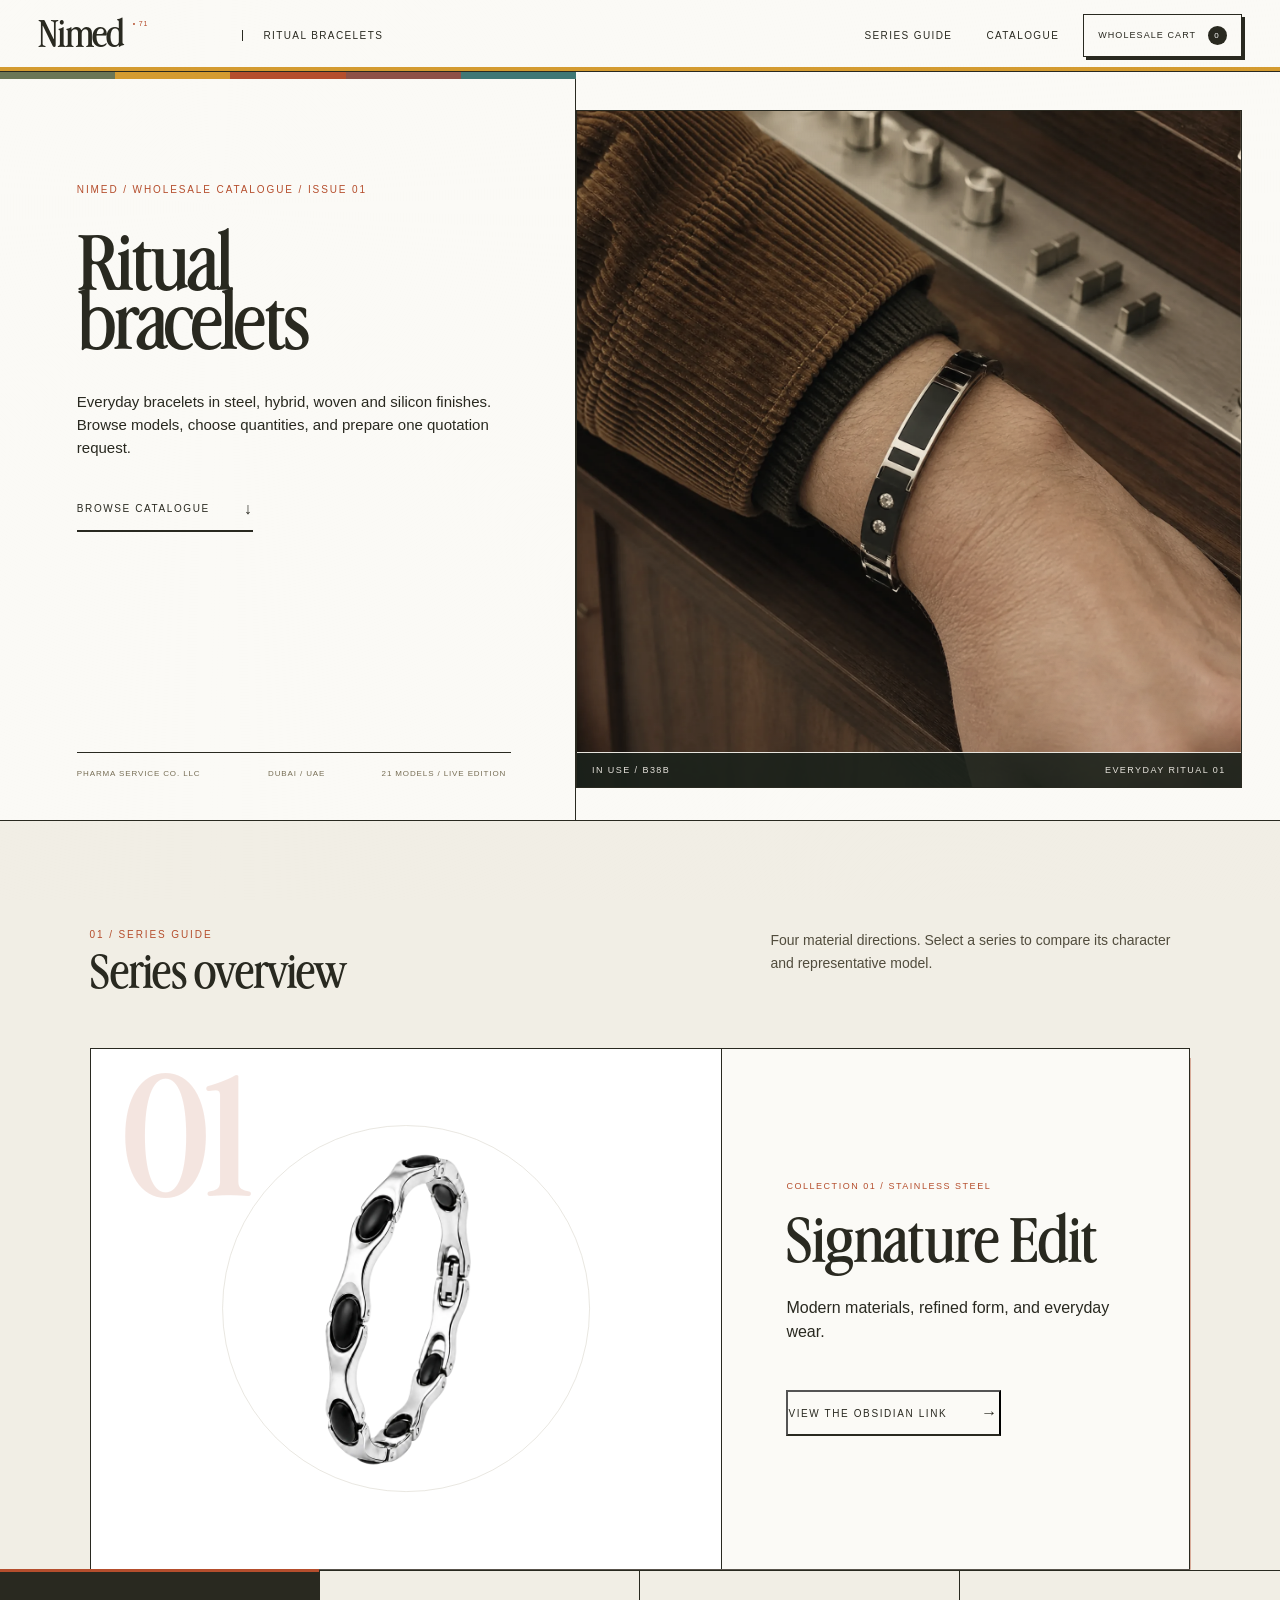
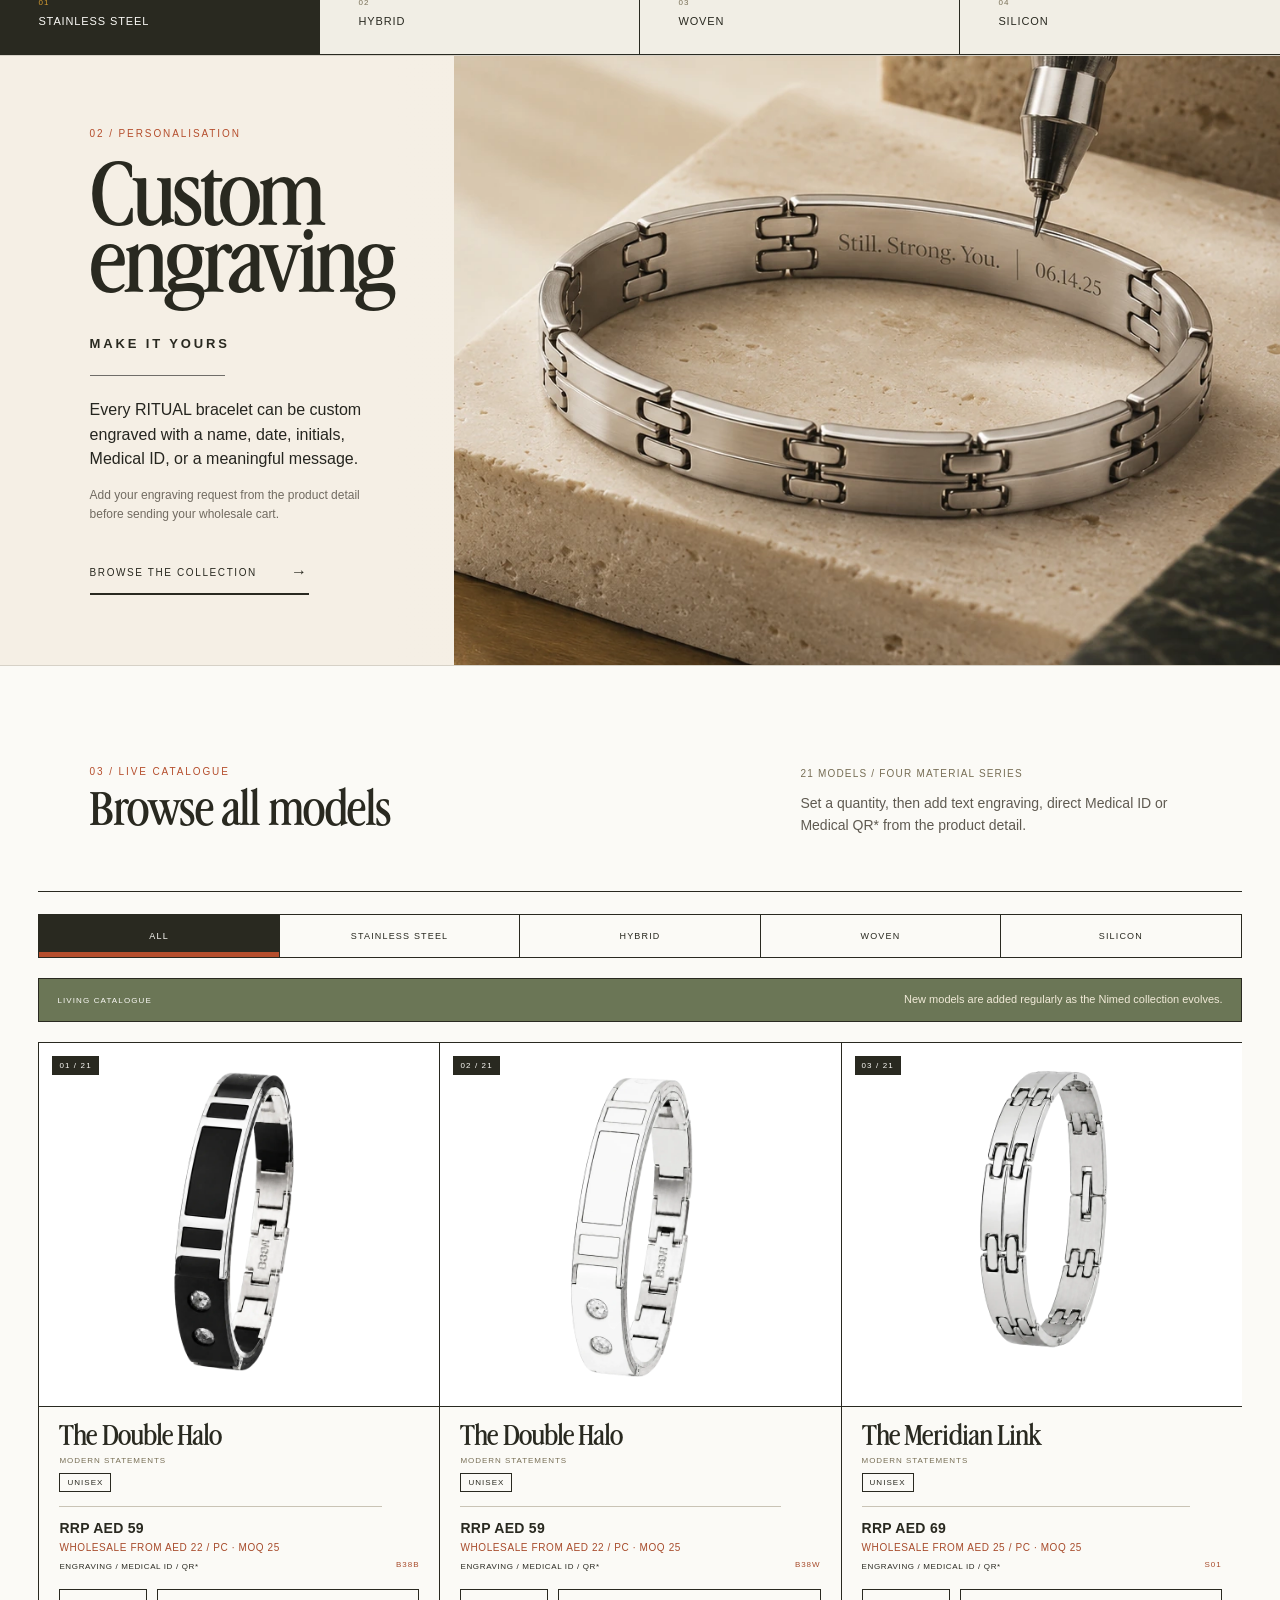
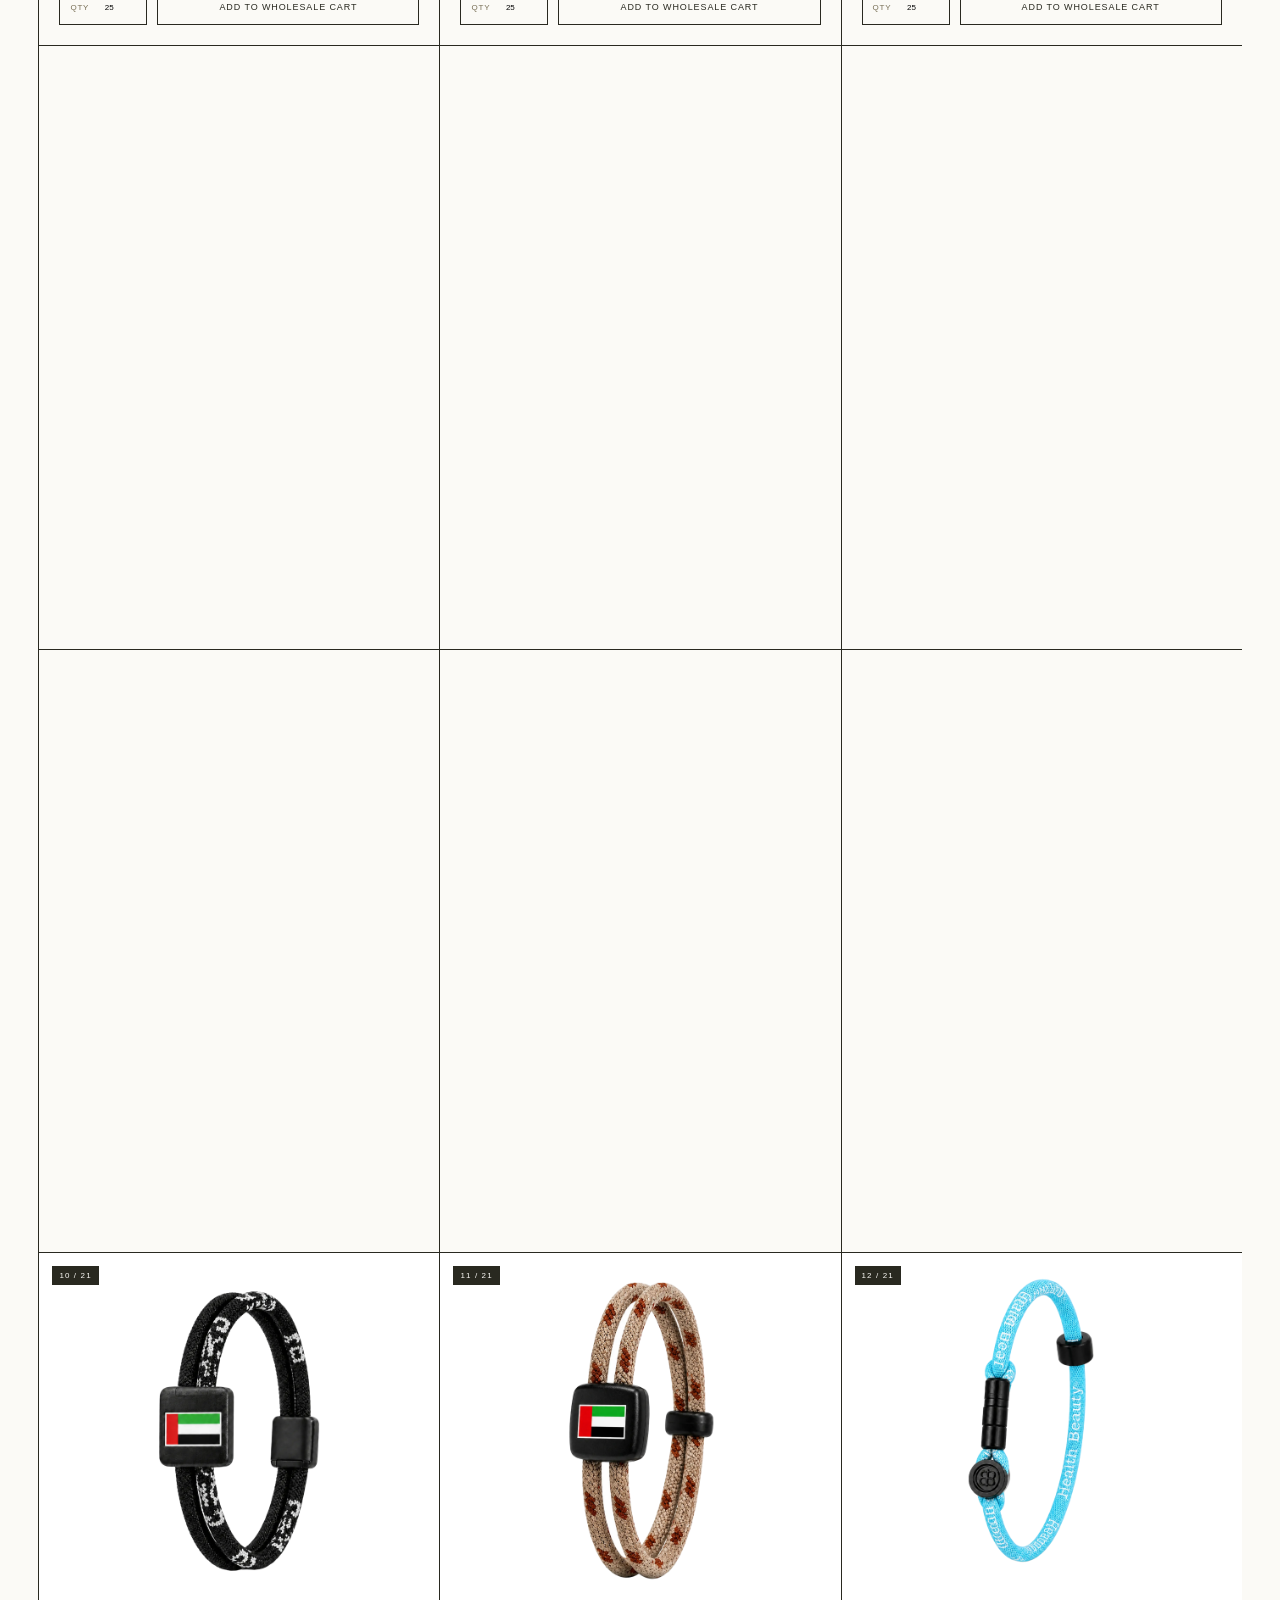
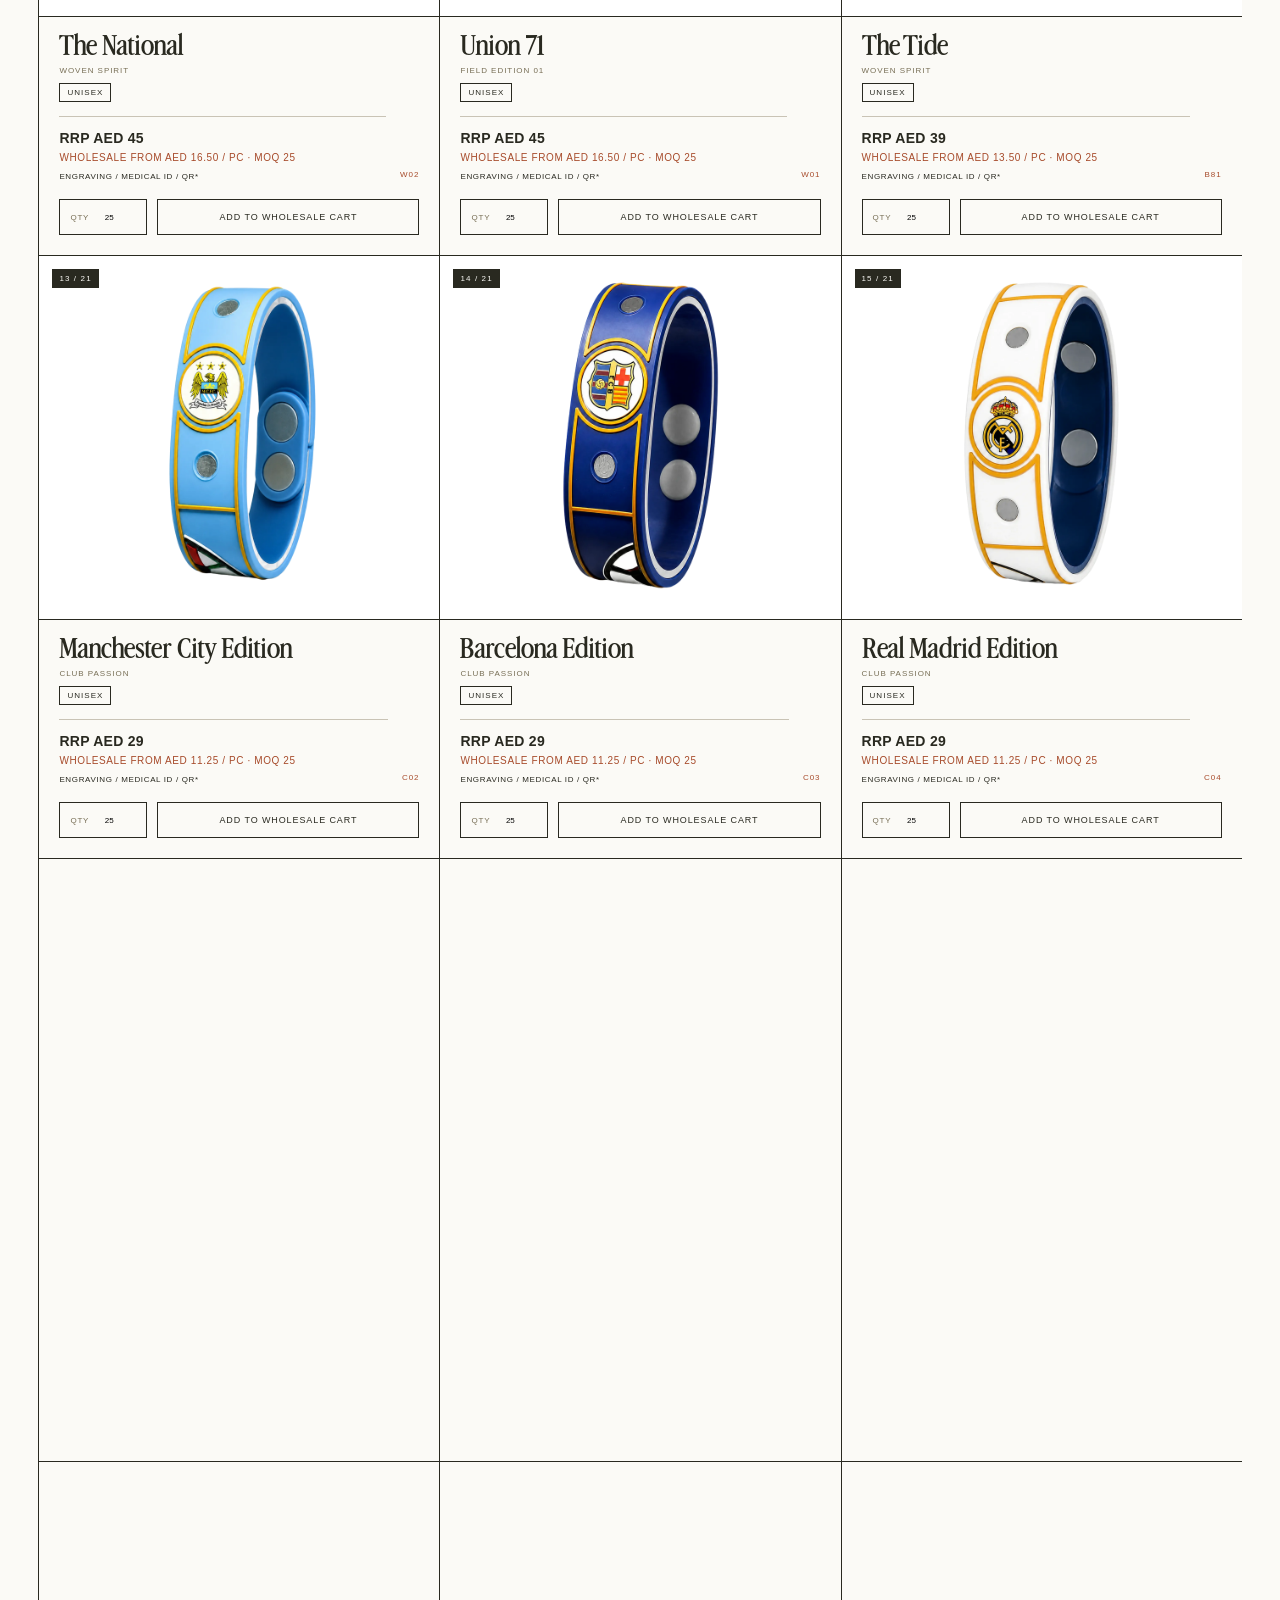
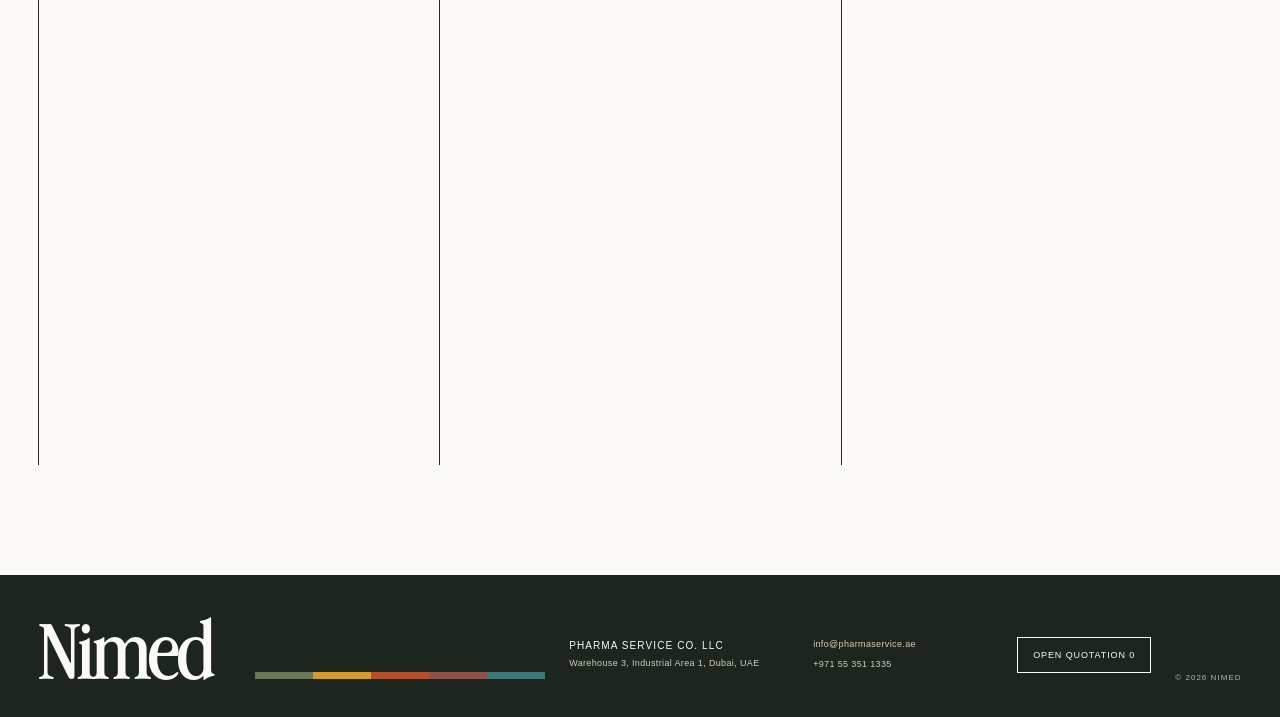
==== index.html @ e2c73a78 "Add files via upload" ====
<!doctype html>
<html lang="en">
<head>
  <meta charset="utf-8">
  <meta name="viewport" content="width=device-width, initial-scale=1">
  <meta name="theme-color" content="#fbfaf6">
  <meta name="quote-recipient" content="info@pharmaservice.ae">
  <meta name="description" content="Nimed Ritual Bracelets Archive Edition — a live wholesale catalogue of stainless steel, hybrid, woven and silicon models.">
  <title>Nimed Ritual Bracelets / Archive Edition</title>
  <link rel="icon" href="data:,">
  <link rel="stylesheet" href="styles.css">
  <script src="script.js" defer></script>
  <script src="new-products.js" defer></script>
</head>
<body>
  <a class="skip-link" href="#main">Skip to content</a>

  <header class="site-header" data-header>
    <a class="wordmark" href="#top" aria-label="Nimed Ritual home">Nimed</a>
    <span class="header-line">Ritual bracelets</span>

    <nav class="desktop-nav" aria-label="Main navigation">
      <a href="#series">Series guide</a>
      <a href="#collection">Catalogue</a>
    </nav>

    <button class="header-quote" type="button" data-quote-open>Wholesale Cart <span data-quote-count>0</span></button>
    <button class="menu-toggle" type="button" data-menu-toggle aria-controls="mobile-menu" aria-expanded="false">
      <span></span><span></span><span class="sr-only">Open menu</span>
    </button>
  </header>

  <div class="mobile-menu" id="mobile-menu" data-mobile-menu aria-hidden="true">
    <nav aria-label="Mobile navigation">
      <a href="#series"><span>01</span> Series guide</a>
      <a href="#collection"><span>02</span> Catalogue</a>
      <button type="button" data-quote-open><span>03</span> Wholesale Cart <strong data-quote-count>0</strong></button>
    </nav>
    <p>Ritual bracelet line<br>Designed for connection</p>
  </div>

  <main id="main">
    <section class="hero" id="top" aria-labelledby="hero-title">
      <div class="spectrum-rule hero-spectrum" aria-hidden="true"></div>
      <div class="hero-copy">
        <p class="kicker">Nimed / Wholesale catalogue / Issue 01</p>
        <h1 id="hero-title"><span>Ritual</span> bracelets</h1>
        <p class="hero-statement">Everyday bracelets in steel, hybrid, woven and silicon finishes. Browse models, choose quantities, and prepare one quotation request.</p>
        <a class="arrow-link" href="#collection">Browse catalogue <span>&darr;</span></a>
        <div class="hero-folio" aria-label="Catalogue information">
          <span>Pharma Service Co. LLC</span>
          <span>Dubai / UAE</span>
          <span>21 models / Live edition</span>
        </div>
      </div>

      <figure class="hero-image image-reveal">
        <img src="assets/catalogue-lifestyle-70s/double-halo-black.webp" alt="Nimed Double Halo bracelet worn in an archival-inspired everyday setting">
        <figcaption><span>In use / B38B</span><span>Everyday ritual 01</span></figcaption>
      </figure>

    </section>

    <section class="series" id="series" aria-labelledby="series-title" data-series-shell>
      <div class="series-heading reveal">
        <div>
          <p class="section-index">01 / Series guide</p>
          <h2 id="series-title">Series overview</h2>
        </div>
        <p class="section-intro">Four material directions. Select a series to compare its character and representative model.</p>
      </div>

      <div class="series-stage motion-panel">
        <div class="series-art" aria-live="polite">
          <span class="series-number" data-series-number>01</span>
          <img data-series-image src="assets/catalogue-transparent/obsidian-link.webp" alt="The Obsidian Link stainless-steel bracelet">
        </div>

        <div class="series-copy">
          <p data-series-label>Collection 01 / Stainless steel</p>
          <h3 data-series-name>Signature Edit</h3>
          <p data-series-description>Modern materials, refined form, and everyday wear.</p>
          <button class="arrow-link arrow-link-button" type="button" data-series-product>View The Obsidian Link <span>&rarr;</span></button>
        </div>
      </div>

      <div class="series-tabs" role="tablist" aria-label="Bracelet series">
        <button type="button" role="tab" data-series="steel" aria-selected="true"><span>01</span> Stainless steel</button>
        <button type="button" role="tab" data-series="hybrid" aria-selected="false"><span>02</span> Hybrid</button>
        <button type="button" role="tab" data-series="woven" aria-selected="false"><span>03</span> Woven</button>
        <button type="button" role="tab" data-series="silicon" aria-selected="false"><span>04</span> Silicon</button>
      </div>
    </section>

    <section class="engraving-banner reveal" id="engraving" aria-labelledby="engraving-title">
      <div class="engraving-banner-copy">
        <p class="section-index">02 / Personalisation</p>
        <h2 id="engraving-title">Custom<br>engraving</h2>
        <p class="engraving-kicker">Make it yours</p>
        <span class="engraving-rule" aria-hidden="true"></span>
        <p class="engraving-body">Every RITUAL bracelet can be custom engraved with a name, date, initials, Medical ID, or a meaningful message.</p>
        <p class="engraving-note">Add your engraving request from the product detail before sending your wholesale cart.</p>
        <a class="arrow-link" href="#collection">Browse the collection <span>&rarr;</span></a>
      </div>
      <div class="engraving-banner-visual" role="img" aria-label="Stainless steel bracelet shown with custom engraving in progress"></div>
    </section>

    <section class="collection" id="collection" aria-labelledby="collection-title">
      <div class="collection-heading reveal">
        <div>
          <p class="section-index">03 / Live catalogue</p>
          <h2 id="collection-title">Browse all models</h2>
        </div>
        <div class="collection-guide">
          <p class="collection-summary"><span data-product-count>21</span> models / four material series</p>
          <p>Set a quantity, then add text engraving, direct Medical ID or Medical QR* from the product detail.</p>
        </div>
      </div>

      <div class="filters" role="group" aria-label="Filter collection">
        <button type="button" class="is-active" data-filter="all">All</button>
        <button type="button" data-filter="steel">Stainless steel</button>
        <button type="button" data-filter="hybrid">Hybrid</button>
        <button type="button" data-filter="woven">Woven</button>
        <button type="button" data-filter="silicon">Silicon</button>
      </div>

      <div class="catalogue-update" role="note">
        <span>Living catalogue</span>
        <p>New models are added regularly as the Nimed collection evolves.</p>
      </div>

      <div class="product-grid" data-product-grid aria-live="polite"></div>
    </section>

  </main>

  <footer>
    <a class="footer-wordmark" href="#top">Nimed</a>
    <div class="footer-rule spectrum-rule"></div>
    <div class="footer-company">
      <strong>Pharma Service Co. LLC</strong>
      <span>Warehouse 3, Industrial Area 1, Dubai, UAE</span>
    </div>
    <div class="footer-contact">
      <a href="mailto:info@pharmaservice.ae">info@pharmaservice.ae</a>
      <a href="tel:+971553511335">+971 55 351 1335</a>
    </div>
    <button type="button" data-quote-open>Open quotation <span data-quote-count>0</span></button>
    <p>&copy; 2026 Nimed</p>
  </footer>

  <dialog class="product-dialog" data-dialog>
    <button class="dialog-close" type="button" data-dialog-close aria-label="Close product details">Close</button>
    <div class="dialog-gallery">
      <div class="dialog-visual">
        <img data-dialog-image src="" alt="">
        <button class="gallery-arrow gallery-arrow-prev" type="button" data-gallery-prev aria-label="Previous product image"><span aria-hidden="true">&#8592;</span></button>
        <button class="gallery-arrow gallery-arrow-next" type="button" data-gallery-next aria-label="Next product image"><span aria-hidden="true">&#8594;</span></button>
        <span class="gallery-position" data-gallery-position aria-live="polite">1 / 3</span>
      </div>
    </div>
    <div class="dialog-copy">
      <p class="product-code" data-dialog-code></p>
      <h2 data-dialog-name></h2>
      <p data-dialog-description></p>
      <div class="dialog-product-meta">
        <span data-dialog-series></span>
        <span class="product-unisex-label" data-dialog-unisex hidden>UNISEX</span>
      </div>
      <div class="dialog-pricing">
        <p><span>Retail / RRP</span><strong data-dialog-retail></strong></p>
        <p><span>Wholesale tiers</span><span data-dialog-wholesale></span></p>
      </div>
      <fieldset class="personalisation-panel">
        <legend>Personalisation</legend>
        <label class="option-check">
          <input type="checkbox" data-dialog-engraving>
          <span>Standard text engraving</span>
        </label>
        <label class="engraving-copy" data-engraving-copy>
          Engraving copy
          <input type="text" maxlength="80" placeholder="Name, initials or short message" data-dialog-engraving-text disabled>
        </label>
        <label class="option-check">
          <input type="checkbox" data-dialog-medical-id>
          <span>Direct Medical ID engraving</span>
        </label>
        <p class="option-note">Medical symbol plus concise emergency text. Exact private copy is supplied after quotation and shown on an approval proof.</p>
        <label class="option-check">
          <input type="checkbox" data-dialog-medical-qr>
          <span>Medical QR engraving*</span>
        </label>
        <p class="option-note">*A scannable QR with a medical asterisk marker, linked to a customer-managed emergency profile. URL, placement and scan proof are confirmed after quotation.</p>
        <p class="personalisation-privacy">Do not enter medical records here. Direct Medical ID and QR* artwork are handled separately after the quotation is accepted.</p>
      </fieldset>
      <div class="dialog-quote-controls">
        <label for="dialog-quantity">Quantity</label>
        <input id="dialog-quantity" data-dialog-quantity type="number" min="25" max="9999" step="1" value="25" inputmode="numeric">
        <button type="button" data-dialog-add>Add to wholesale cart</button>
        <p data-dialog-add-status aria-live="polite"></p>
      </div>
    </div>
  </dialog>

  <dialog class="quote-dialog" data-quote-dialog aria-labelledby="quote-title">
    <div class="quote-dialog-header">
      <div>
        <p class="section-index">Wholesale request</p>
        <h2 id="quote-title">Wholesale Cart</h2>
        <p>Review quantities and tier pricing, then request a final quotation from Pharma Service Co. LLC.</p>
      </div>
      <button class="dialog-close" type="button" data-quote-close aria-label="Close quotation">Close</button>
    </div>

    <address class="quote-recipient-card">
      <span>Final quotation recipient</span>
      <strong>Pharma Service Co. LLC</strong>
      <a href="mailto:info@pharmaservice.ae">info@pharmaservice.ae</a>
      <a href="tel:+971553511335">+971 55 351 1335</a>
      <p>Warehouse 3, Industrial Area 1, Dubai, UAE</p>
    </address>

    <div class="quote-empty" data-quote-empty>
      <p>No models have been added yet.</p>
      <button type="button" data-quote-browse>Browse catalogue</button>
    </div>

    <div data-quote-content hidden>
      <div class="quote-list-heading" aria-hidden="true"><span>Model</span><span>Quantity</span></div>
      <div class="quote-items" data-quote-items></div>
      <div class="quote-totals">
        <span><strong data-quote-models>0</strong> models</span>
        <span><strong data-quote-units>0</strong> total units</span>
      </div>

      <form class="quote-details" data-quote-form>
        <h3>Buyer details</h3>
        <label>Company<input type="text" name="company" autocomplete="organization" required></label>
        <label>Contact name<input type="text" name="contact" autocomplete="name" required></label>
        <label>Email<input type="email" name="email" autocomplete="email" required></label>
        <label>Phone<input type="tel" name="phone" autocomplete="tel"></label>
        <label class="quote-notes">Notes<textarea name="notes" rows="3" placeholder="Delivery country, preferred timing, or other requirements"></textarea></label>
        <p class="medical-qr-note">Direct Medical ID and Medical QR* artwork are confirmed on a proof before production. Do not include private medical information in this form; copy and link details are handled separately after quotation.</p>
      </form>

      <p class="quote-status" data-quote-status aria-live="polite"></p>
      <div class="quote-actions">
        <button type="button" data-quote-print>Print wholesale cart</button>
        <button type="button" class="primary-action" data-quote-send>Request final quote</button>
      </div>
    </div>
  </dialog>
</body>
</html>
---- styles.css ----
@font-face {
  font-family: "Advercase";
  src: url("assets/fonts/Advercase-Regular.woff2") format("woff2");
  font-weight: 400;
  font-style: normal;
  font-display: swap;
}

@font-face {
  font-family: "Advercase";
  src: url("assets/fonts/Advercase-Bold.woff2") format("woff2");
  font-weight: 700;
  font-style: normal;
  font-display: swap;
}

:root {
  --ink: #1e1e1e;
  --dark: #121212;
  --paper: #ffffff;
  --white: #ffffff;
  --copper: #ad591a;
  --rust: #b24f1a;
  --sand: #967a54;
  --line: #ebe6d9;
  --blue: #54bfdb;
  --heading: "Advercase", serif;
  --body: "Helvetica Now Text", "Helvetica Now Display", "Helvetica Neue", Helvetica, Arial, sans-serif;
  --ease: cubic-bezier(.2, .8, .2, 1);
}

* { box-sizing: border-box; }
html { scroll-behavior: smooth; }
body {
  margin: 0;
  color: var(--ink);
  background: var(--white);
  font-family: var(--body);
  font-synthesis: none;
  -webkit-font-smoothing: antialiased;
}
body.menu-open, body.dialog-open, body.quote-open { overflow: hidden; }
img { display: block; max-width: 100%; }
a { color: inherit; text-decoration: none; }
button, input, textarea { font: inherit; }
button { color: inherit; }
[hidden] { display: none !important; }
::selection { color: var(--white); background: var(--copper); }

.sr-only {
  position: absolute;
  width: 1px;
  height: 1px;
  padding: 0;
  margin: -1px;
  overflow: hidden;
  clip: rect(0, 0, 0, 0);
  white-space: nowrap;
  border: 0;
}

.skip-link {
  position: fixed;
  z-index: 500;
  top: 8px;
  left: 8px;
  padding: 10px 14px;
  color: var(--white);
  background: var(--ink);
  font-size: 12px;
  transform: translateY(-150%);
}
.skip-link:focus { transform: none; }

.site-header {
  position: fixed;
  z-index: 100;
  top: 0;
  left: 0;
  width: 100%;
  height: 76px;
  display: grid;
  grid-template-columns: 180px 1fr auto auto;
  align-items: center;
  gap: 24px;
  padding: 0 3vw;
  border-bottom: 1px solid rgba(30, 30, 30, .13);
  background: rgba(255, 255, 255, .98);
  transition: height .3s var(--ease), background .3s;
}
.site-header.is-scrolled { height: 60px; background: rgba(255, 255, 255, .94); backdrop-filter: blur(14px); }
.wordmark, .footer-wordmark { color: var(--copper); font: 700 31px/1 var(--heading); }
.header-line, .desktop-nav { font-size: 10px; letter-spacing: .14em; text-transform: uppercase; }
.header-line { padding-left: 20px; border-left: 1px solid var(--ink); }
.desktop-nav { display: flex; align-items: center; gap: 34px; }
.desktop-nav a { position: relative; padding: 28px 0; }
.desktop-nav a::after {
  position: absolute;
  right: 0;
  bottom: 20px;
  left: 0;
  height: 1px;
  content: "";
  background: var(--copper);
  transform: scaleX(0);
  transform-origin: right;
  transition: transform .3s var(--ease);
}
.desktop-nav a:hover::after { transform: scaleX(1); transform-origin: left; }
.header-quote {
  min-width: 128px;
  padding: 11px 14px;
  border: 1px solid var(--ink);
  background: var(--white);
  font-size: 9px;
  letter-spacing: .12em;
  text-transform: uppercase;
  cursor: pointer;
}
.header-quote span { display: inline-grid; min-width: 19px; height: 19px; margin-left: 8px; place-items: center; color: var(--white); border-radius: 50%; background: var(--ink); font-size: 8px; }
.menu-toggle { display: none; width: 38px; height: 38px; padding: 10px 7px; border: 0; background: transparent; cursor: pointer; }
.menu-toggle > span:not(.sr-only) { display: block; width: 100%; height: 1px; margin: 5px 0; background: var(--ink); transition: transform .3s; }
.menu-open .menu-toggle > span:first-child { transform: translateY(3px) rotate(45deg); }
.menu-open .menu-toggle > span:nth-child(2) { transform: translateY(-3px) rotate(-45deg); }

.mobile-menu {
  position: fixed;
  z-index: 90;
  inset: 0;
  visibility: hidden;
  display: flex;
  flex-direction: column;
  padding: 115px 24px 30px;
  color: var(--ink);
  background: var(--white);
  opacity: 0;
  transition: visibility .35s, opacity .35s;
}
.mobile-menu.is-open { visibility: visible; opacity: 1; }
.mobile-menu nav { display: grid; }
.mobile-menu nav a, .mobile-menu nav button { display: flex; gap: 18px; align-items: baseline; padding: 18px 0; border: 0; border-bottom: 1px solid var(--line); background: transparent; text-align: left; font: 400 38px/1.1 var(--heading); cursor: pointer; }
.mobile-menu nav span { color: var(--sand); font: 10px/1 var(--body); }
.mobile-menu nav strong { margin-left: auto; font: 400 11px/1 var(--body); }
.mobile-menu > p { margin-top: auto; color: var(--sand); font-size: 11px; line-height: 1.6; letter-spacing: .12em; text-transform: uppercase; }

.hero {
  position: relative;
  min-height: 720px;
  display: grid;
  grid-template-columns: 46% 54%;
  padding-top: 76px;
  overflow: hidden;
  background: var(--paper);
}
.hero-copy { position: relative; z-index: 3; align-self: stretch; display: flex; flex-direction: column; justify-content: center; padding: 115px 5vw 70px 7vw; }
.kicker, .section-index, .product-code {
  margin: 0;
  color: var(--sand);
  font-size: 10px;
  font-weight: 500;
  letter-spacing: .19em;
  text-transform: uppercase;
}
.hero h1 { max-width: 560px; margin: 34px 0 0; font: 400 clamp(46px, 4.5vw, 64px)/1.08 var(--heading); letter-spacing: 0; word-spacing: .02em; text-transform: none; }
.hero h1 span { color: var(--rust); }
.hero-statement { max-width: 470px; margin: 30px 0 28px; font-size: 16px; line-height: 1.6; }
.arrow-link {
  display: inline-flex;
  width: max-content;
  align-items: center;
  gap: 34px;
  margin-left: 0;
  padding: 12px 0;
  border-bottom: 1px solid var(--ink);
  font-size: 10px;
  font-weight: 500;
  letter-spacing: .16em;
  text-transform: uppercase;
}
.arrow-link span { font-size: 16px; transition: transform .3s var(--ease); }
.arrow-link:hover span { transform: translate(4px, 4px); }
.hero-count { display: flex; align-items: center; gap: 11px; margin-top: auto; color: var(--sand); font-size: 9px; letter-spacing: .13em; text-transform: uppercase; }
.hero-count span { margin-right: 17px; }
.hero-count strong { color: var(--ink); font-size: 10px; font-weight: 400; }
.hero-count i { width: 60px; height: 1px; background: var(--line); }
.hero-image { position: relative; height: 650px; min-height: 0; margin: 38px 0 32px; overflow: hidden; border-radius: 22px 0 0 22px; }
.hero-image img { width: 100%; height: 100%; object-fit: cover; object-position: center 42%; }
.hero-image figcaption {
  position: absolute;
  right: 22px;
  bottom: 20px;
  padding: 9px 12px;
  color: var(--white);
  background: rgba(30,30,30,.78);
  font-size: 9px;
  letter-spacing: .16em;
  text-transform: uppercase;
}
.hero-product { position: absolute; z-index: 4; right: 47%; bottom: 0; width: 210px; padding: 18px 18px 13px; background: var(--white); border: 1px solid var(--line); }
.hero-product img { width: 100%; height: 180px; object-fit: contain; transition: transform .5s var(--ease); }
.hero-product:hover img { transform: translateY(-6px); }
.hero-product p { display: flex; justify-content: space-between; margin: 10px 0 0; font: 400 19px/1 var(--heading); }
.hero-product p span { color: var(--copper); font: 9px/1 var(--body); letter-spacing: .14em; }

.connection-line { overflow: hidden; color: var(--copper); border-top: 1px solid var(--line); border-bottom: 1px solid var(--line); background: var(--white); white-space: nowrap; }
.connection-line div { width: max-content; padding: 14px 0 13px; font-size: 10px; letter-spacing: .24em; text-transform: uppercase; animation: connection-scroll 28s linear infinite; }
@keyframes connection-scroll { to { transform: translateX(-50%); } }

.everyday { position: relative; min-height: 1120px; padding: 135px 7vw; overflow: hidden; background: var(--white); }
.everyday-heading { position: relative; z-index: 2; }
.everyday h2, .series h2, .collection h2 { margin: 20px 0 0; font: 400 clamp(36px, 3.5vw, 50px)/1.1 var(--heading); letter-spacing: 0; word-spacing: .02em; }
.everyday h2 span, .series h2 span, .collection h2 span { color: var(--rust); }
.everyday-lifestyle { position: absolute; top: 360px; left: 7vw; width: 35vw; height: 720px; margin: 0; overflow: hidden; border-radius: 0 30px 30px 0; }
.everyday-lifestyle img { width: 100%; height: 100%; object-fit: cover; }
.everyday-product { position: absolute; top: 280px; right: 7vw; width: 46vw; min-height: 520px; display: grid; grid-template-rows: 1fr auto; padding: 50px; border: 1px solid var(--line); background: var(--white); }
.everyday-product > img { width: 100%; height: 310px; object-fit: contain; }
.everyday-product > div { max-width: 520px; padding-top: 30px; border-top: 1px solid var(--line); }
.everyday-product h3 { margin: 13px 0 20px; font: 400 46px/1.08 var(--heading); letter-spacing: 0; word-spacing: .04em; }
.everyday-product > div > p:last-child { margin: 0; font-size: 14px; line-height: 1.65; }
.everyday-caption { position: absolute; right: 7vw; bottom: 120px; width: 46vw; margin: 0; padding-top: 20px; border-top: 1px solid var(--ink); color: var(--copper); font: 400 34px/1.15 var(--heading); }

.series {
  --series-accent: #b24f1a;
  --series-bg: #f0eee8;
  padding: 105px 7vw 0;
  overflow: hidden;
  background: var(--white);
  transition: background .55s var(--ease);
}
.series-heading { display: grid; grid-template-columns: 1fr minmax(260px, 420px); gap: 8vw; align-items: end; }
.series-heading h2 { margin-top: 0; }
.section-intro { max-width: 410px; margin: 0; color: #5f5a51; font-size: 14px; line-height: 1.65; }
.series-stage { min-height: 520px; display: grid; grid-template-columns: 1.15fr .85fr; align-items: stretch; margin-top: 55px; border: 1px solid var(--line); background: var(--white); }
.series-art { position: relative; min-height: 520px; overflow: hidden; border-right: 1px solid rgba(30,30,30,.16); }
.series-art::before { position: absolute; content: ""; width: 58%; aspect-ratio: 1; top: 50%; left: 50%; border: 1px solid var(--series-accent); border-radius: 50%; opacity: .4; transform: translate(-50%,-50%); transition: border-color .45s; }
.series-art img { position: absolute; z-index: 2; top: 50%; left: 50%; width: 72%; height: 72%; object-fit: contain; transform: translate(-50%,-50%); transition: opacity .25s, transform .6s var(--ease); }
.series-art img.is-changing { opacity: 0; transform: translate(-50%,-45%) scale(.92); }
.series-number { position: absolute; z-index: 1; top: 24px; left: 30px; color: var(--series-accent); font: 400 clamp(72px, 9vw, 124px)/1 var(--heading); opacity: .13; transition: color .45s; }
.series-copy { display: flex; flex-direction: column; justify-content: center; padding: clamp(38px, 5vw, 70px); }
.series-copy > p:first-child { margin: 0 0 28px; color: var(--series-accent); font-size: 9px; letter-spacing: .17em; text-transform: uppercase; }
.series-copy h3 { margin: 0; font: 400 clamp(32px, 3.1vw, 42px)/1.1 var(--heading); letter-spacing: 0; word-spacing: .02em; }
.series-copy > p:nth-child(3) { margin: 28px 0 45px; font-size: 16px; line-height: 1.55; }
.arrow-link-button { margin-left: 0; border-width: 0 0 1px; background: transparent; cursor: pointer; }
.series-tabs { display: grid; grid-template-columns: repeat(4, 1fr); margin: 0 -7vw; border-top: 1px solid rgba(30,30,30,.2); }
.series-tabs button { position: relative; padding: 27px 3vw; border: 0; border-right: 1px solid rgba(30,30,30,.2); background: transparent; text-align: left; font-size: 11px; cursor: pointer; }
.series-tabs button:last-child { border-right: 0; }
.series-tabs button span { display: block; margin-bottom: 8px; color: var(--sand); font-size: 8px; letter-spacing: .15em; }
.series-tabs button::before { position: absolute; top: -2px; right: 0; left: 0; height: 3px; content: ""; background: var(--series-accent); transform: scaleX(0); transition: transform .35s var(--ease), background .45s; }
.series-tabs button[aria-selected="true"]::before { transform: scaleX(1); }
.series-tabs button[aria-selected="true"] { font-weight: 600; }

.collection { padding: 110px 3vw; background: var(--white); }
.collection-heading { display: flex; justify-content: space-between; gap: 8vw; align-items: end; padding: 0 4vw 55px; }
.collection-summary { margin: 0 0 8px; color: var(--sand); font-size: 10px; line-height: 1.65; letter-spacing: .12em; text-transform: uppercase; }
.collection-guide { max-width: 390px; }
.collection-guide > p:last-child { margin: 10px 0 0; color: #5f5a51; font-size: 14px; line-height: 1.55; }
.filters { position: sticky; z-index: 20; top: 60px; display: flex; width: 100%; margin-bottom: 20px; border: 1px solid var(--line); background: rgba(255,255,255,.96); backdrop-filter: blur(12px); }
.filters button { flex: 1; padding: 16px 14px; border: 0; border-right: 1px solid var(--line); background: transparent; font-size: 9px; letter-spacing: .13em; text-transform: uppercase; cursor: pointer; transition: color .25s, background .25s; }
.filters button:last-child { border-right: 0; }
.filters button.is-active { color: var(--white); background: var(--ink); }
.catalogue-update { display: flex; justify-content: space-between; gap: 24px; align-items: center; margin: -1px 0 20px; padding: 13px 18px; color: var(--ink); border: 1px solid var(--line); background: #faf9f6; }
.catalogue-update span { color: var(--copper); font-size: 8px; letter-spacing: .14em; text-transform: uppercase; }
.catalogue-update p { margin: 0; color: #5f5a51; font-size: 11px; line-height: 1.45; }
.product-grid { display: grid; grid-template-columns: repeat(3, 1fr); border-top: 1px solid var(--line); border-left: 1px solid var(--line); }
.product-card { min-width: 0; border-right: 1px solid var(--line); border-bottom: 1px solid var(--line); background: var(--white); }
.product-card-button { display: block; width: 100%; padding: 0; border: 0; background: none; text-align: left; cursor: pointer; }
.product-card-visual { position: relative; aspect-ratio: 1.1 / 1; overflow: hidden; background: var(--white); transition: background .35s; }
.product-card-visual img { width: 100%; height: 100%; padding: 3%; object-fit: contain; transition: transform .5s var(--ease); }
.product-card-button:hover .product-card-visual { background: var(--white); }
.product-card-button:hover .product-card-visual img { transform: translateY(-8px); }
.product-card-number { position: absolute; top: 17px; left: 17px; color: var(--sand); font-size: 8px; letter-spacing: .14em; }
.product-card-info { display: grid; grid-template-columns: 1fr auto; gap: 14px; align-items: end; min-height: 112px; padding: 21px; }
.product-card-info h3 { margin: 0 0 8px; font: 400 25px/1.12 var(--heading); letter-spacing: 0; word-spacing: .02em; }
.product-card-info p, .product-card-info > span { margin: 0; color: var(--sand); font-size: 8px; letter-spacing: .12em; text-transform: uppercase; }
.product-unisex-label { display: inline-flex; width: fit-content; margin-top: 8px; padding: 5px 7px 4px; color: var(--ink); border: 1px solid var(--ink); font-size: 8px; line-height: 1; letter-spacing: .13em; text-transform: uppercase; }
.product-card-info .product-personalisation { margin-top: 7px; color: var(--ink); letter-spacing: .08em; }
.product-card-info > span { padding-bottom: 2px; color: var(--copper); }
.product-card-actions { display: grid; grid-template-columns: 88px 1fr; gap: 10px; padding: 0 21px 21px; }
.quantity-field { display: grid; grid-template-columns: auto 1fr; align-items: center; gap: 8px; padding: 0 10px; border: 1px solid var(--line); color: var(--sand); font-size: 8px; letter-spacing: .1em; text-transform: uppercase; }
.quantity-field input { width: 100%; min-width: 0; padding: 11px 0; border: 0; outline: 0; background: transparent; text-align: center; }
.add-quote-button, .dialog-quote-controls button, .quote-actions button, .quote-empty button, footer button { padding: 12px 15px; border: 1px solid var(--ink); background: var(--white); font-size: 9px; letter-spacing: .1em; text-transform: uppercase; cursor: pointer; }
.add-quote-button:hover, .dialog-quote-controls button:hover, .quote-empty button:hover { color: var(--white); background: var(--ink); }

footer { display: grid; grid-template-columns: .8fr 1.2fr minmax(220px, auto) minmax(180px, auto) auto auto; gap: 24px; align-items: end; padding: 48px 3vw 30px; color: var(--ink); border-top: 1px solid var(--line); background: var(--white); }
.footer-wordmark { font-size: clamp(48px, 5vw, 72px); font-weight: 400; }
.footer-rule { height: 1px; margin-bottom: 9px; background: var(--line); }
footer p { margin: 0 0 5px; color: #b9b4aa; font-size: 8px; letter-spacing: .13em; text-transform: uppercase; }
footer button { align-self: center; }
.footer-company, .footer-contact { display: grid; gap: 6px; align-self: center; font-style: normal; }
.footer-company strong { font-size: 10px; font-weight: 400; letter-spacing: .11em; text-transform: uppercase; }
.footer-company span, .footer-contact a { color: #777269; font-size: 9px; line-height: 1.45; letter-spacing: .04em; }
.footer-contact a { width: fit-content; border-bottom: 1px solid transparent; }
.footer-contact a:hover { border-bottom-color: currentColor; }

.product-dialog { width: min(1060px, calc(100vw - 36px)); max-height: min(820px, calc(100vh - 36px)); padding: 0; overflow: hidden; border: 0; background: var(--white); }
.product-dialog[open] { display: grid; grid-template-columns: 1.12fr .88fr; animation: dialog-in .3s var(--ease); }
.product-dialog::backdrop { background: rgba(30,30,30,.72); }
@keyframes dialog-in { from { opacity: 0; transform: translateY(14px); } }
.dialog-close { position: absolute; z-index: 4; top: 18px; right: 20px; padding: 8px 0; border: 0; border-bottom: 1px solid var(--ink); background: transparent; font-size: 9px; letter-spacing: .15em; text-transform: uppercase; cursor: pointer; }
.dialog-gallery { min-width: 0; border-right: 1px solid var(--line); }
.dialog-visual { position: relative; min-height: 610px; height: 100%; overflow: hidden; background: var(--white); }
.dialog-visual img { width: 100%; height: 100%; padding: 3%; object-fit: contain; transition: opacity .18s var(--ease), transform .3s var(--ease); }
.dialog-visual img.is-changing { opacity: .25; transform: scale(.985); }
.product-dialog[data-active-view^="lifestyle"] .dialog-visual img { padding: 0; object-fit: cover; }
.gallery-arrow { position: absolute; z-index: 2; top: 50%; display: grid; width: 44px; height: 44px; padding: 0; place-items: center; color: var(--ink); border: 1px solid rgba(30,30,30,.18); border-radius: 50%; background: rgba(255,255,255,.9); box-shadow: 0 5px 22px rgba(30,30,30,.08); cursor: pointer; transform: translateY(-50%); transition: color .22s, background .22s, transform .22s; }
.gallery-arrow:hover { color: var(--white); background: var(--ink); transform: translateY(-50%) scale(1.04); }
.gallery-arrow span { font-size: 18px; line-height: 1; }
.gallery-arrow-prev { left: 18px; }
.gallery-arrow-next { right: 18px; }
.gallery-position { position: absolute; z-index: 2; right: 18px; bottom: 17px; min-width: 52px; padding: 8px 10px; color: var(--white); border-radius: 20px; background: rgba(30,30,30,.78); text-align: center; font-size: 8px; letter-spacing: .12em; }
.dialog-copy { max-height: min(820px, calc(100vh - 36px)); align-self: stretch; overflow-y: auto; padding: 52px; }
.dialog-copy h2 { margin: 18px 0 24px; font: 400 clamp(34px, 3.4vw, 46px)/1.1 var(--heading); letter-spacing: 0; word-spacing: .02em; }
.dialog-copy > p:not(.product-code) { margin: 0 0 25px; font-size: 14px; line-height: 1.7; }
.dialog-product-meta { display: flex; gap: 10px; align-items: center; padding-top: 14px; border-top: 1px solid var(--ink); }
.dialog-product-meta > span:first-child { color: var(--sand); font-size: 9px; letter-spacing: .14em; text-transform: uppercase; }
.dialog-product-meta .product-unisex-label { margin-top: 0; }
.product-unisex-label[hidden] { display: none; }
.personalisation-panel { display: grid; gap: 12px; margin: 28px 0 0; padding: 20px 0 0; border: 0; border-top: 1px solid var(--line); }
.personalisation-panel legend { float: left; width: 100%; margin-bottom: 15px; padding: 0; color: var(--sand); font-size: 9px; letter-spacing: .12em; text-transform: uppercase; }
.option-check { display: flex; gap: 10px; align-items: center; font-size: 13px; cursor: pointer; }
.option-check input { width: 16px; height: 16px; margin: 0; accent-color: var(--ink); }
.engraving-copy { display: grid; gap: 7px; color: var(--sand); font-size: 8px; letter-spacing: .11em; text-transform: uppercase; }
.engraving-copy input { width: 100%; padding: 11px 12px; color: var(--ink); border: 1px solid var(--line); background: var(--white); text-transform: none; letter-spacing: 0; }
.engraving-copy input:disabled { color: #aaa; background: #f7f7f7; }
.personalisation-panel > p { margin: 2px 0 0; color: #6c685f; font-size: 10px; line-height: 1.5; }
.personalisation-panel .option-note { margin: -5px 0 2px 26px; }
.personalisation-panel .personalisation-privacy { margin-top: 6px; padding-top: 11px; border-top: 1px solid var(--line); }
.dialog-quote-controls { display: grid; grid-template-columns: 90px 1fr; gap: 10px; margin-top: 22px; padding-top: 20px; border-top: 1px solid var(--line); }
.dialog-quote-controls label { grid-column: 1 / -1; color: var(--sand); font-size: 9px; letter-spacing: .12em; text-transform: uppercase; }
.dialog-quote-controls input { min-width: 0; padding: 12px; border: 1px solid var(--line); text-align: center; }
.dialog-quote-controls p { grid-column: 1 / -1; min-height: 17px; margin: 0; color: var(--copper); font-size: 11px; }

.quote-dialog { width: min(1060px, calc(100vw - 36px)); max-height: calc(100vh - 36px); padding: 0; overflow: auto; border: 0; background: var(--white); }
.quote-dialog[open] { display: block; animation: dialog-in .3s var(--ease); }
.quote-dialog::backdrop { background: rgba(30,30,30,.72); }
.quote-dialog-header { position: relative; display: grid; grid-template-columns: 1fr auto; gap: 35px; padding: 42px 48px 32px; border-bottom: 1px solid var(--line); }
.quote-dialog-header h2 { margin: 15px 0 10px; font: 400 clamp(34px, 3.5vw, 44px)/1.1 var(--heading); }
.quote-dialog-header > div > p:last-child { max-width: 560px; margin: 0; color: #5f5a51; font-size: 13px; line-height: 1.55; }
.quote-dialog-header .dialog-close { position: static; align-self: start; }
.quote-recipient-card { display: grid; grid-template-columns: 1fr 1.1fr 1.15fr .8fr 1.5fr; gap: 18px; align-items: center; padding: 18px 48px; color: var(--ink); border-bottom: 1px solid var(--line); background: #faf9f6; font-style: normal; }
.quote-recipient-card span { color: var(--sand); font-size: 8px; letter-spacing: .12em; text-transform: uppercase; }
.quote-recipient-card strong { font-size: 11px; font-weight: 400; letter-spacing: .06em; text-transform: uppercase; }
.quote-recipient-card a { width: fit-content; font-size: 11px; border-bottom: 1px solid var(--ink); }
.quote-recipient-card p { margin: 0; color: #5f5a51; font-size: 10px; line-height: 1.45; }
.quote-empty { padding: 80px 48px; text-align: center; }
.quote-empty p { margin: 0 0 24px; color: #5f5a51; }
.quote-list-heading { display: grid; grid-template-columns: 1fr 140px; padding: 15px 48px; color: var(--sand); border-bottom: 1px solid var(--line); font-size: 8px; letter-spacing: .13em; text-transform: uppercase; }
.quote-item { display: grid; grid-template-columns: 86px 1fr 110px 86px; gap: 18px; align-items: center; padding: 18px 48px; border-bottom: 1px solid var(--line); }
.quote-item img { width: 86px; height: 72px; padding: 6px; object-fit: contain; border: 1px solid var(--line); }
.quote-item h3 { margin: 0 0 5px; font: 400 22px/1.12 var(--heading); }
.quote-item p { margin: 0; color: var(--sand); font-size: 9px; letter-spacing: .1em; text-transform: uppercase; }
.quote-item .quote-item-options { margin-top: 9px; color: var(--ink); font-size: 10px; line-height: 1.55; letter-spacing: 0; text-transform: none; }
.quote-item input { width: 100%; padding: 10px; border: 1px solid var(--line); text-align: center; }
.quote-item button { padding: 8px 0; border: 0; border-bottom: 1px solid var(--ink); background: transparent; font-size: 8px; letter-spacing: .1em; text-transform: uppercase; cursor: pointer; }
.quote-item-actions { display: grid; gap: 5px; }
.quote-totals { display: flex; justify-content: flex-end; gap: 28px; padding: 20px 48px; border-bottom: 1px solid var(--line); font-size: 11px; }
.quote-totals strong { color: var(--copper); font-weight: 400; }
.quote-details { display: grid; grid-template-columns: 1fr 1fr; gap: 18px; padding: 36px 48px; border-bottom: 1px solid var(--line); }
.quote-details h3 { grid-column: 1 / -1; margin: 0 0 4px; font: 400 27px/1.1 var(--heading); }
.quote-details label { display: grid; gap: 8px; color: var(--sand); font-size: 9px; letter-spacing: .11em; text-transform: uppercase; }
.quote-details input, .quote-details textarea { width: 100%; padding: 12px; color: var(--ink); border: 1px solid var(--line); background: var(--white); outline-color: var(--copper); resize: vertical; }
.quote-notes { grid-column: 1 / -1; }
.medical-qr-note { grid-column: 1 / -1; margin: 0; color: #6c685f; font-size: 10px; line-height: 1.55; }
.quote-status { min-height: 20px; margin: 24px 48px 0; color: var(--copper); font-size: 12px; line-height: 1.5; }
.quote-actions { display: flex; justify-content: flex-end; gap: 12px; padding: 16px 48px 42px; }
.quote-actions .primary-action { color: var(--white); background: var(--ink); }

.motion-ready .reveal { opacity: 0; transform: translateY(34px); transition: opacity .7s var(--ease), transform .7s var(--ease); }
.motion-ready .reveal.is-visible { opacity: 1; transform: none; }
.motion-ready .image-reveal { opacity: 0; transform: translateY(24px); transition: opacity .75s var(--ease), transform .9s var(--ease); }
.motion-ready .image-reveal.is-visible { opacity: 1; transform: none; }
.motion-ready .image-reveal img { transform: scale(1.05); transition: transform 1.15s var(--ease); }
.motion-ready .image-reveal.is-visible img { transform: scale(1); }
.motion-ready.motion-settled .reveal,
.motion-ready.motion-settled .image-reveal { opacity: 1; transform: none; }

@media (max-width: 1050px) {
  .site-header { grid-template-columns: 160px 1fr auto; }
  .header-line { display: none; }
  .hero { grid-template-columns: 48% 52%; }
  .product-grid { grid-template-columns: repeat(2, 1fr); }
}

@media (max-width: 760px) {
  .site-header { height: 64px; grid-template-columns: 1fr auto auto; gap: 10px; padding: 0 18px; }
  .site-header.is-scrolled { height: 56px; }
  .wordmark { font-size: 27px; }
  .header-line, .desktop-nav { display: none; }
  .menu-toggle { display: block; }
  .hero { display: block; min-height: 0; padding-top: 64px; }
  .header-quote { min-width: 0; padding: 9px 10px; font-size: 8px; }
  .header-quote span { min-width: 17px; height: 17px; margin-left: 5px; }
  .hero-copy { min-height: 470px; padding: 80px 22px 48px; }
  .hero h1 { margin-top: 28px; font-size: clamp(42px, 12vw, 54px); }
  .hero-statement { width: 100%; margin: 25px 0; font-size: 15px; }
  .arrow-link { margin-left: 0; }
  .hero-count { margin-top: auto; }
  .hero-image { height: 500px; min-height: 0; margin: 0 0 0 22px; border-radius: 20px 0 0 20px; }
  .everyday h2, .series h2, .collection h2 { font-size: 36px; }
  .series { padding: 80px 18px 0; }
  .series-heading { display: block; }
  .section-intro { margin-top: 20px; }
  .series-stage { display: block; min-height: 0; margin-top: 38px; }
  .series-art { min-height: 360px; border-right: 0; border-bottom: 1px solid rgba(30,30,30,.16); }
  .series-art img { width: 88%; height: 78%; }
  .series-art::before { width: 78%; }
  .series-copy { padding: 38px 25px 48px; }
  .series-tabs { grid-template-columns: 1fr 1fr; margin-inline: -18px; }
  .series-tabs button { padding: 20px 18px; border-bottom: 1px solid rgba(30,30,30,.2); }
  .collection { padding: 80px 12px; }
  .collection-heading { display: block; padding: 0 10px 45px; }
  .collection-guide { margin-top: 25px; }
  .filters { top: 56px; overflow-x: auto; }
  .filters button { flex: 0 0 auto; padding-inline: 16px; white-space: nowrap; }
  .catalogue-update { display: block; padding: 13px 14px; }
  .catalogue-update p { margin-top: 5px; }
  .product-grid { grid-template-columns: 1fr; }
  .product-card-visual { aspect-ratio: 1.15 / 1; }
  footer { grid-template-columns: 1fr auto; padding: 55px 22px 28px; }
  .footer-wordmark { grid-column: 1 / -1; margin-bottom: 30px; }
  .footer-rule { display: none; }
  .footer-company, .footer-contact { align-self: start; }
  .footer-contact { text-align: right; }
  .footer-contact a { justify-self: end; }
  footer button { grid-column: 1 / -1; width: 100%; margin-top: 14px; }
  footer > p { grid-column: 1 / -1; }
  .product-dialog { width: calc(100vw - 16px); max-height: calc(100vh - 16px); overflow-y: auto; }
  .product-dialog[open] { display: block; }
  .dialog-gallery { border-right: 0; border-bottom: 1px solid var(--line); }
  .dialog-visual { min-height: 50vh; height: 50vh; }
  .gallery-arrow { width: 40px; height: 40px; }
  .gallery-arrow-prev { left: 12px; }
  .gallery-arrow-next { right: 12px; }
  .dialog-copy { padding: 35px 24px 45px; }
  .dialog-quote-controls { grid-template-columns: 84px 1fr; }
  .quote-dialog { width: calc(100vw - 16px); max-height: calc(100vh - 16px); }
  .quote-dialog-header { padding: 32px 22px 25px; }
  .quote-recipient-card { grid-template-columns: 1fr; gap: 7px; padding: 20px 22px; }
  .quote-dialog-header h2 { font-size: 34px; }
  .quote-list-heading { display: none; }
  .quote-item { grid-template-columns: 70px 1fr 76px; gap: 12px; padding: 16px 22px; }
  .quote-item img { width: 70px; height: 62px; }
  .quote-item-actions { grid-column: 2 / -1; grid-template-columns: auto auto; justify-self: end; gap: 14px; }
  .quote-totals { justify-content: space-between; padding: 18px 22px; }
  .quote-details { display: grid; grid-template-columns: 1fr; padding: 30px 22px; }
  .quote-details h3, .quote-notes, .medical-qr-note { grid-column: auto; }
  .quote-status { margin-inline: 22px; }
  .quote-actions { display: grid; padding: 12px 22px 32px; }
}

@media print {
  @page { margin: 16mm; }
  body { background: var(--white); }
  body > *:not(.quote-dialog) { display: none !important; }
  .quote-dialog { position: static; display: block !important; width: 100%; max-height: none; overflow: visible; box-shadow: none; }
  .quote-dialog::backdrop, .quote-dialog .dialog-close, .quote-actions, .quote-status, .quote-item button, .quote-empty { display: none !important; }
  .quote-dialog-header { padding: 0 0 20px; }
  .quote-item, .quote-list-heading { padding-inline: 0; break-inside: avoid; }
  .quote-details, .quote-totals { padding-inline: 0; }
  .quote-details input, .quote-details textarea, .quote-item input { border-color: #bbb; }
}

@media (prefers-reduced-motion: reduce) {
  html { scroll-behavior: auto; }
  *, *::before, *::after { animation-duration: .01ms !important; animation-iteration-count: 1 !important; transition-duration: .01ms !important; }
  .motion-ready .reveal { opacity: 1; transform: none; }
  .motion-ready .image-reveal { opacity: 1; transform: none; }
}

/* NIMED ARCHIVE EDITION / 1970s editorial system */
:root {
  --ink: #292920;
  --dark: #1d251f;
  --paper: #fbfaf6;
  --paper-deep: #f1eee5;
  --white: #ffffff;
  --copper: #a74b2b;
  --rust: #b54e2d;
  --sand: #776e55;
  --line: #c9c3b5;
  --mustard: #d49b30;
  --olive: #6b7656;
  --teal: #3f7775;
  --blue: #477e96;
  --ease: cubic-bezier(.22, .72, .2, 1);
}

html { background: var(--paper); }
body {
  position: relative;
  background:
    radial-gradient(circle at 18% 9%, rgba(255,255,255,.82), transparent 27rem),
    var(--paper);
}
body::before {
  position: fixed;
  z-index: 1000;
  inset: 0;
  pointer-events: none;
  content: "";
  opacity: .035;
  background-image:
    repeating-radial-gradient(circle at 17% 23%, rgba(45,39,26,.24) 0 .45px, transparent .55px 3px),
    repeating-linear-gradient(92deg, rgba(255,255,255,.12) 0 1px, transparent 1px 5px);
  mix-blend-mode: multiply;
}

.spectrum-rule {
  height: 7px;
  background: linear-gradient(90deg,
    var(--olive) 0 20%,
    var(--mustard) 20% 40%,
    var(--rust) 40% 60%,
    #8e5147 60% 80%,
    var(--teal) 80% 100%);
}

.site-header {
  height: 72px;
  border-color: var(--ink);
  background: rgba(251,250,246,.98);
  box-shadow: inset 0 -4px 0 var(--mustard);
}
.site-header.is-scrolled {
  height: 58px;
  background: rgba(251,250,246,.96);
  backdrop-filter: blur(10px) saturate(.8);
}
.mobile-menu { color: var(--paper); background: var(--dark); }
.mobile-menu nav a, .mobile-menu nav button { border-color: rgba(238,229,207,.35); }
.mobile-menu nav span, .mobile-menu > p { color: #c7b98f; }
.mobile-menu::before {
  position: absolute;
  top: 84px;
  right: 24px;
  left: 24px;
  height: 7px;
  content: "";
  background: linear-gradient(90deg, var(--olive) 0 20%, var(--mustard) 20% 40%, var(--rust) 40% 60%, #8e5147 60% 80%, var(--teal) 80%);
}
.wordmark, .footer-wordmark {
  color: var(--ink);
  font-weight: 400;
  letter-spacing: -.03em;
}
.wordmark::after {
  margin-left: 9px;
  color: var(--rust);
  content: "\2022  71";
  font: 500 7px/1 var(--body);
  letter-spacing: .12em;
  vertical-align: top;
}
.header-line { border-color: var(--ink); }
.desktop-nav a::after { height: 4px; background: var(--rust); }
.header-quote {
  border: 1px solid var(--ink);
  background: transparent;
  box-shadow: 3px 3px 0 var(--ink);
  transition: transform .2s var(--ease), box-shadow .2s var(--ease), color .2s, background .2s;
}
.header-quote:hover { color: var(--paper); background: var(--ink); box-shadow: 0 0 0 var(--ink); transform: translate(3px, 3px); }

.hero {
  min-height: 750px;
  grid-template-columns: 45% 55%;
  padding-top: 72px;
  border-bottom: 1px solid var(--ink);
  background: var(--paper);
}
.hero-spectrum {
  position: absolute;
  z-index: 4;
  top: 72px;
  left: 0;
  width: 45%;
}
.hero-copy {
  padding: 112px 5vw 42px 6vw;
  border-right: 1px solid var(--ink);
}
.kicker, .section-index, .product-code { color: var(--rust); }
.hero h1 {
  max-width: 510px;
  margin-top: 42px;
  font-size: clamp(48px, 5vw, 70px);
  line-height: .92;
  letter-spacing: -.025em;
}
.hero h1 span { display: block; color: var(--ink); }
.hero-statement { max-width: 430px; margin-top: 35px; font-size: 15px; line-height: 1.55; }
.hero-folio {
  display: grid;
  grid-template-columns: 1.4fr .8fr 1fr;
  gap: 10px;
  margin-top: auto;
  padding-top: 16px;
  border-top: 1px solid var(--ink);
  color: var(--sand);
  font-size: 8px;
  letter-spacing: .11em;
  text-transform: uppercase;
}
.hero-image {
  height: 678px;
  margin: 38px 3vw 32px 0;
  border: 1px solid var(--ink);
  border-radius: 0;
  background: var(--series-bg, var(--paper-deep));
  transition: background .55s var(--ease);
  box-shadow: 12px 12px 0 var(--olive);
}
.hero-image::after {
  position: absolute;
  inset: 0;
  pointer-events: none;
  content: "";
  background: linear-gradient(180deg, rgba(222,177,93,.08), rgba(82,63,35,.12));
  mix-blend-mode: multiply;
}
.hero-image img { filter: saturate(.76) sepia(.13) contrast(.96); }
.hero-image figcaption {
  right: 0;
  bottom: 0;
  left: 0;
  display: flex;
  justify-content: space-between;
  padding: 12px 15px;
  color: var(--paper);
  border-top: 1px solid var(--paper);
  background: rgba(29,37,31,.9);
}
.arrow-link { border-width: 2px; }

.series {
  --series-accent: var(--rust);
  padding-top: 108px;
  border-bottom: 1px solid var(--ink);
  background: var(--paper-deep);
}
.series-heading, .collection-heading { align-items: start; }
.series h2, .collection h2 { margin-top: 15px; font-size: clamp(34px, 3vw, 46px); line-height: .98; }
.section-intro { color: #514c3d; }
.series-stage {
  border: 1px solid var(--ink);
  background: var(--paper);
  box-shadow: 10px 10px 0 var(--series-accent);
}
.series-art { border-color: var(--ink); background: var(--white); }
.series-art::before { border-color: var(--line); }
.series-number { color: var(--rust); font-family: var(--heading); font-size: clamp(76px, 11vw, 150px); opacity: .14; }
.series-copy h3 { font-size: clamp(34px, 4vw, 55px); line-height: .95; }
.series-tabs { border-color: var(--ink); }
.series-tabs button { border-color: var(--ink); text-transform: uppercase; letter-spacing: .08em; }
.series-tabs button[aria-selected="true"] { color: var(--paper); background: var(--ink); font-weight: 400; }
.series-tabs button[aria-selected="true"] span { color: var(--mustard); }

.collection {
  padding-top: 100px;
  background: var(--paper);
}
.collection-heading { border-bottom: 1px solid var(--ink); }
.filters {
  top: 58px;
  margin-top: 22px;
  border-color: var(--ink);
  background: rgba(251,250,246,.97);
  backdrop-filter: blur(10px) saturate(.75);
}
.filters button { border-color: var(--ink); }
.filters button.is-active { color: var(--paper); background: var(--ink); box-shadow: inset 0 -5px 0 var(--rust); }
.catalogue-update {
  margin-top: 0;
  color: var(--paper);
  border-color: var(--ink);
  background: var(--olive);
}
.catalogue-update span { color: var(--paper); }
.catalogue-update p { color: #f1ead8; }
.product-grid { border-color: var(--ink); background: var(--ink); gap: 1px; }
.product-card { border: 0; background: var(--paper); }
.product-card-visual {
  border-bottom: 1px solid var(--ink);
  background: var(--white);
}
.product-card-visual::after {
  position: absolute;
  right: 0;
  bottom: 0;
  width: 44%;
  height: 5px;
  content: "";
  background: linear-gradient(90deg, var(--mustard) 0 33%, var(--rust) 33% 66%, var(--teal) 66%);
  transform: scaleX(0);
  transform-origin: right;
  transition: transform .35s var(--ease);
}
.product-card-button:hover .product-card-visual::after { transform: scaleX(1); transform-origin: left; }
.product-card-button:hover .product-card-visual { background: #faf9f4; }
.product-card-info { min-height: 104px; padding: 18px 20px; }
.product-card-info h3 { font-size: 23px; line-height: 1; }
.product-card-number {
  top: 13px;
  left: 13px;
  padding: 5px 7px;
  color: var(--paper);
  background: var(--ink);
}
.product-card-actions { padding: 0 20px 20px; }
.quantity-field, .add-quote-button { border-color: var(--ink); }
.add-quote-button { background: transparent; }

footer {
  color: var(--paper);
  border-top: 0;
  background: var(--dark);
}
.footer-wordmark { color: var(--paper); }
.footer-rule { height: 7px; margin-bottom: 8px; }
.footer-company span, .footer-contact a { color: #d7cdb4; }
footer button { color: var(--paper); border-color: var(--paper); background: transparent; }

.product-dialog, .quote-dialog { border: 1px solid var(--ink); background: var(--paper); box-shadow: 12px 12px 0 rgba(29,37,31,.5); }
.product-dialog::backdrop, .quote-dialog::backdrop { background: rgba(29,37,31,.78); backdrop-filter: saturate(.7); }
.dialog-gallery { border-color: var(--ink); background: var(--white); }
.dialog-visual { background: var(--white); }
.product-dialog[data-active-view^="lifestyle"] .dialog-visual::after {
  position: absolute;
  inset: 0;
  pointer-events: none;
  content: "";
  background: linear-gradient(180deg, rgba(212,155,48,.07), rgba(68,76,48,.09));
  mix-blend-mode: multiply;
}
.gallery-arrow { border-color: var(--ink); border-radius: 0; box-shadow: 3px 3px 0 var(--ink); }
.gallery-arrow:hover { transform: translate(3px, calc(-50% + 3px)); }
.gallery-position { border-radius: 0; background: var(--ink); }
.dialog-copy h2, .quote-dialog-header h2 { font-size: clamp(32px, 3vw, 42px); }
.personalisation-panel, .dialog-quote-controls, .dialog-product-meta { border-color: var(--ink); }
.engraving-copy input, .dialog-quote-controls input, .quote-details input, .quote-details textarea, .quote-item input { border-color: var(--ink); background: var(--white); }
.dialog-quote-controls button, .quote-actions .primary-action { color: var(--paper); background: var(--dark); }
.dialog-copy { background: var(--paper); }
.quote-dialog-header { box-shadow: inset 0 7px 0 var(--mustard); }
.quote-dialog-header, .quote-recipient-card, .quote-item, .quote-totals, .quote-details { border-color: var(--ink); }
.quote-recipient-card { background: var(--paper-deep); }
.quote-item img { border-color: var(--ink); background: var(--white); }

@keyframes archive-rule-in { from { transform: scaleX(0); } }
.hero-spectrum { transform-origin: left; animation: archive-rule-in 1s .15s both var(--ease); }

/* PRODUCT PRESENTATION MOTION */
@keyframes hero-copy-arrive {
  from { opacity: 0; transform: translateY(18px); }
  to { opacity: 1; transform: translateY(0); }
}
@keyframes hero-frame-arrive {
  from { opacity: 0; clip-path: inset(0 0 100% 0); transform: translateY(18px); }
  to { opacity: 1; clip-path: inset(0); transform: translateY(0); }
}
@keyframes hero-image-settle {
  from { transform: scale(1.065); filter: saturate(.58) sepia(.22) contrast(.92); }
  to { transform: scale(1); filter: saturate(.76) sepia(.13) contrast(.96); }
}
@keyframes card-border-confirm {
  0%, 100% { box-shadow: inset 0 0 0 0 var(--teal); }
  45% { box-shadow: inset 0 0 0 4px var(--teal); }
}
@keyframes quote-count-pulse {
  50% { color: var(--dark); background: var(--mustard); transform: scale(1.22); }
}

.motion-ready .hero-copy > * {
  opacity: 0;
  animation: hero-copy-arrive .72s both var(--ease);
}
.motion-ready .hero-copy > :nth-child(1) { animation-delay: .08s; }
.motion-ready .hero-copy > :nth-child(2) { animation-delay: .16s; }
.motion-ready .hero-copy > :nth-child(3) { animation-delay: .26s; }
.motion-ready .hero-copy > :nth-child(4) { animation-delay: .36s; }
.motion-ready .hero-copy > :nth-child(5) { animation-delay: .46s; }
.motion-ready .hero-image {
  opacity: 0;
  animation: hero-frame-arrive 1s .16s both var(--ease);
}
.motion-ready .hero-image img { animation: hero-image-settle 1.4s .15s both var(--ease); }

.motion-ready .motion-panel {
  opacity: 0;
  clip-path: inset(0 0 14% 0);
  transform: translateY(32px);
  transition: opacity .8s var(--ease), transform .9s var(--ease), clip-path 1s var(--ease), box-shadow .45s var(--ease);
}
.motion-ready .motion-panel.is-presented { opacity: 1; clip-path: inset(0); transform: none; }
.series-stage.is-presented .series-art img { animation: hero-image-settle .95s .08s both var(--ease); }
.series.is-switching .series-copy { opacity: .38; transform: translateY(7px); }
.series-copy { transition: opacity .25s var(--ease), transform .35s var(--ease); }

.motion-ready .product-card {
  --motion-x: 0px;
  --motion-y: 0px;
  --spot-x: 50%;
  --spot-y: 45%;
  transition: box-shadow .28s var(--ease);
}
.motion-ready .product-card > * {
  opacity: 0;
  transform: translateY(28px);
  transition: opacity .68s var(--ease) var(--reveal-delay, 0ms), transform .78s var(--ease) var(--reveal-delay, 0ms);
}
.motion-ready .product-card.is-presented > * { opacity: 1; transform: none; }
.product-card-visual::before {
  position: absolute;
  z-index: 1;
  inset: 0;
  pointer-events: none;
  content: "";
  opacity: 0;
  background: radial-gradient(circle at var(--spot-x) var(--spot-y), rgba(212,155,48,.13), transparent 42%);
  transition: opacity .38s var(--ease);
}
.product-card-visual img {
  position: relative;
  z-index: 2;
  opacity: 0;
  transform: translateY(16px) scale(.965);
  filter: blur(7px);
  transition: opacity .7s var(--ease), filter .8s var(--ease), transform .72s var(--ease);
}
.product-card-visual img.is-loaded { opacity: 1; transform: none; filter: none; }
.product-card-button:hover .product-card-visual::before { opacity: 1; }
.product-card-button:hover .product-card-visual img.is-loaded {
  transform: translate3d(var(--motion-x), var(--motion-y), 0) scale(1.035);
}
.product-card-info h3 { transition: color .25s var(--ease), transform .35s var(--ease); }
.product-card-button:hover .product-card-info h3 { color: var(--rust); transform: translateX(4px); }
.product-card:focus-within { box-shadow: inset 0 0 0 2px var(--teal); }
.product-card.quote-confirmed { animation: card-border-confirm .8s var(--ease); }
[data-quote-count].is-pulsing { animation: quote-count-pulse .6s var(--ease); }

.product-dialog[open] { animation: none; opacity: 0; transform: translateY(24px) scale(.985); transition: opacity .35s var(--ease), transform .48s var(--ease); }
.product-dialog[open].is-presented { opacity: 1; transform: none; }
.product-dialog[open] .dialog-gallery { clip-path: inset(0 0 100% 0); transition: clip-path .72s .08s var(--ease); }
.product-dialog[open].is-presented .dialog-gallery { clip-path: inset(0); }
.product-dialog[open] .dialog-copy { opacity: 0; transform: translateX(18px); transition: opacity .5s .14s var(--ease), transform .58s .14s var(--ease); }
.product-dialog[open].is-presented .dialog-copy { opacity: 1; transform: none; }
.dialog-visual img { will-change: opacity, transform; }

@media (hover: none) {
  .product-card-button:hover .product-card-visual img.is-loaded { transform: none; }
  .product-card-button:hover .product-card-info h3 { color: inherit; transform: none; }
}

@media (max-width: 760px) {
  .site-header { height: 64px; }
  .hero { padding-top: 64px; }
  .hero-spectrum { top: 64px; width: 100%; }
  .hero-copy { min-height: 490px; padding-top: 82px; border-right: 0; }
  .hero h1 { font-size: clamp(46px, 14vw, 62px); }
  .hero-folio { grid-template-columns: 1fr 1fr; }
  .hero-folio span:last-child { grid-column: 1 / -1; }
  .hero-image { height: 490px; margin: 0 16px 18px; border-radius: 0; box-shadow: 7px 7px 0 var(--olive); }
  .series-stage { box-shadow: 6px 6px 0 var(--series-accent); }
  .series-tabs button[aria-selected="true"] { box-shadow: inset 0 -4px 0 var(--rust); }
  .collection { padding-top: 76px; }
  .filters { top: 56px; }
  footer { background: var(--dark); }
  .product-dialog, .quote-dialog { box-shadow: none; }
  .motion-ready .product-card > * { transform: translateY(20px); }
}

@media print {
  body::before { display: none; }
  .quote-dialog { color: #111; background: #fff; box-shadow: none; }
  .quote-recipient-card { background: #f2eee4; }
}

@media (prefers-reduced-motion: reduce) {
  .motion-ready .hero-copy > *, .motion-ready .hero-image, .motion-ready .hero-image img,
  .motion-ready .motion-panel, .motion-ready .product-card, .motion-ready .product-card > *, .product-card-visual img,
  .product-dialog[open], .product-dialog[open] .dialog-gallery, .product-dialog[open] .dialog-copy {
    opacity: 1 !important;
    clip-path: none !important;
    transform: none !important;
    filter: none !important;
    animation: none !important;
    transition: none !important;
  }
}


/* WHOLESALE PRICING / CART */
.product-price-block {
  display: grid;
  gap: 5px;
  margin-top: 14px;
  padding-top: 13px;
  border-top: 1px solid var(--line);
}
.product-price-block strong {
  font-size: 14px;
  font-weight: 600;
  letter-spacing: .02em;
}
.product-price-block span {
  color: var(--copper);
  font-size: 10px;
  line-height: 1.45;
  letter-spacing: .06em;
  text-transform: uppercase;
}
.dialog-pricing {
  display: grid;
  gap: 10px;
  margin: 20px 0 24px;
  padding: 18px 0;
  border-top: 1px solid var(--line);
  border-bottom: 1px solid var(--line);
}
.dialog-pricing p {
  display: grid;
  grid-template-columns: 120px 1fr;
  gap: 20px;
  margin: 0;
  font-size: 12px;
  line-height: 1.55;
}
.dialog-pricing p > span:first-child {
  color: var(--sand);
  font-size: 9px;
  letter-spacing: .14em;
  text-transform: uppercase;
}
.dialog-pricing strong { font-weight: 600; }
.quote-item-price {
  display: grid;
  gap: 3px;
  margin-top: 10px;
  font-size: 11px;
  line-height: 1.4;
}
.quote-item-price strong { color: var(--copper); font-size: 13px; }
.quote-item-price span:last-child { color: var(--sand); }

/* SERIES OVERVIEW IMAGE POSITIONING FIX */
.series-stage.is-presented .series-art img { animation: none !important; }
.series-art img {
  top: 50% !important;
  left: 50% !important;
  width: min(58%, 470px) !important;
  height: auto !important;
  max-height: 76% !important;
  object-fit: contain !important;
  transform: translate(-50%, -50%) !important;
}
.series-art img.is-changing { transform: translate(-50%, -50%) scale(.92) !important; }

@media (max-width: 760px) {
  .series-art img { width: 72% !important; max-height: 72% !important; }
  .dialog-pricing p { grid-template-columns: 1fr; gap: 5px; }
}


/* Custom engraving editorial banner */
.engraving-banner {
  display: grid;
  grid-template-columns: minmax(330px, .78fr) minmax(0, 1.42fr);
  min-height: 560px;
  margin: 0;
  background: #f4eee3;
  border-top: 1px solid rgba(30,30,30,.14);
  border-bottom: 1px solid rgba(30,30,30,.14);
  overflow: hidden;
}
.engraving-banner-copy {
  position: relative;
  z-index: 2;
  display: flex;
  flex-direction: column;
  justify-content: center;
  padding: 72px clamp(36px, 5vw, 82px) 70px 7vw;
  background: linear-gradient(90deg, #f5efe5 0%, #f5efe5 86%, rgba(245,239,229,.92) 100%);
}
.engraving-banner-copy .section-index { margin: 0 0 25px; }
.engraving-banner h2 {
  margin: 0;
  color: var(--ink);
  font: 400 clamp(54px, 5.7vw, 88px)/.92 var(--heading);
  letter-spacing: -.025em;
}
.engraving-kicker {
  margin: 38px 0 0;
  color: var(--ink);
  font-size: 13px;
  font-weight: 600;
  letter-spacing: .22em;
  text-transform: uppercase;
}
.engraving-rule {
  width: 135px;
  height: 1px;
  margin: 24px 0 22px;
  background: rgba(30,30,30,.62);
}
.engraving-body {
  max-width: 390px;
  margin: 0;
  color: #25251f;
  font-size: 16px;
  line-height: 1.55;
}
.engraving-note {
  max-width: 390px;
  margin: 14px 0 28px;
  color: #716b61;
  font-size: 12px;
  line-height: 1.55;
}
.engraving-banner .arrow-link { align-self: flex-start; }
.engraving-banner-visual {
  min-height: 560px;
  background-image: url("assets/banner/custom-engraving-visual-v2.webp");
  background-size: cover;
  background-position: 50% 44%;
  background-repeat: no-repeat;
}

@media (max-width: 900px) {
  .engraving-banner { grid-template-columns: 44% 56%; min-height: 500px; }
  .engraving-banner-copy { padding: 58px 34px 58px 5vw; }
  .engraving-banner h2 { font-size: clamp(46px, 6.4vw, 66px); }
  .engraving-banner-visual { min-height: 500px; background-position: 50% 44%; }
}

@media (max-width: 760px) {
  .engraving-banner {
    display: grid;
    grid-template-columns: 1fr;
    min-height: 0;
  }
  .engraving-banner-visual {
    order: 1;
    width: 100%;
    min-height: 0;
    aspect-ratio: 1.18 / 1;
    background-size: cover;
    background-position: 50% 43%;
    background-color: #f3ede2;
  }
  .engraving-banner-copy {
    order: 2;
    padding: 42px 24px 48px;
    background: #f5efe5;
  }
  .engraving-banner-copy .section-index { margin-bottom: 19px; }
  .engraving-banner h2 {
    font-size: clamp(48px, 13.5vw, 62px);
    line-height: .92;
  }
  .engraving-kicker { margin-top: 26px; font-size: 11px; }
  .engraving-rule { width: 108px; margin: 19px 0 18px; }
  .engraving-body { font-size: 15px; line-height: 1.5; }
  .engraving-note { margin: 11px 0 24px; font-size: 11px; }
  .engraving-body, .engraving-note { max-width: 100%; }
  .engraving-banner .arrow-link { width: 100%; justify-content: space-between; }
}

@media (max-width: 420px) {
  .engraving-banner-visual { aspect-ratio: 1.12 / 1; }
  .engraving-banner-copy { padding-inline: 20px; }
  .engraving-banner h2 { font-size: clamp(46px, 14vw, 58px); }
}
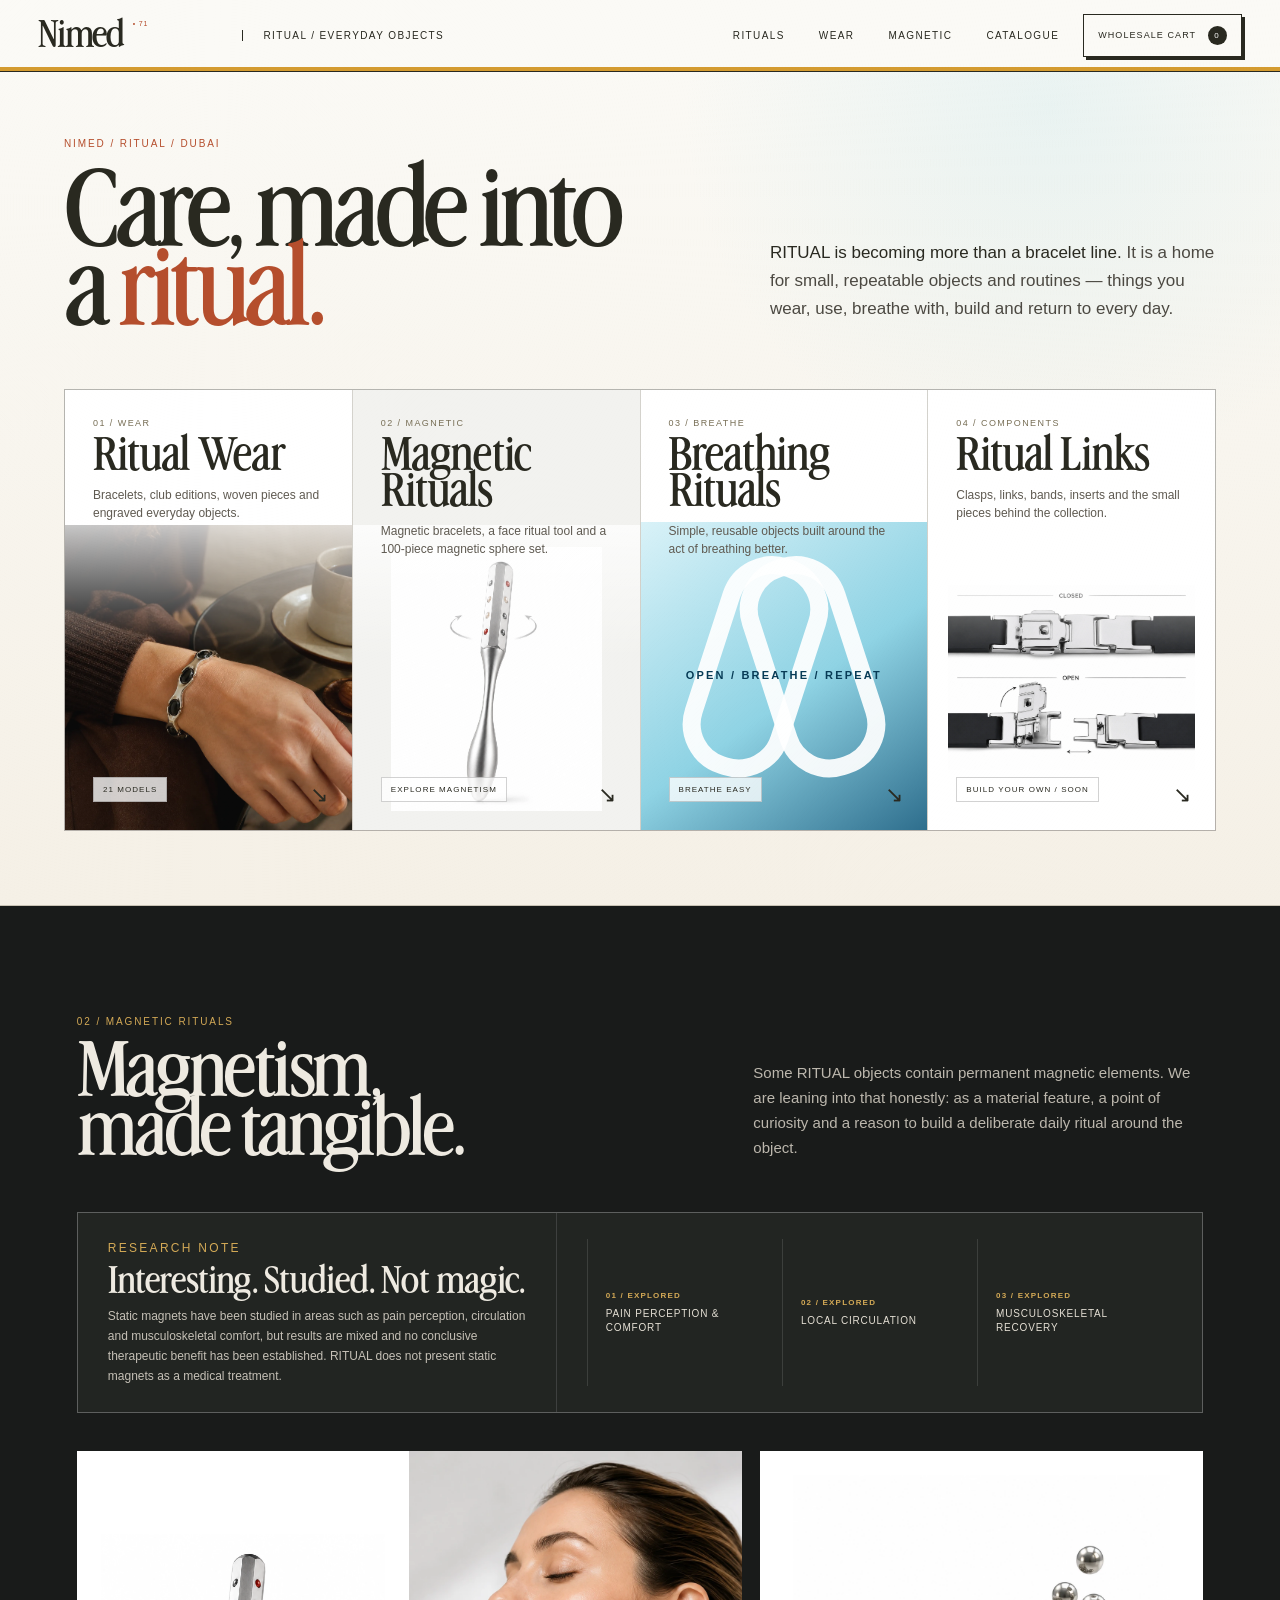
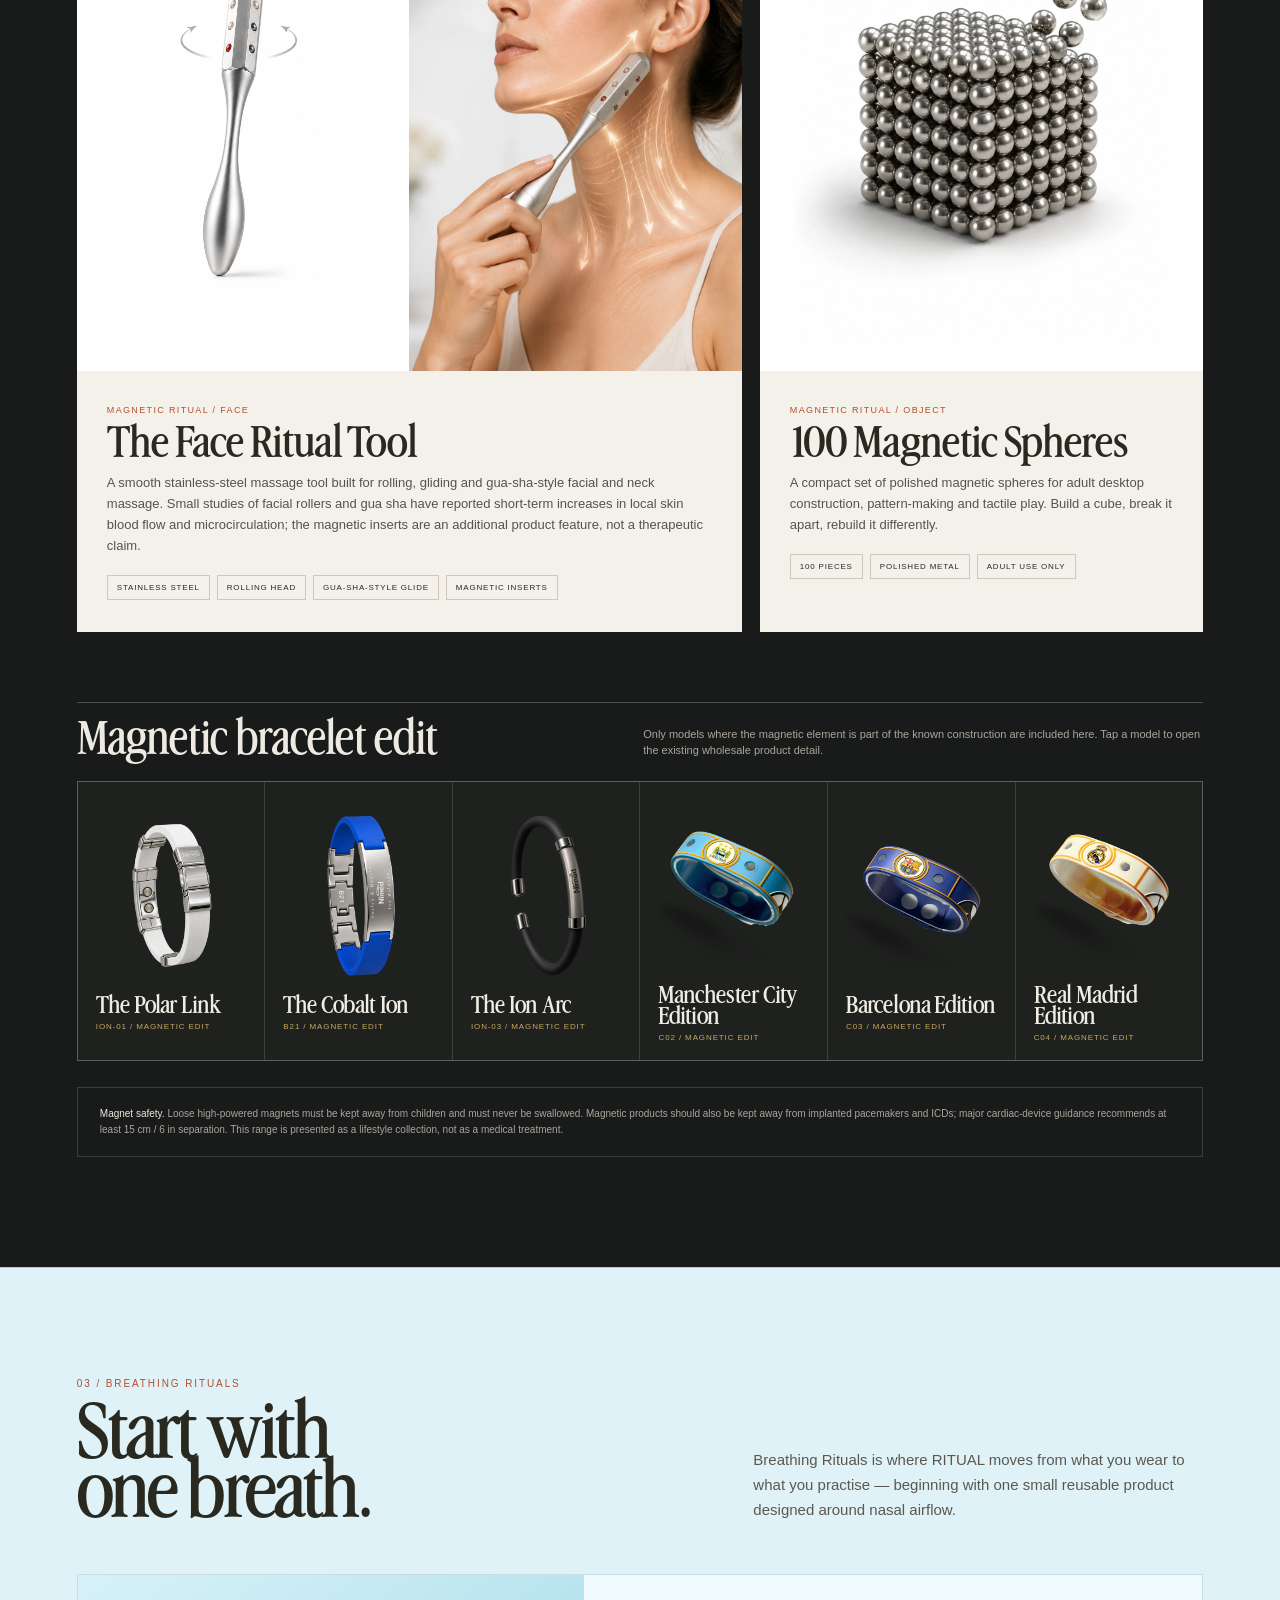
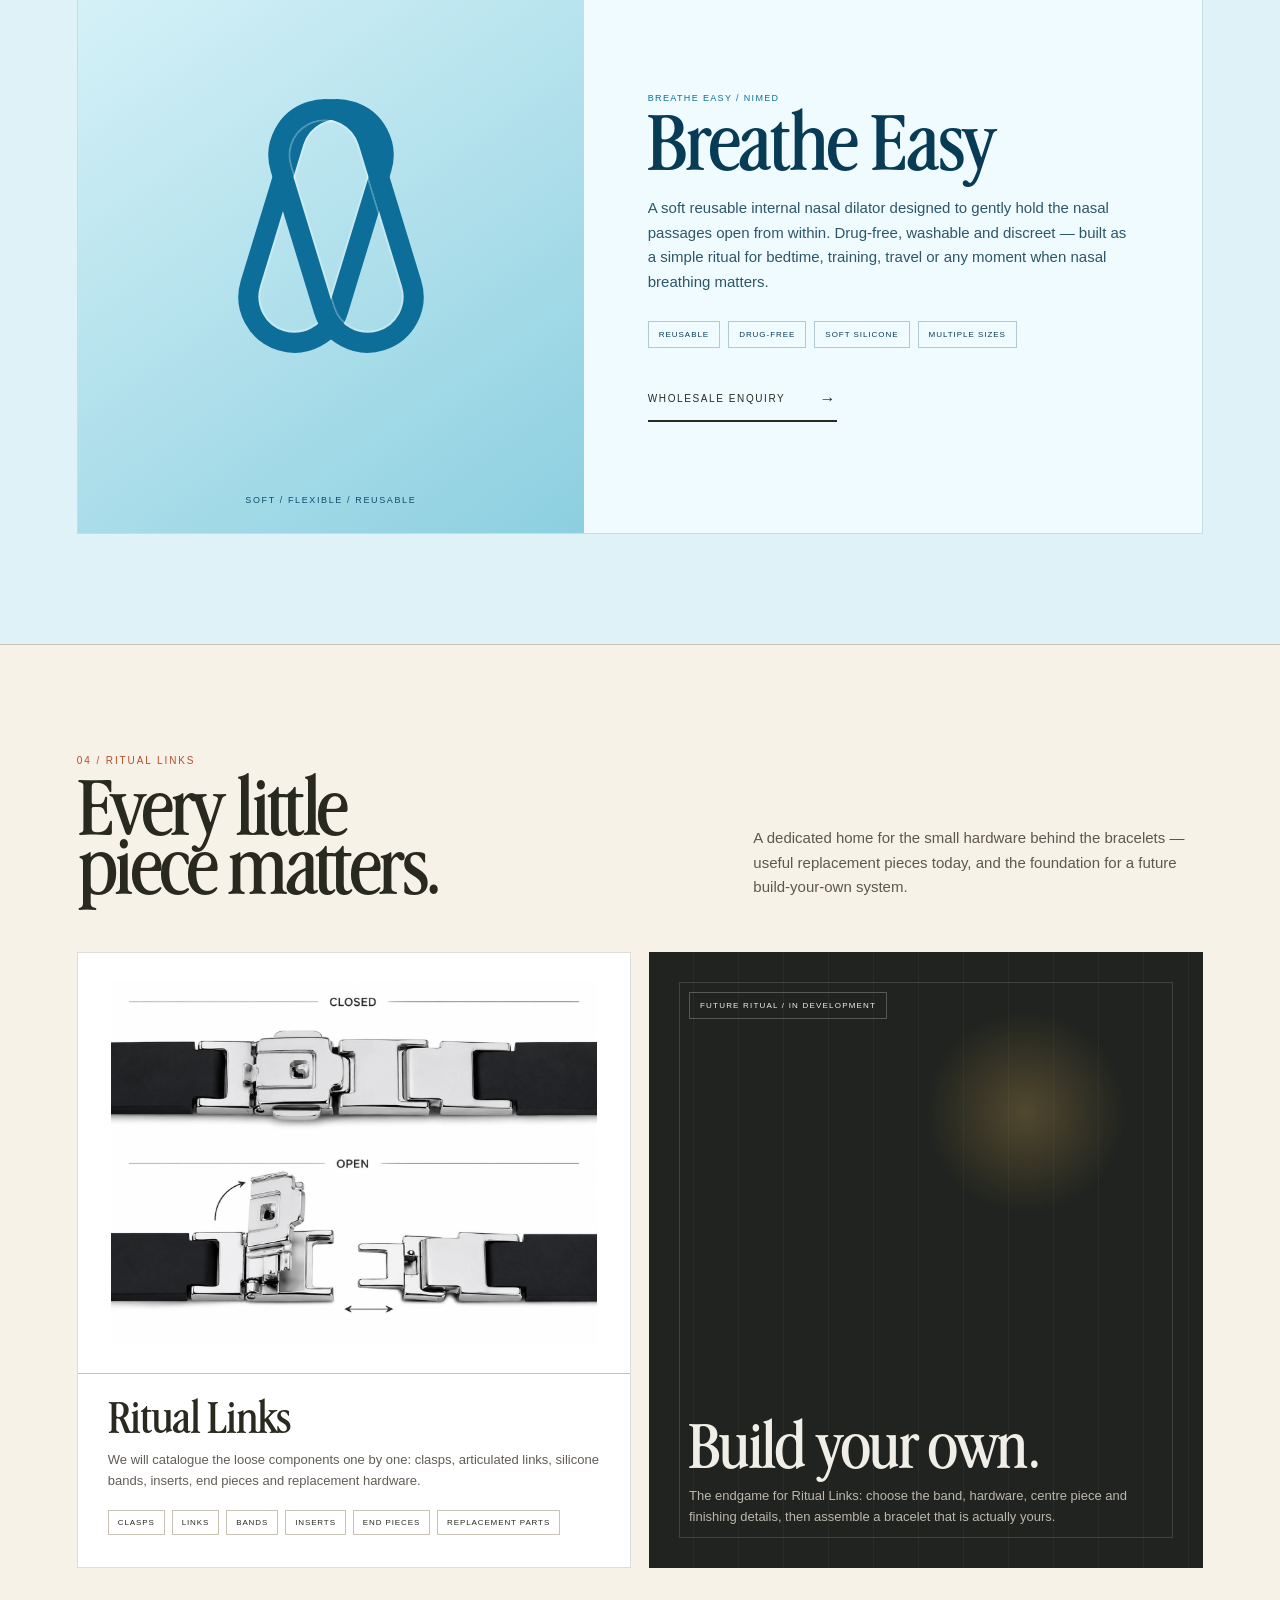
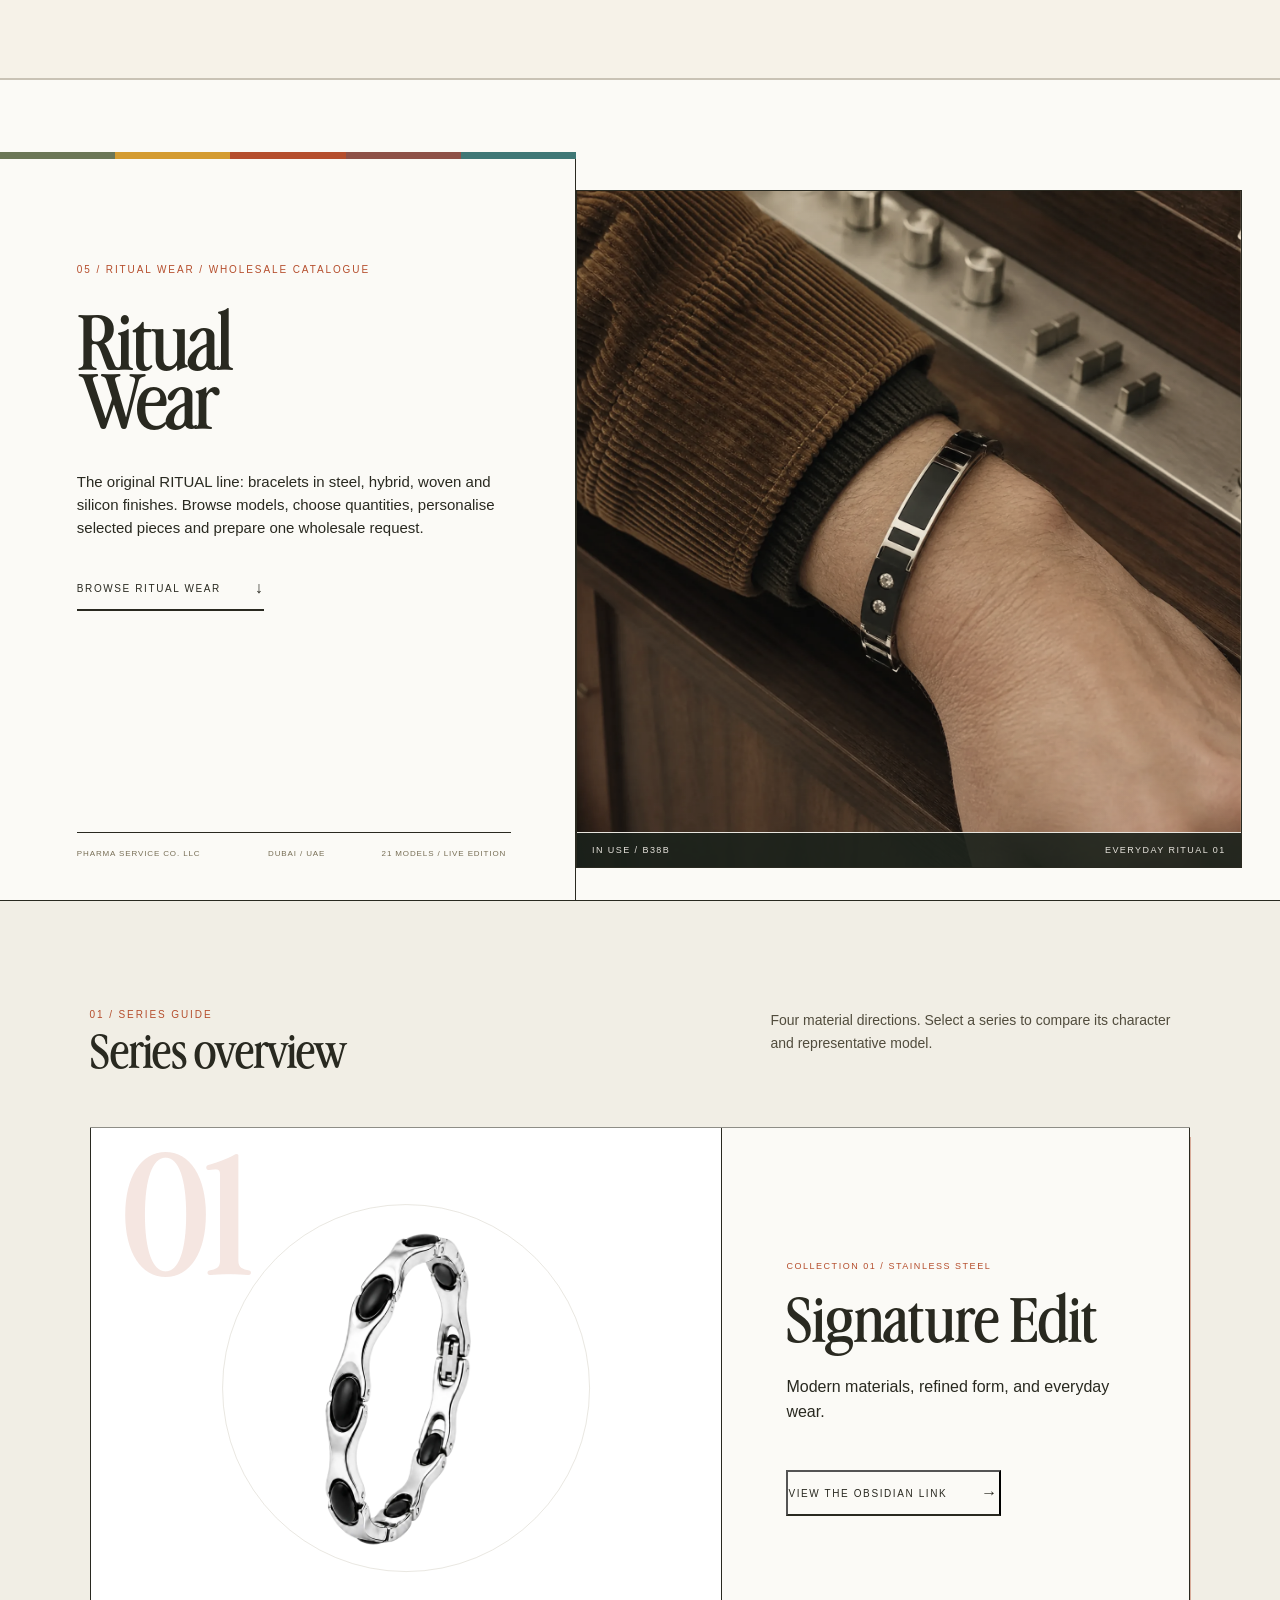
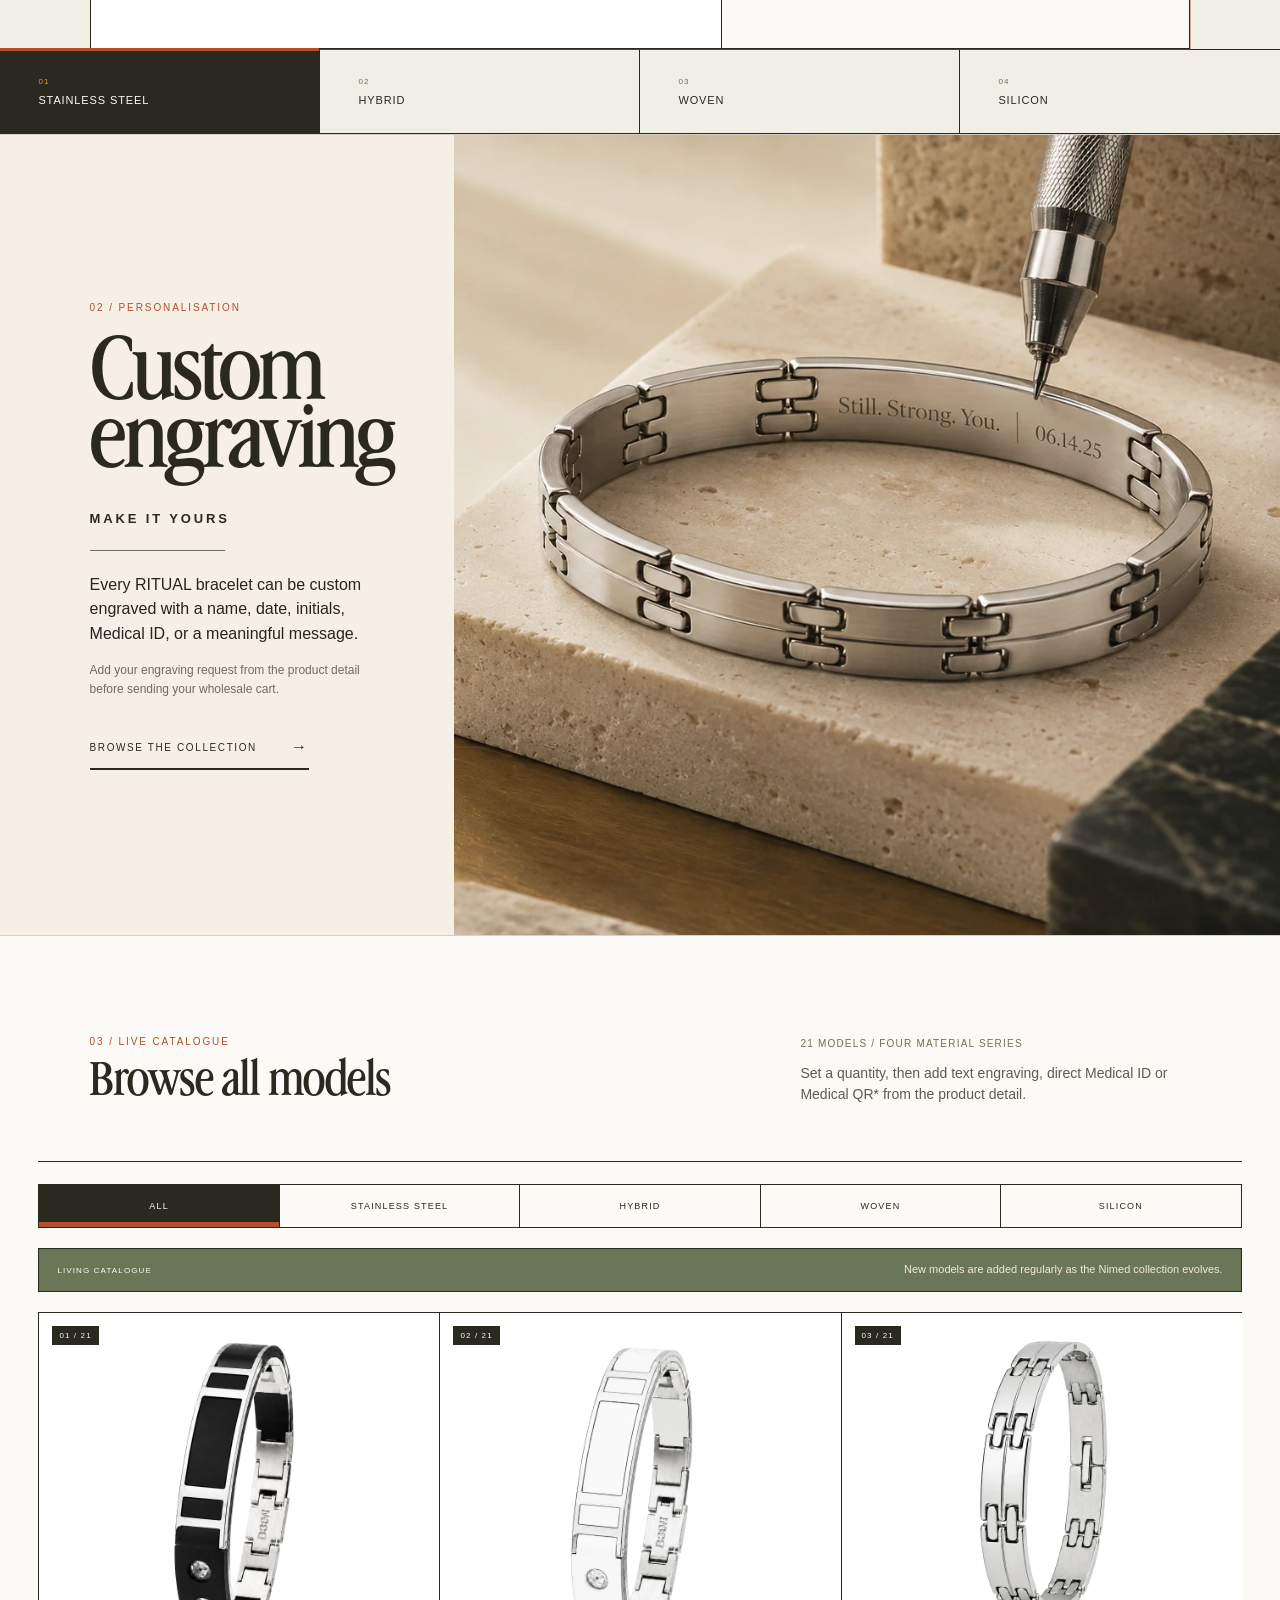
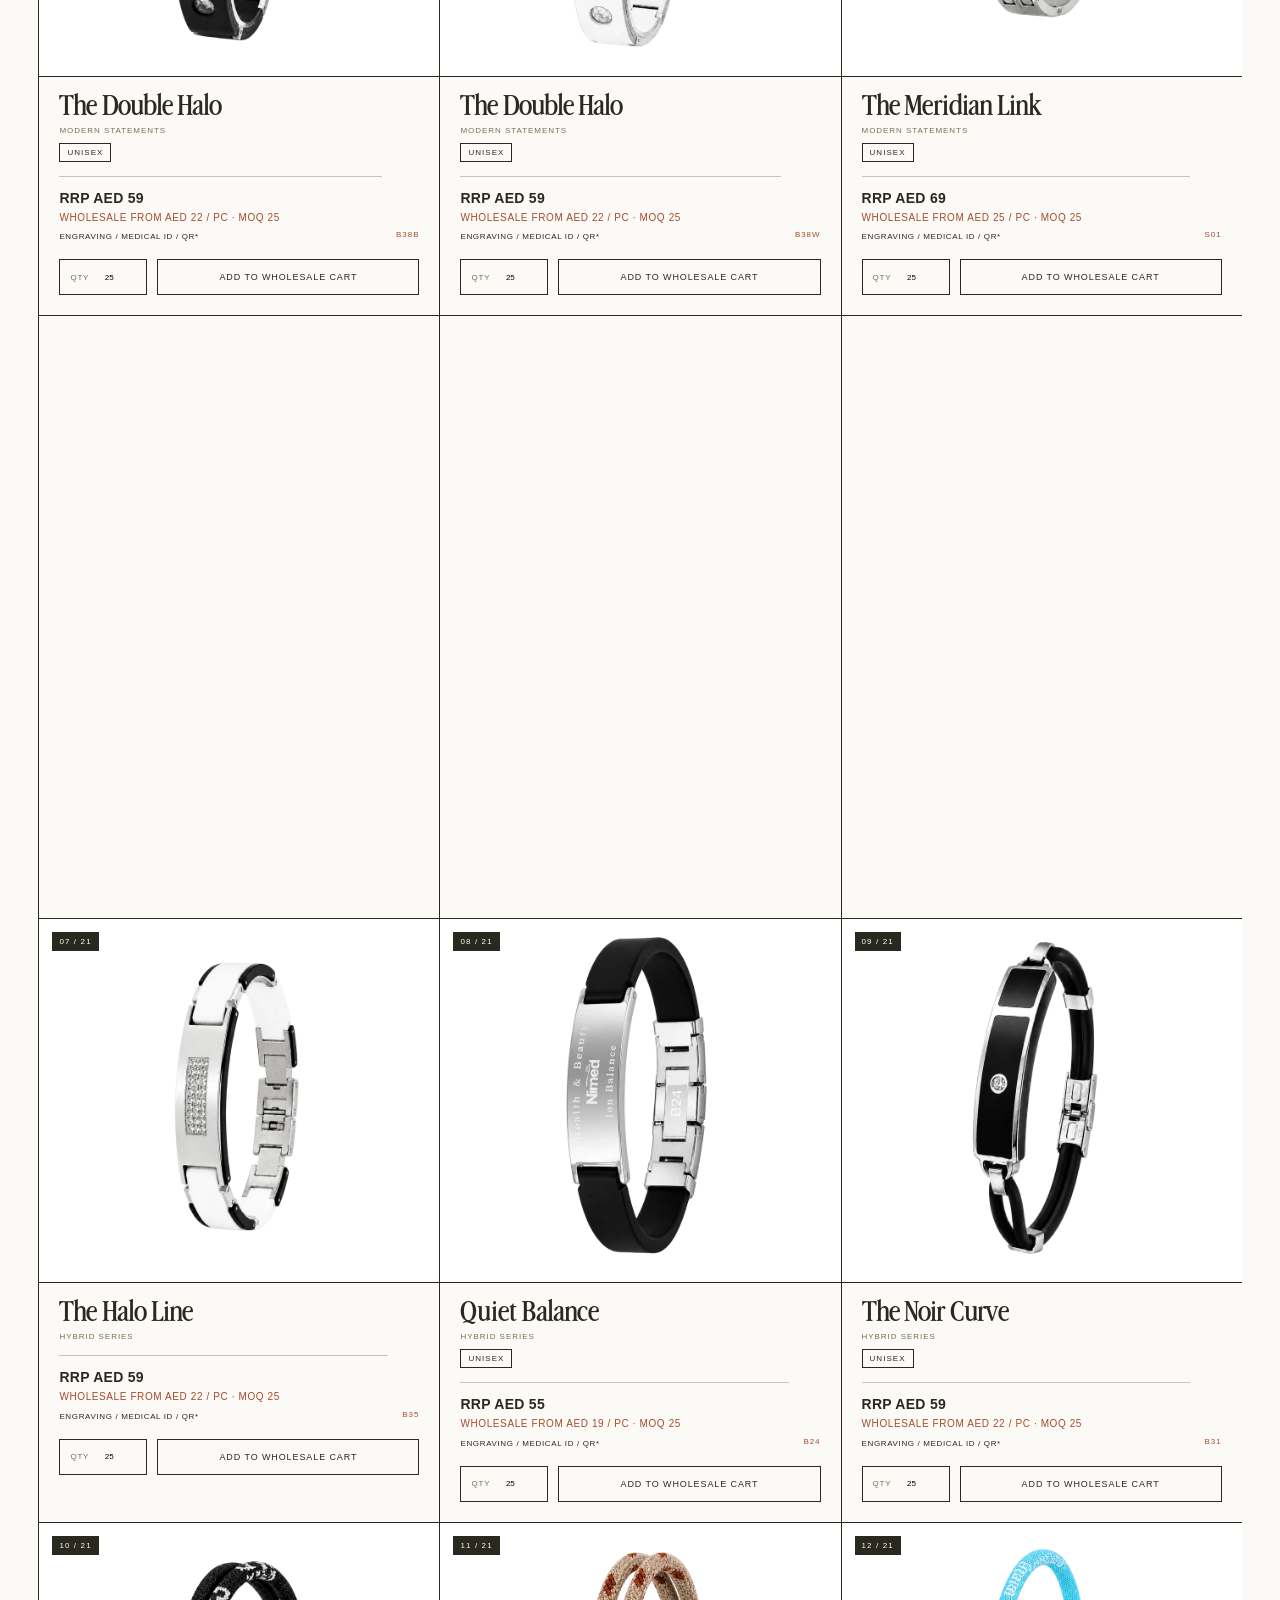
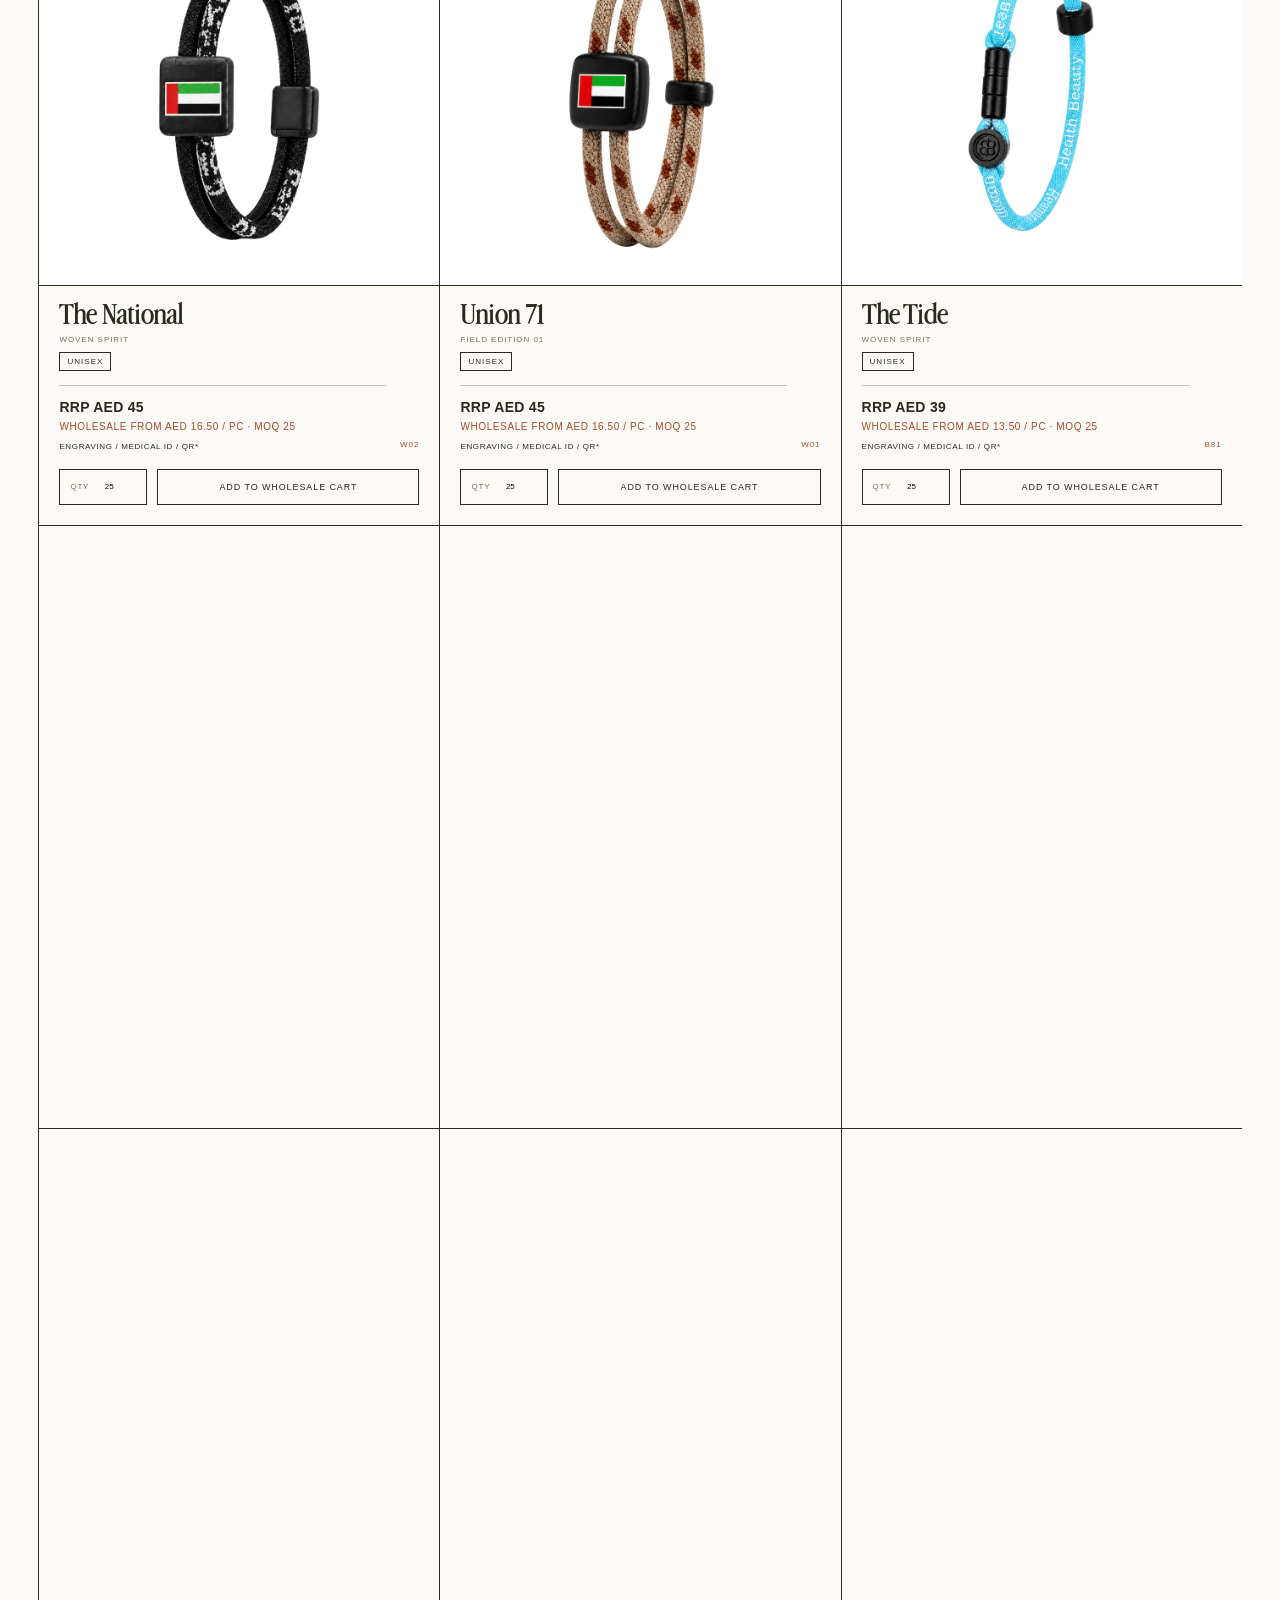
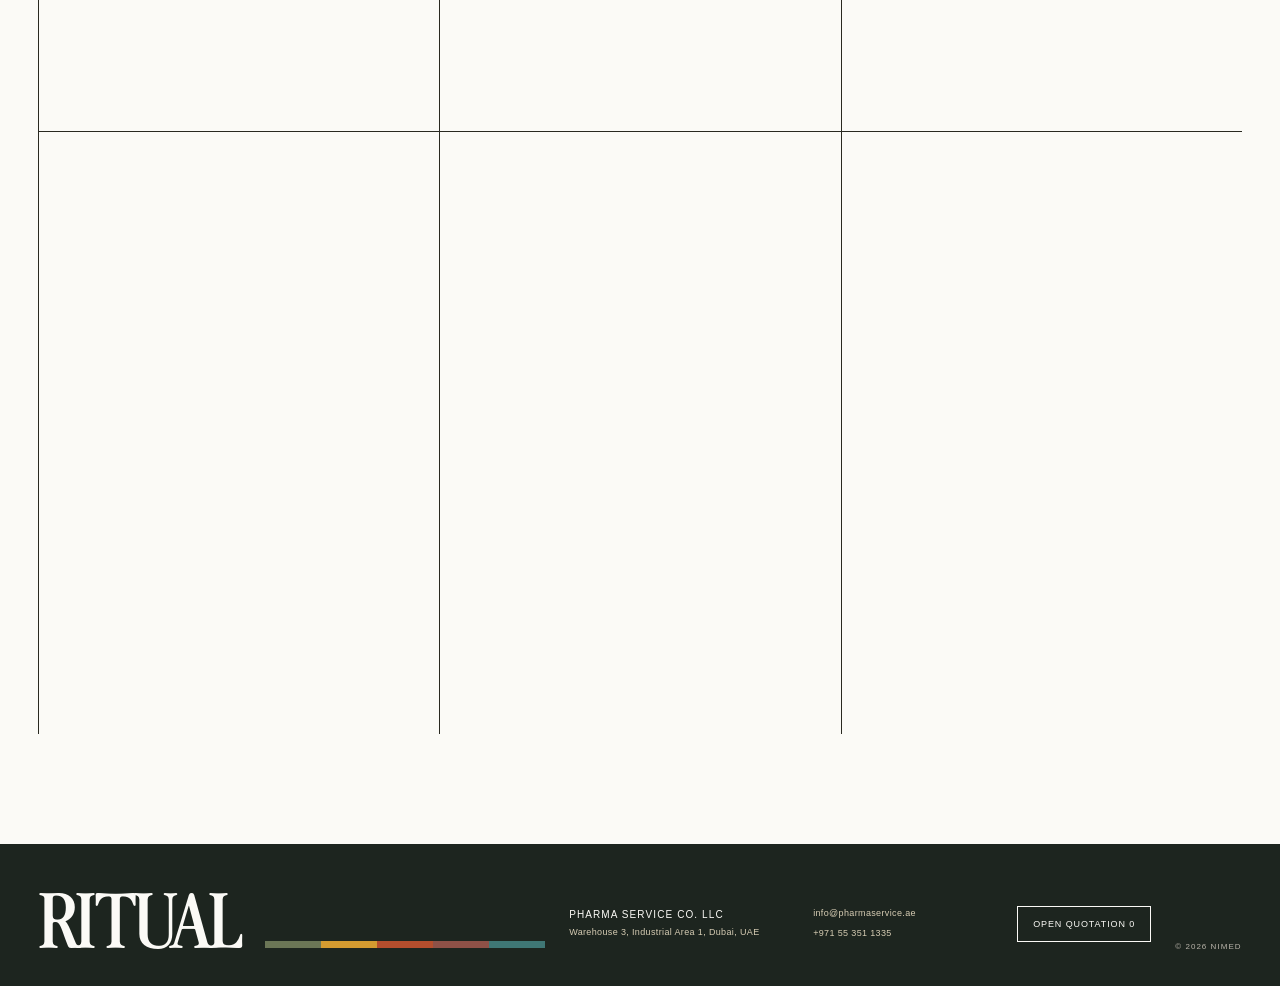
==== commit d9ef699e: "Add files via upload" ====
--- a/index.html
+++ b/index.html
@@ -5,22 +5,26 @@
   <meta name="viewport" content="width=device-width, initial-scale=1">
   <meta name="theme-color" content="#fbfaf6">
   <meta name="quote-recipient" content="info@pharmaservice.ae">
-  <meta name="description" content="Nimed Ritual Bracelets Archive Edition — a live wholesale catalogue of stainless steel, hybrid, woven and silicon models.">
-  <title>Nimed Ritual Bracelets / Archive Edition</title>
+  <meta name="description" content="RITUAL by Nimed — wear, magnetic, breathing and modular everyday rituals. Wholesale catalogue from Dubai.">
+  <title>RITUAL by Nimed / Wear · Magnetic · Breathe · Links</title>
   <link rel="icon" href="data:,">
   <link rel="stylesheet" href="styles.css">
+  <link rel="stylesheet" href="expansion.css">
   <script src="script.js" defer></script>
   <script src="new-products.js" defer></script>
+  <script src="ritual-expansion.js" defer></script>
 </head>
 <body>
   <a class="skip-link" href="#main">Skip to content</a>
 
   <header class="site-header" data-header>
     <a class="wordmark" href="#top" aria-label="Nimed Ritual home">Nimed</a>
-    <span class="header-line">Ritual bracelets</span>
+    <span class="header-line">RITUAL / everyday objects</span>
 
     <nav class="desktop-nav" aria-label="Main navigation">
-      <a href="#series">Series guide</a>
+      <a href="#top">Rituals</a>
+      <a href="#wear">Wear</a>
+      <a href="#magnetic">Magnetic</a>
       <a href="#collection">Catalogue</a>
     </nav>
 
@@ -32,21 +36,187 @@
 
   <div class="mobile-menu" id="mobile-menu" data-mobile-menu aria-hidden="true">
     <nav aria-label="Mobile navigation">
-      <a href="#series"><span>01</span> Series guide</a>
-      <a href="#collection"><span>02</span> Catalogue</a>
-      <button type="button" data-quote-open><span>03</span> Wholesale Cart <strong data-quote-count>0</strong></button>
+      <a href="#top"><span>01</span> Choose a ritual</a>
+      <a href="#wear"><span>02</span> Ritual Wear</a>
+      <a href="#magnetic"><span>03</span> Magnetic Rituals</a>
+      <a href="#breathing"><span>04</span> Breathing Rituals</a>
+      <a href="#links"><span>05</span> Ritual Links</a>
+      <a href="#collection"><span>06</span> Wholesale catalogue</a>
+      <button type="button" data-quote-open><span>07</span> Wholesale Cart <strong data-quote-count>0</strong></button>
     </nav>
-    <p>Ritual bracelet line<br>Designed for connection</p>
+    <p>RITUAL by Nimed<br>Care, made into a ritual</p>
   </div>
 
   <main id="main">
-    <section class="hero" id="top" aria-labelledby="hero-title">
+
+    <section class="ritual-home" id="top" aria-labelledby="ritual-home-title">
+      <div class="ritual-home-intro">
+        <div>
+          <p class="kicker">Nimed / RITUAL / Dubai</p>
+          <h1 id="ritual-home-title">Care, made into a <em>ritual.</em></h1>
+        </div>
+        <p class="ritual-home-intro-copy"><strong>RITUAL is becoming more than a bracelet line.</strong> It is a home for small, repeatable objects and routines — things you wear, use, breathe with, build and return to every day.</p>
+      </div>
+
+      <div class="ritual-lines" aria-label="Choose a RITUAL product line">
+        <a class="ritual-line-card wear" href="#wear">
+          <span class="line-index">01 / Wear</span>
+          <h2>Ritual Wear</h2>
+          <p>Bracelets, club editions, woven pieces and engraved everyday objects.</p>
+          <span class="line-tag">21 models</span>
+          <span class="ritual-line-media"><img src="assets/catalogue-lifestyle-70s/obsidian-link.webp" alt="" loading="lazy"></span>
+        </a>
+
+        <a class="ritual-line-card magnetic" href="#magnetic">
+          <span class="line-index">02 / Magnetic</span>
+          <h2>Magnetic Rituals</h2>
+          <p>Magnetic bracelets, a face ritual tool and a 100-piece magnetic sphere set.</p>
+          <span class="line-tag">Explore magnetism</span>
+          <span class="ritual-line-media"><img src="assets/ritual-expansion/magnetic-face-tool.webp" alt="" loading="lazy"></span>
+        </a>
+
+        <a class="ritual-line-card breathing" href="#breathing">
+          <span class="line-index">03 / Breathe</span>
+          <h2>Breathing Rituals</h2>
+          <p>Simple, reusable objects built around the act of breathing better.</p>
+          <span class="line-tag">Breathe Easy</span>
+          <span class="breathe-visual" aria-hidden="true"><span>open / breathe / repeat</span></span>
+        </a>
+
+        <a class="ritual-line-card links" href="#links">
+          <span class="line-index">04 / Components</span>
+          <h2>Ritual Links</h2>
+          <p>Clasps, links, bands, inserts and the small pieces behind the collection.</p>
+          <span class="line-tag">Build your own / soon</span>
+          <span class="ritual-line-media"><img src="assets/ritual-expansion/links-clasp-guide.webp" alt="" loading="lazy"></span>
+        </a>
+      </div>
+    </section>
+
+    <section class="ritual-division magnetic-rituals" id="magnetic" aria-labelledby="magnetic-title">
+      <div class="ritual-section-heading">
+        <div>
+          <p class="section-index">02 / Magnetic Rituals</p>
+          <h2 id="magnetic-title">Magnetism,<br>made tangible.</h2>
+        </div>
+        <p>Some RITUAL objects contain permanent magnetic elements. We are leaning into that honestly: as a material feature, a point of curiosity and a reason to build a deliberate daily ritual around the object.</p>
+      </div>
+
+      <div class="magnetic-note">
+        <div>
+          <p class="section-index">Research note</p>
+          <h3>Interesting. Studied. Not magic.</h3>
+          <p>Static magnets have been studied in areas such as pain perception, circulation and musculoskeletal comfort, but results are mixed and no conclusive therapeutic benefit has been established. RITUAL does not present static magnets as a medical treatment.</p>
+        </div>
+        <div class="research-areas" aria-label="Areas explored in static magnet research">
+          <span><strong>01 / explored</strong>Pain perception & comfort</span>
+          <span><strong>02 / explored</strong>Local circulation</span>
+          <span><strong>03 / explored</strong>Musculoskeletal recovery</span>
+        </div>
+      </div>
+
+      <div class="magnetic-feature-grid">
+        <article class="magnetic-feature">
+          <div class="magnetic-feature-media">
+            <img class="product-isolated" src="assets/ritual-expansion/magnetic-face-tool.webp" alt="RITUAL magnetic face massage tool" loading="lazy">
+            <img src="assets/ritual-expansion/magnetic-face-tool-inuse-neck.webp" alt="Face massage tool used along the jaw and neck" loading="lazy">
+          </div>
+          <div class="magnetic-feature-copy">
+            <span class="micro-label">Magnetic Ritual / Face</span>
+            <h3>The Face Ritual Tool</h3>
+            <p>A smooth stainless-steel massage tool built for rolling, gliding and gua-sha-style facial and neck massage. Small studies of facial rollers and gua sha have reported short-term increases in local skin blood flow and microcirculation; the magnetic inserts are an additional product feature, not a therapeutic claim.</p>
+            <div class="feature-facts">
+              <span>Stainless steel</span><span>Rolling head</span><span>Gua-sha-style glide</span><span>Magnetic inserts</span>
+            </div>
+          </div>
+        </article>
+
+        <article class="magnetic-feature">
+          <div class="magnetic-feature-media single">
+            <img class="product-isolated" src="assets/ritual-expansion/magnetic-spheres-100.webp" alt="Cube made from 100 polished magnetic spheres" loading="lazy">
+          </div>
+          <div class="magnetic-feature-copy">
+            <span class="micro-label">Magnetic Ritual / Object</span>
+            <h3>100 Magnetic Spheres</h3>
+            <p>A compact set of polished magnetic spheres for adult desktop construction, pattern-making and tactile play. Build a cube, break it apart, rebuild it differently.</p>
+            <div class="feature-facts">
+              <span>100 pieces</span><span>Polished metal</span><span>Adult use only</span>
+            </div>
+          </div>
+        </article>
+      </div>
+
+      <div class="magnetic-bracelet-heading">
+        <h3>Magnetic bracelet edit</h3>
+        <p>Only models where the magnetic element is part of the known construction are included here. Tap a model to open the existing wholesale product detail.</p>
+      </div>
+      <div class="magnetic-bracelet-grid" data-magnetic-bracelets></div>
+
+      <p class="magnetic-safety"><strong>Magnet safety.</strong> Loose high-powered magnets must be kept away from children and must never be swallowed. Magnetic products should also be kept away from implanted pacemakers and ICDs; major cardiac-device guidance recommends at least 15 cm / 6 in separation. This range is presented as a lifestyle collection, not as a medical treatment.</p>
+    </section>
+
+    <section class="ritual-division breathing-rituals" id="breathing" aria-labelledby="breathing-title">
+      <div class="ritual-section-heading">
+        <div>
+          <p class="section-index">03 / Breathing Rituals</p>
+          <h2 id="breathing-title">Start with<br>one breath.</h2>
+        </div>
+        <p>Breathing Rituals is where RITUAL moves from what you wear to what you practise — beginning with one small reusable product designed around nasal airflow.</p>
+      </div>
+
+      <div class="breathing-stage">
+        <div class="breathing-product-visual" aria-hidden="true">
+          <span class="breath-device"></span>
+          <span>Soft / flexible / reusable</span>
+        </div>
+        <div class="breathing-copy">
+          <span class="micro-label">Breathe Easy / Nimed</span>
+          <h3>Breathe Easy</h3>
+          <p>A soft reusable internal nasal dilator designed to gently hold the nasal passages open from within. Drug-free, washable and discreet — built as a simple ritual for bedtime, training, travel or any moment when nasal breathing matters.</p>
+          <div class="breathing-facts">
+            <span>Reusable</span><span>Drug-free</span><span>Soft silicone</span><span>Multiple sizes</span>
+          </div>
+          <a class="arrow-link" href="mailto:info@pharmaservice.ae?subject=RITUAL%20Breathe%20Easy%20enquiry">Wholesale enquiry <span>→</span></a>
+        </div>
+      </div>
+    </section>
+
+    <section class="ritual-division ritual-links" id="links" aria-labelledby="links-title">
+      <div class="ritual-section-heading">
+        <div>
+          <p class="section-index">04 / Ritual Links</p>
+          <h2 id="links-title">Every little<br>piece matters.</h2>
+        </div>
+        <p>A dedicated home for the small hardware behind the bracelets — useful replacement pieces today, and the foundation for a future build-your-own system.</p>
+      </div>
+
+      <div class="links-stage">
+        <article class="links-card">
+          <img src="assets/ritual-expansion/links-clasp-guide.webp" alt="Bracelet clasp shown in closed and open positions" loading="lazy">
+          <div class="links-card-copy">
+            <h3>Ritual Links</h3>
+            <p>We will catalogue the loose components one by one: clasps, articulated links, silicone bands, inserts, end pieces and replacement hardware.</p>
+            <div class="link-part-chips">
+              <span>Clasps</span><span>Links</span><span>Bands</span><span>Inserts</span><span>End pieces</span><span>Replacement parts</span>
+            </div>
+          </div>
+        </article>
+
+        <article class="build-own-card">
+          <span class="coming">Future ritual / in development</span>
+          <h3>Build your own.</h3>
+          <p>The endgame for Ritual Links: choose the band, hardware, centre piece and finishing details, then assemble a bracelet that is actually yours.</p>
+        </article>
+      </div>
+    </section>
+
+    <section class="hero" id="wear" aria-labelledby="hero-title">
       <div class="spectrum-rule hero-spectrum" aria-hidden="true"></div>
       <div class="hero-copy">
-        <p class="kicker">Nimed / Wholesale catalogue / Issue 01</p>
-        <h1 id="hero-title"><span>Ritual</span> bracelets</h1>
-        <p class="hero-statement">Everyday bracelets in steel, hybrid, woven and silicon finishes. Browse models, choose quantities, and prepare one quotation request.</p>
-        <a class="arrow-link" href="#collection">Browse catalogue <span>&darr;</span></a>
+        <p class="kicker">05 / Ritual Wear / Wholesale catalogue</p>
+        <h1 id="hero-title"><span>Ritual</span> Wear</h1>
+        <p class="hero-statement">The original RITUAL line: bracelets in steel, hybrid, woven and silicon finishes. Browse models, choose quantities, personalise selected pieces and prepare one wholesale request.</p>
+        <a class="arrow-link" href="#collection">Browse Ritual Wear <span>&darr;</span></a>
         <div class="hero-folio" aria-label="Catalogue information">
           <span>Pharma Service Co. LLC</span>
           <span>Dubai / UAE</span>
@@ -102,7 +272,9 @@
         <p class="engraving-note">Add your engraving request from the product detail before sending your wholesale cart.</p>
         <a class="arrow-link" href="#collection">Browse the collection <span>&rarr;</span></a>
       </div>
-      <div class="engraving-banner-visual" role="img" aria-label="Stainless steel bracelet shown with custom engraving in progress"></div>
+      <div class="engraving-banner-visual">
+        <img src="assets/banner/custom-engraving-visual-v3.webp" alt="Stainless steel bracelet shown with custom engraving in progress" loading="lazy">
+      </div>
     </section>
 
     <section class="collection" id="collection" aria-labelledby="collection-title">
@@ -136,7 +308,7 @@
   </main>
 
   <footer>
-    <a class="footer-wordmark" href="#top">Nimed</a>
+    <a class="footer-wordmark" href="#top">RITUAL</a>
     <div class="footer-rule spectrum-rule"></div>
     <div class="footer-company">
       <strong>Pharma Service Co. LLC</strong>
--- a/styles.css
+++ b/styles.css
@@ -1018,17 +1018,24 @@
 .engraving-banner .arrow-link { align-self: flex-start; }
 .engraving-banner-visual {
   min-height: 560px;
-  background-image: url("assets/banner/custom-engraving-visual-v2.webp");
-  background-size: cover;
-  background-position: 50% 44%;
-  background-repeat: no-repeat;
+  overflow: hidden;
+  background: #f3ede2;
+}
+.engraving-banner-visual img {
+  display: block;
+  width: 100%;
+  height: 100%;
+  min-height: 560px;
+  object-fit: cover;
+  object-position: 50% 44%;
 }
 
 @media (max-width: 900px) {
   .engraving-banner { grid-template-columns: 44% 56%; min-height: 500px; }
   .engraving-banner-copy { padding: 58px 34px 58px 5vw; }
   .engraving-banner h2 { font-size: clamp(46px, 6.4vw, 66px); }
-  .engraving-banner-visual { min-height: 500px; background-position: 50% 44%; }
+  .engraving-banner-visual { min-height: 500px; }
+  .engraving-banner-visual img { min-height: 500px; object-position: 50% 44%; }
 }
 
 @media (max-width: 760px) {
@@ -1041,10 +1048,16 @@
     order: 1;
     width: 100%;
     min-height: 0;
-    aspect-ratio: 1.18 / 1;
-    background-size: cover;
-    background-position: 50% 43%;
-    background-color: #f3ede2;
+    aspect-ratio: 4 / 3;
+    overflow: hidden;
+    background: #f3ede2;
+  }
+  .engraving-banner-visual img {
+    width: 100%;
+    height: 100%;
+    min-height: 0;
+    object-fit: cover;
+    object-position: 50% 42%;
   }
   .engraving-banner-copy {
     order: 2;
@@ -1065,7 +1078,7 @@
 }
 
 @media (max-width: 420px) {
-  .engraving-banner-visual { aspect-ratio: 1.12 / 1; }
+  .engraving-banner-visual { aspect-ratio: 1.08 / 1; }
   .engraving-banner-copy { padding-inline: 20px; }
   .engraving-banner h2 { font-size: clamp(46px, 14vw, 58px); }
 }
--- a/expansion.css
+++ b/expansion.css
@@ -0,0 +1,620 @@
+
+/* ==========================================================
+   RITUAL EXPANSION / RELEASE CANDIDATE
+   Wear · Magnetic · Breathing · Links
+   Mobile-first acceptance tested at 375 / 390 / 430 px.
+   ========================================================== */
+
+.ritual-home {
+  padding: 138px 5vw 74px;
+  background:
+    radial-gradient(circle at 82% 12%, rgba(84,191,219,.10), transparent 28%),
+    linear-gradient(180deg, #fbfaf6 0%, #f5f0e6 100%);
+  border-bottom: 1px solid var(--line);
+}
+.ritual-home-intro {
+  display: grid;
+  grid-template-columns: minmax(0, 1.15fr) minmax(300px, .85fr);
+  gap: 8vw;
+  align-items: end;
+  max-width: 1480px;
+  margin: 0 auto 58px;
+}
+.ritual-home h1 {
+  max-width: 850px;
+  margin: 24px 0 0;
+  font: 400 clamp(58px, 7vw, 106px)/.88 var(--heading);
+  letter-spacing: -.035em;
+}
+.ritual-home h1 em {
+  color: var(--rust);
+  font-style: normal;
+}
+.ritual-home-intro-copy {
+  max-width: 560px;
+  margin: 0;
+  padding-bottom: 8px;
+  color: #4c4942;
+  font-size: 17px;
+  line-height: 1.65;
+}
+.ritual-home-intro-copy strong { color: var(--ink); font-weight: 500; }
+
+.ritual-lines {
+  display: grid;
+  grid-template-columns: repeat(4, 1fr);
+  gap: 1px;
+  max-width: 1480px;
+  margin: 0 auto;
+  border: 1px solid rgba(30,30,30,.17);
+  background: rgba(30,30,30,.16);
+}
+.ritual-line-card {
+  position: relative;
+  min-height: 440px;
+  display: flex;
+  flex-direction: column;
+  padding: 28px;
+  overflow: hidden;
+  background: #fff;
+}
+.ritual-line-card::after {
+  position: absolute;
+  z-index: 3;
+  right: 24px;
+  bottom: 22px;
+  content: "↘";
+  font-size: 22px;
+  transition: transform .35s var(--ease);
+}
+.ritual-line-card:hover::after { transform: translate(5px, 5px); }
+.ritual-line-card .line-index {
+  position: relative;
+  z-index: 4;
+  color: var(--sand);
+  font-size: 9px;
+  letter-spacing: .16em;
+  text-transform: uppercase;
+}
+.ritual-line-card h2 {
+  position: relative;
+  z-index: 4;
+  max-width: 280px;
+  margin: 10px 0 0;
+  font: 400 38px/.95 var(--heading);
+}
+.ritual-line-card p {
+  position: relative;
+  z-index: 4;
+  max-width: 270px;
+  margin: 12px 0 0;
+  color: #5f5a51;
+  font-size: 12px;
+  line-height: 1.55;
+}
+.ritual-line-card .line-tag {
+  position: relative;
+  z-index: 4;
+  width: max-content;
+  margin-top: auto;
+  padding: 7px 9px;
+  border: 1px solid rgba(30,30,30,.20);
+  background: rgba(255,255,255,.78);
+  font-size: 8px;
+  letter-spacing: .13em;
+  text-transform: uppercase;
+}
+.ritual-line-media {
+  position: absolute;
+  z-index: 1;
+  inset: 135px 0 0;
+}
+.ritual-line-media::after {
+  position: absolute;
+  inset: 0;
+  content: "";
+  background: linear-gradient(180deg, rgba(255,255,255,.78), rgba(255,255,255,.03) 42%);
+}
+.ritual-line-media img {
+  width: 100%;
+  height: 100%;
+  object-fit: cover;
+}
+.ritual-line-card.magnetic { background: #f2f2ef; }
+.ritual-line-card.magnetic .ritual-line-media img { object-fit: contain; padding: 20px 38px 16px; }
+.ritual-line-card.links .ritual-line-media img { object-fit: contain; padding: 20px; }
+
+.breathe-visual {
+  position: absolute;
+  z-index: 1;
+  inset: 132px 0 0;
+  display: grid;
+  place-items: center;
+  overflow: hidden;
+  background: linear-gradient(145deg, #d9f2f8, #8fd3e4 55%, #2e6e8d);
+}
+.breathe-visual::before,
+.breathe-visual::after {
+  position: absolute;
+  width: 72px;
+  height: 190px;
+  content: "";
+  border: 18px solid rgba(255,255,255,.92);
+  border-radius: 52px;
+  transform: rotate(18deg) translateX(-30px);
+}
+.breathe-visual::after { transform: rotate(-18deg) translateX(30px); }
+.breathe-visual span {
+  position: relative;
+  z-index: 3;
+  color: #073b56;
+  font: 700 11px/1 var(--body);
+  letter-spacing: .20em;
+  text-transform: uppercase;
+}
+
+/* Section shells */
+.ritual-division {
+  padding: 110px 6vw;
+  border-bottom: 1px solid var(--line);
+}
+.ritual-section-heading {
+  display: grid;
+  grid-template-columns: minmax(0, 1fr) minmax(320px, .75fr);
+  gap: 6vw;
+  align-items: end;
+  max-width: 1480px;
+  margin: 0 auto 52px;
+}
+.ritual-section-heading h2 {
+  margin: 16px 0 0;
+  font: 400 clamp(48px, 5vw, 78px)/.92 var(--heading);
+  letter-spacing: -.025em;
+}
+.ritual-section-heading > p {
+  max-width: 560px;
+  margin: 0;
+  color: #5d584f;
+  font-size: 15px;
+  line-height: 1.65;
+}
+
+/* Magnetic Rituals */
+.magnetic-rituals {
+  color: #eeeae1;
+  background: #191b1a;
+}
+.magnetic-rituals .section-index { color: #d3a956; }
+.magnetic-rituals .ritual-section-heading > p { color: #bcb7ad; }
+.magnetic-note {
+  max-width: 1480px;
+  display: grid;
+  grid-template-columns: 1fr 1.35fr;
+  gap: 1px;
+  margin: 0 auto 38px;
+  background: rgba(255,255,255,.16);
+  border: 1px solid rgba(255,255,255,.16);
+}
+.magnetic-note > div {
+  padding: 26px 30px;
+  background: #222522;
+}
+.magnetic-note h3 {
+  margin: 7px 0 10px;
+  font: 400 31px/1 var(--heading);
+}
+.magnetic-note p {
+  margin: 0;
+  color: #c5c0b6;
+  font-size: 12px;
+  line-height: 1.65;
+}
+.magnetic-note .research-areas {
+  display: grid;
+  grid-template-columns: repeat(3, 1fr);
+  align-items: stretch;
+}
+.research-areas span {
+  display: grid;
+  align-content: center;
+  padding: 18px;
+  border-left: 1px solid rgba(255,255,255,.12);
+  color: #e4dfd4;
+  font-size: 10px;
+  line-height: 1.4;
+  letter-spacing: .08em;
+  text-transform: uppercase;
+}
+.research-areas strong {
+  display: block;
+  margin-bottom: 6px;
+  color: #d3a956;
+  font-size: 8px;
+  letter-spacing: .15em;
+}
+
+.magnetic-feature-grid {
+  max-width: 1480px;
+  display: grid;
+  grid-template-columns: 1.2fr .8fr;
+  gap: 18px;
+  margin: 0 auto 70px;
+}
+.magnetic-feature {
+  min-width: 0;
+  overflow: hidden;
+  color: var(--ink);
+  background: #f4f1ea;
+}
+.magnetic-feature-media {
+  min-height: 520px;
+  display: grid;
+  grid-template-columns: 1fr 1fr;
+  background: #fff;
+}
+.magnetic-feature-media.single { grid-template-columns: 1fr; }
+.magnetic-feature-media img {
+  width: 100%;
+  height: 520px;
+  object-fit: cover;
+}
+.magnetic-feature-media .product-isolated { object-fit: contain; padding: 24px; }
+.magnetic-feature-copy { padding: 28px 30px 32px; }
+.magnetic-feature-copy .micro-label {
+  color: var(--rust);
+  font-size: 9px;
+  letter-spacing: .15em;
+  text-transform: uppercase;
+}
+.magnetic-feature-copy h3 {
+  margin: 9px 0 11px;
+  font: 400 36px/1 var(--heading);
+}
+.magnetic-feature-copy p {
+  max-width: 680px;
+  margin: 0;
+  color: #57534c;
+  font-size: 13px;
+  line-height: 1.6;
+}
+.magnetic-feature-copy .feature-facts {
+  display: flex;
+  flex-wrap: wrap;
+  gap: 7px;
+  margin-top: 18px;
+}
+.feature-facts span {
+  padding: 7px 9px;
+  border: 1px solid #cfc8bb;
+  font-size: 8px;
+  letter-spacing: .10em;
+  text-transform: uppercase;
+}
+
+.magnetic-bracelet-heading {
+  max-width: 1480px;
+  display: flex;
+  justify-content: space-between;
+  gap: 30px;
+  align-items: end;
+  margin: 0 auto 22px;
+  padding-top: 18px;
+  border-top: 1px solid rgba(255,255,255,.22);
+}
+.magnetic-bracelet-heading h3 { margin: 0; font: 400 38px/1 var(--heading); }
+.magnetic-bracelet-heading p { max-width: 560px; margin: 0; color: #aaa59b; font-size: 11px; line-height: 1.5; }
+.magnetic-bracelet-grid {
+  max-width: 1480px;
+  display: grid;
+  grid-template-columns: repeat(6, minmax(0,1fr));
+  gap: 1px;
+  margin: 0 auto;
+  background: rgba(255,255,255,.16);
+  border: 1px solid rgba(255,255,255,.16);
+}
+.magnetic-bracelet-card {
+  min-width: 0;
+  padding: 18px;
+  border: 0;
+  color: #f0ece3;
+  background: #1f211f;
+  text-align: left;
+  cursor: pointer;
+}
+.magnetic-bracelet-card img {
+  width: 100%;
+  aspect-ratio: 1 / 1.15;
+  object-fit: contain;
+  transition: transform .4s var(--ease);
+}
+.magnetic-bracelet-card:hover img { transform: translateY(-6px); }
+.magnetic-bracelet-card strong {
+  display: block;
+  margin-top: 12px;
+  font: 400 20px/1.05 var(--heading);
+}
+.magnetic-bracelet-card span {
+  display: block;
+  margin-top: 6px;
+  color: #c6a860;
+  font-size: 8px;
+  letter-spacing: .11em;
+  text-transform: uppercase;
+}
+.magnetic-safety {
+  max-width: 1480px;
+  margin: 26px auto 0;
+  padding: 18px 22px;
+  border: 1px solid rgba(255,255,255,.15);
+  color: #aaa59b;
+  font-size: 10px;
+  line-height: 1.6;
+}
+.magnetic-safety strong { color: #ece7dd; font-weight: 500; }
+
+/* Breathing Rituals */
+.breathing-rituals {
+  background: #dff2f7;
+}
+.breathing-stage {
+  max-width: 1480px;
+  display: grid;
+  grid-template-columns: .9fr 1.1fr;
+  min-height: 560px;
+  margin: 0 auto;
+  overflow: hidden;
+  border: 1px solid rgba(7,59,86,.16);
+  background: #effbfe;
+}
+.breathing-product-visual {
+  position: relative;
+  display: grid;
+  place-items: center;
+  overflow: hidden;
+  background: linear-gradient(145deg,#d7f2f8,#8ccfe0);
+}
+.breathing-product-visual .breath-device {
+  position: relative;
+  width: 210px;
+  height: 300px;
+}
+.breath-device::before,
+.breath-device::after {
+  position: absolute;
+  top: 50%;
+  width: 72px;
+  height: 220px;
+  content: "";
+  border: 20px solid #0d6e9a;
+  border-radius: 58px;
+  box-shadow: inset 0 0 0 2px rgba(255,255,255,.28);
+}
+.breath-device::before { left: 34px; transform: translateY(-50%) rotate(17deg); }
+.breath-device::after { right: 34px; transform: translateY(-50%) rotate(-17deg); }
+.breathing-product-visual > span {
+  position: absolute;
+  bottom: 28px;
+  color: #0b4e6e;
+  font-size: 9px;
+  letter-spacing: .18em;
+  text-transform: uppercase;
+}
+.breathing-copy {
+  align-self: center;
+  padding: 56px clamp(34px,5vw,76px);
+}
+.breathing-copy .micro-label {
+  color: #0d6e9a;
+  font-size: 9px;
+  letter-spacing: .15em;
+  text-transform: uppercase;
+}
+.breathing-copy h3 {
+  margin: 13px 0 20px;
+  color: #073b56;
+  font: 400 clamp(52px,5vw,76px)/.9 var(--heading);
+}
+.breathing-copy > p {
+  max-width: 610px;
+  color: #2d5668;
+  font-size: 15px;
+  line-height: 1.65;
+}
+.breathing-facts {
+  display: flex;
+  flex-wrap: wrap;
+  gap: 8px;
+  margin: 26px 0 30px;
+}
+.breathing-facts span {
+  padding: 8px 10px;
+  border: 1px solid rgba(7,59,86,.26);
+  color: #073b56;
+  font-size: 8px;
+  letter-spacing: .12em;
+  text-transform: uppercase;
+}
+
+/* Ritual Links */
+.ritual-links { background: #f6f2e8; }
+.links-stage {
+  max-width: 1480px;
+  display: grid;
+  grid-template-columns: 1fr 1fr;
+  gap: 18px;
+  margin: 0 auto;
+}
+.links-card {
+  min-width: 0;
+  border: 1px solid rgba(30,30,30,.15);
+  background: #fff;
+}
+.links-card img {
+  width: 100%;
+  height: 420px;
+  padding: 28px;
+  object-fit: contain;
+}
+.links-card-copy { padding: 28px 30px 32px; border-top: 1px solid var(--line); }
+.links-card-copy h3 { margin: 0 0 12px; font: 400 36px/1 var(--heading); }
+.links-card-copy p { margin: 0; color: #625d54; font-size: 13px; line-height: 1.6; }
+.link-part-chips { display: flex; flex-wrap: wrap; gap: 7px; margin-top: 18px; }
+.link-part-chips span { padding: 7px 9px; border: 1px solid var(--line); font-size: 8px; letter-spacing: .11em; text-transform: uppercase; }
+.build-own-card {
+  position: relative;
+  min-height: 540px;
+  display: flex;
+  flex-direction: column;
+  justify-content: flex-end;
+  padding: 40px;
+  overflow: hidden;
+  color: #f0eee7;
+  background:
+    radial-gradient(circle at 68% 26%, rgba(211,169,86,.28), transparent 17%),
+    repeating-linear-gradient(90deg, transparent 0 44px, rgba(255,255,255,.035) 44px 45px),
+    #20231f;
+}
+.build-own-card::before {
+  position: absolute;
+  inset: 30px;
+  content: "";
+  border: 1px solid rgba(255,255,255,.14);
+}
+.build-own-card .coming {
+  position: relative;
+  z-index: 2;
+  width: max-content;
+  margin-bottom: auto;
+  padding: 8px 10px;
+  border: 1px solid rgba(255,255,255,.24);
+  font-size: 8px;
+  letter-spacing: .15em;
+  text-transform: uppercase;
+}
+.build-own-card h3 {
+  position: relative;
+  z-index: 2;
+  max-width: 470px;
+  margin: 0 0 14px;
+  font: 400 clamp(44px,4vw,68px)/.9 var(--heading);
+}
+.build-own-card p {
+  position: relative;
+  z-index: 2;
+  max-width: 520px;
+  margin: 0;
+  color: #bcb7ad;
+  font-size: 13px;
+  line-height: 1.6;
+}
+
+/* Reframe existing bracelet catalogue as Ritual Wear */
+#wear { border-top: 1px solid var(--line); }
+
+/* phone / tablet */
+@media (max-width: 1100px) {
+  .ritual-lines { grid-template-columns: 1fr 1fr; }
+  .ritual-line-card { min-height: 390px; }
+  .magnetic-bracelet-grid { grid-template-columns: repeat(3, 1fr); }
+}
+
+@media (max-width: 760px) {
+  .ritual-home { padding: 96px 16px 48px; }
+  .ritual-home-intro {
+    display: block;
+    margin-bottom: 34px;
+  }
+  .ritual-home h1 {
+    margin-top: 18px;
+    font-size: clamp(52px, 15vw, 72px);
+  }
+  .ritual-home-intro-copy {
+    margin-top: 24px;
+    font-size: 14px;
+  }
+  .ritual-lines {
+    grid-template-columns: 1fr;
+    border-left: 0;
+    border-right: 0;
+  }
+  .ritual-line-card {
+    min-height: 320px;
+    padding: 22px;
+  }
+  .ritual-line-card h2 { font-size: 34px; }
+  .ritual-line-media,
+  .breathe-visual { inset: 105px 0 0; }
+  .ritual-line-card .line-tag { margin-top: auto; }
+
+  .ritual-division { padding: 74px 16px; }
+  .ritual-section-heading {
+    display: block;
+    margin-bottom: 34px;
+  }
+  .ritual-section-heading h2 {
+    font-size: clamp(46px, 13vw, 62px);
+  }
+  .ritual-section-heading > p {
+    margin-top: 22px;
+    font-size: 13px;
+  }
+
+  .magnetic-note { grid-template-columns: 1fr; }
+  .magnetic-note > div { padding: 22px; }
+  .magnetic-note .research-areas { grid-template-columns: 1fr; }
+  .research-areas span {
+    border-left: 0;
+    border-top: 1px solid rgba(255,255,255,.12);
+  }
+  .magnetic-feature-grid { grid-template-columns: 1fr; margin-bottom: 52px; }
+  .magnetic-feature-media { min-height: 0; grid-template-columns: 1fr 1fr; }
+  .magnetic-feature-media img { height: 280px; }
+  .magnetic-feature-media.single img { height: 360px; }
+  .magnetic-feature-copy { padding: 24px 22px 28px; }
+  .magnetic-feature-copy h3 { font-size: 32px; }
+  .magnetic-bracelet-heading {
+    display: block;
+  }
+  .magnetic-bracelet-heading p { margin-top: 12px; }
+  .magnetic-bracelet-grid {
+    grid-template-columns: 1fr 1fr;
+    overflow: hidden;
+  }
+  .magnetic-bracelet-card { padding: 13px; }
+  .magnetic-bracelet-card strong { font-size: 18px; }
+  .magnetic-safety { font-size: 9px; }
+
+  .breathing-stage { grid-template-columns: 1fr; min-height: 0; }
+  .breathing-product-visual { min-height: 390px; }
+  .breathing-copy { padding: 38px 24px 44px; }
+  .breathing-copy h3 { font-size: clamp(52px, 15vw, 68px); }
+  .breathing-copy > p { font-size: 14px; }
+
+  .links-stage { grid-template-columns: 1fr; }
+  .links-card img { height: 330px; padding: 16px; }
+  .links-card-copy { padding: 24px 22px 28px; }
+  .build-own-card { min-height: 430px; padding: 28px 24px; }
+  .build-own-card::before { inset: 16px; }
+
+  /* Header now has broader navigation; keep compact on mobile */
+  .mobile-menu nav a, .mobile-menu nav button { font-size: 31px; }
+}
+
+@media (max-width: 430px) {
+  .ritual-home { padding-inline: 14px; }
+  .ritual-line-card { min-height: 300px; }
+  .magnetic-feature-media { grid-template-columns: 1fr; }
+  .magnetic-feature-media img { height: 310px; }
+  .magnetic-bracelet-grid { grid-template-columns: 1fr 1fr; }
+  .magnetic-bracelet-card { padding: 10px; }
+  .magnetic-bracelet-card img { aspect-ratio: 1 / 1.05; }
+  .breathing-product-visual { min-height: 340px; }
+  .links-card img { height: 280px; }
+}
+
+@media (max-width: 375px) {
+  .ritual-home h1 { font-size: 50px; }
+  .header-quote { padding-inline: 8px; font-size: 7px; }
+  .magnetic-bracelet-card strong { font-size: 16px; }
+  .magnetic-bracelet-card span { font-size: 7px; }
+}
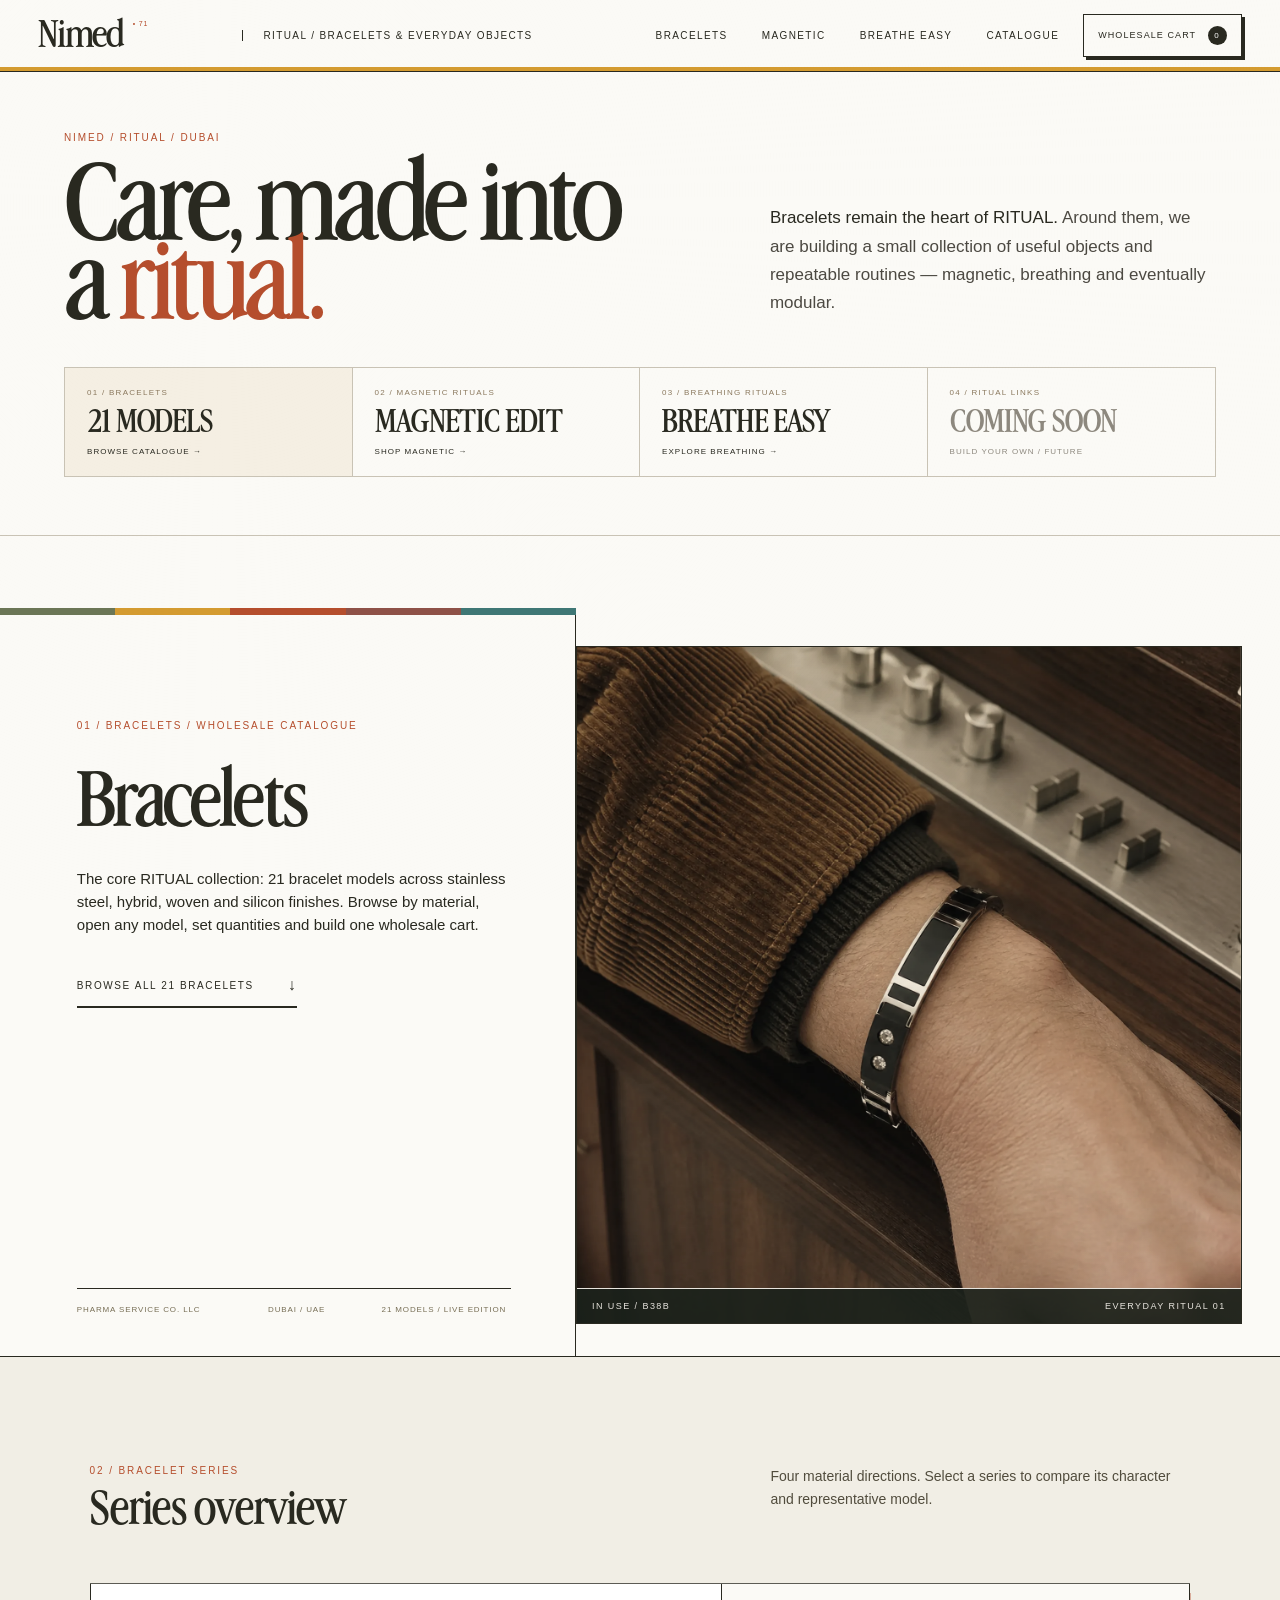
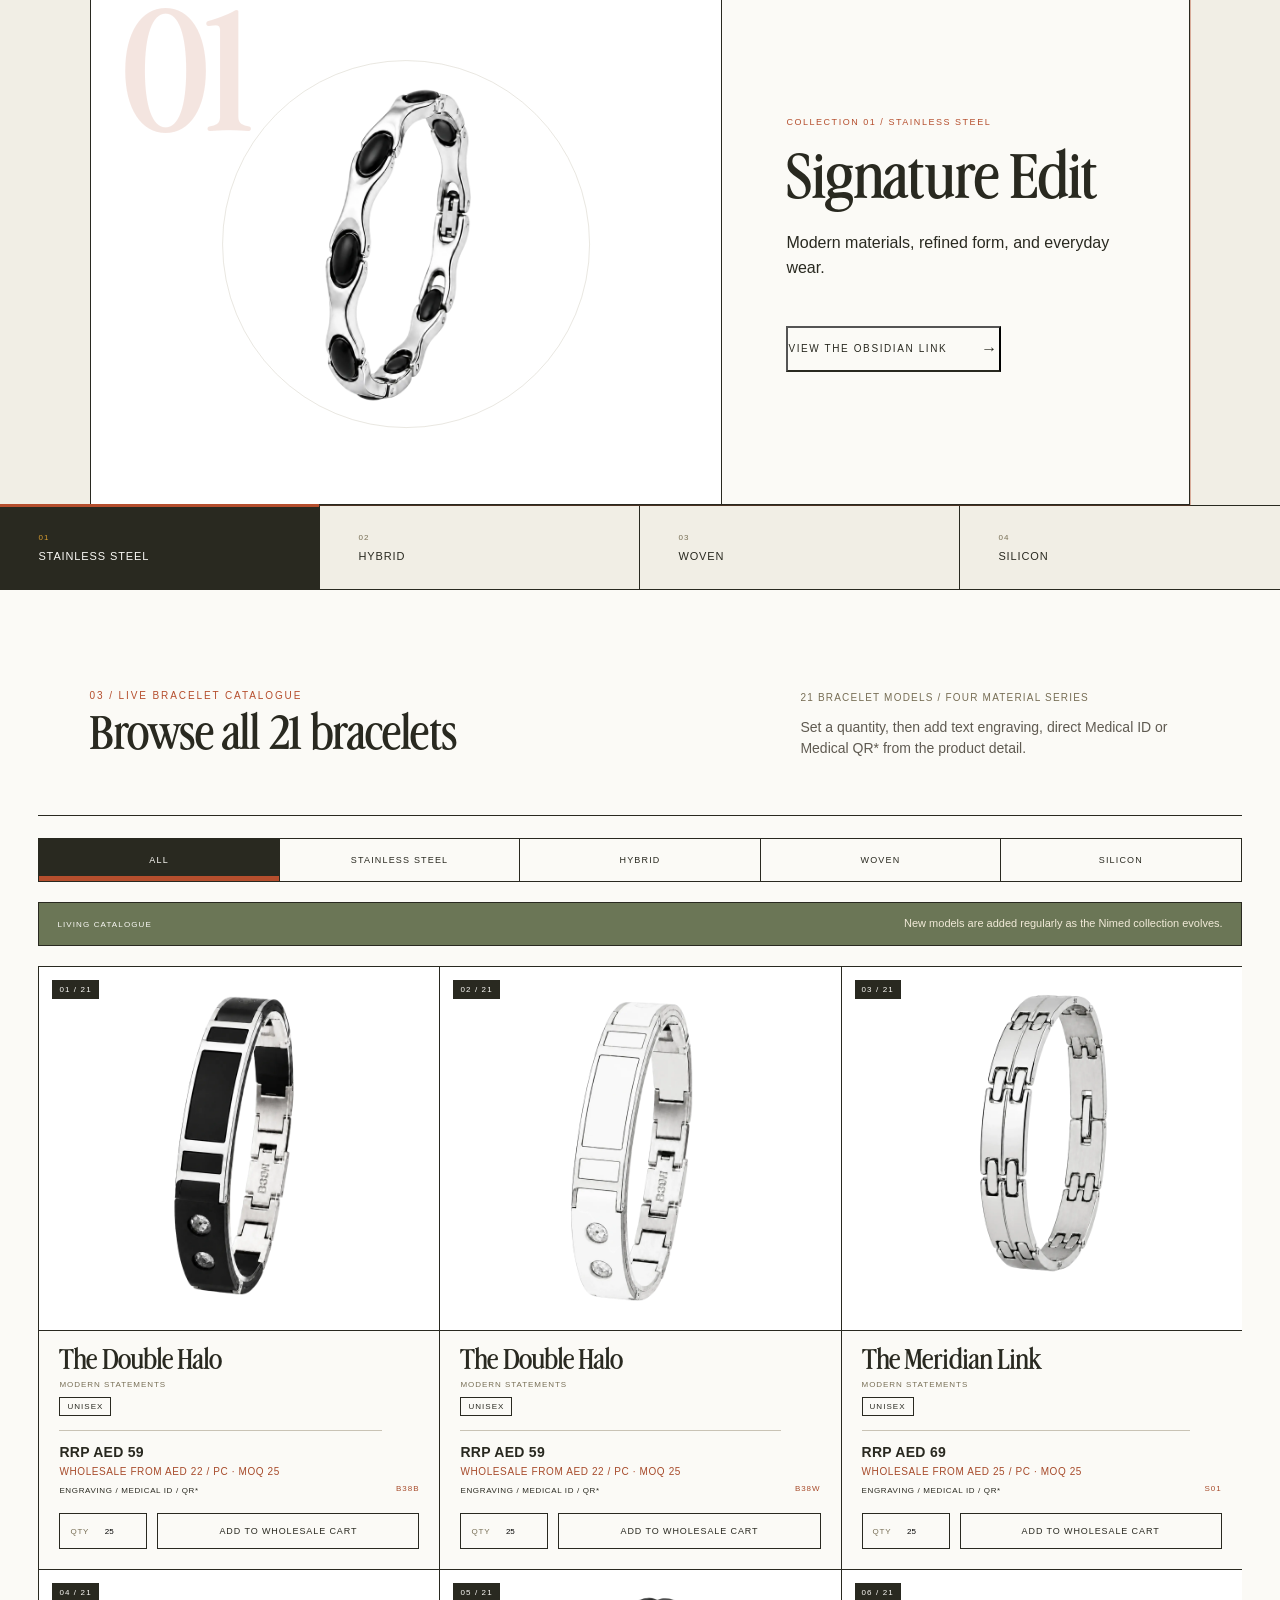
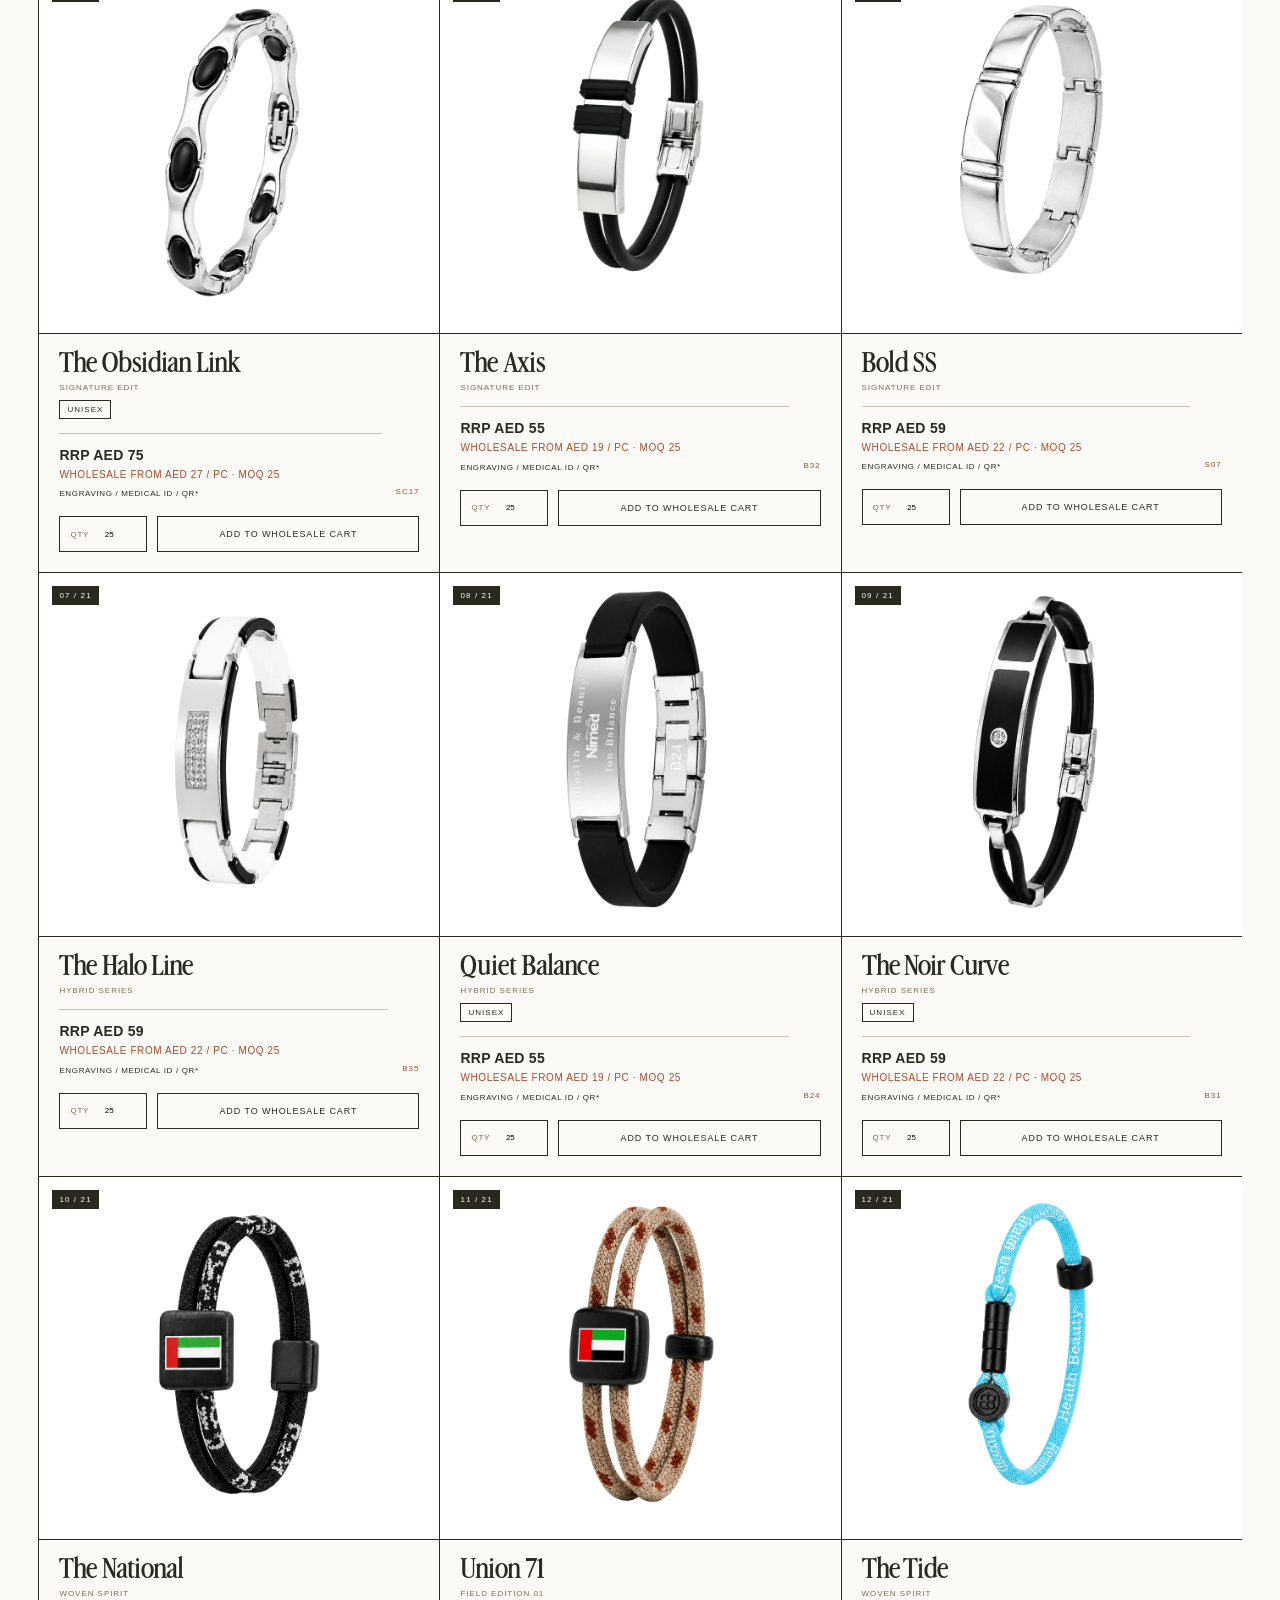
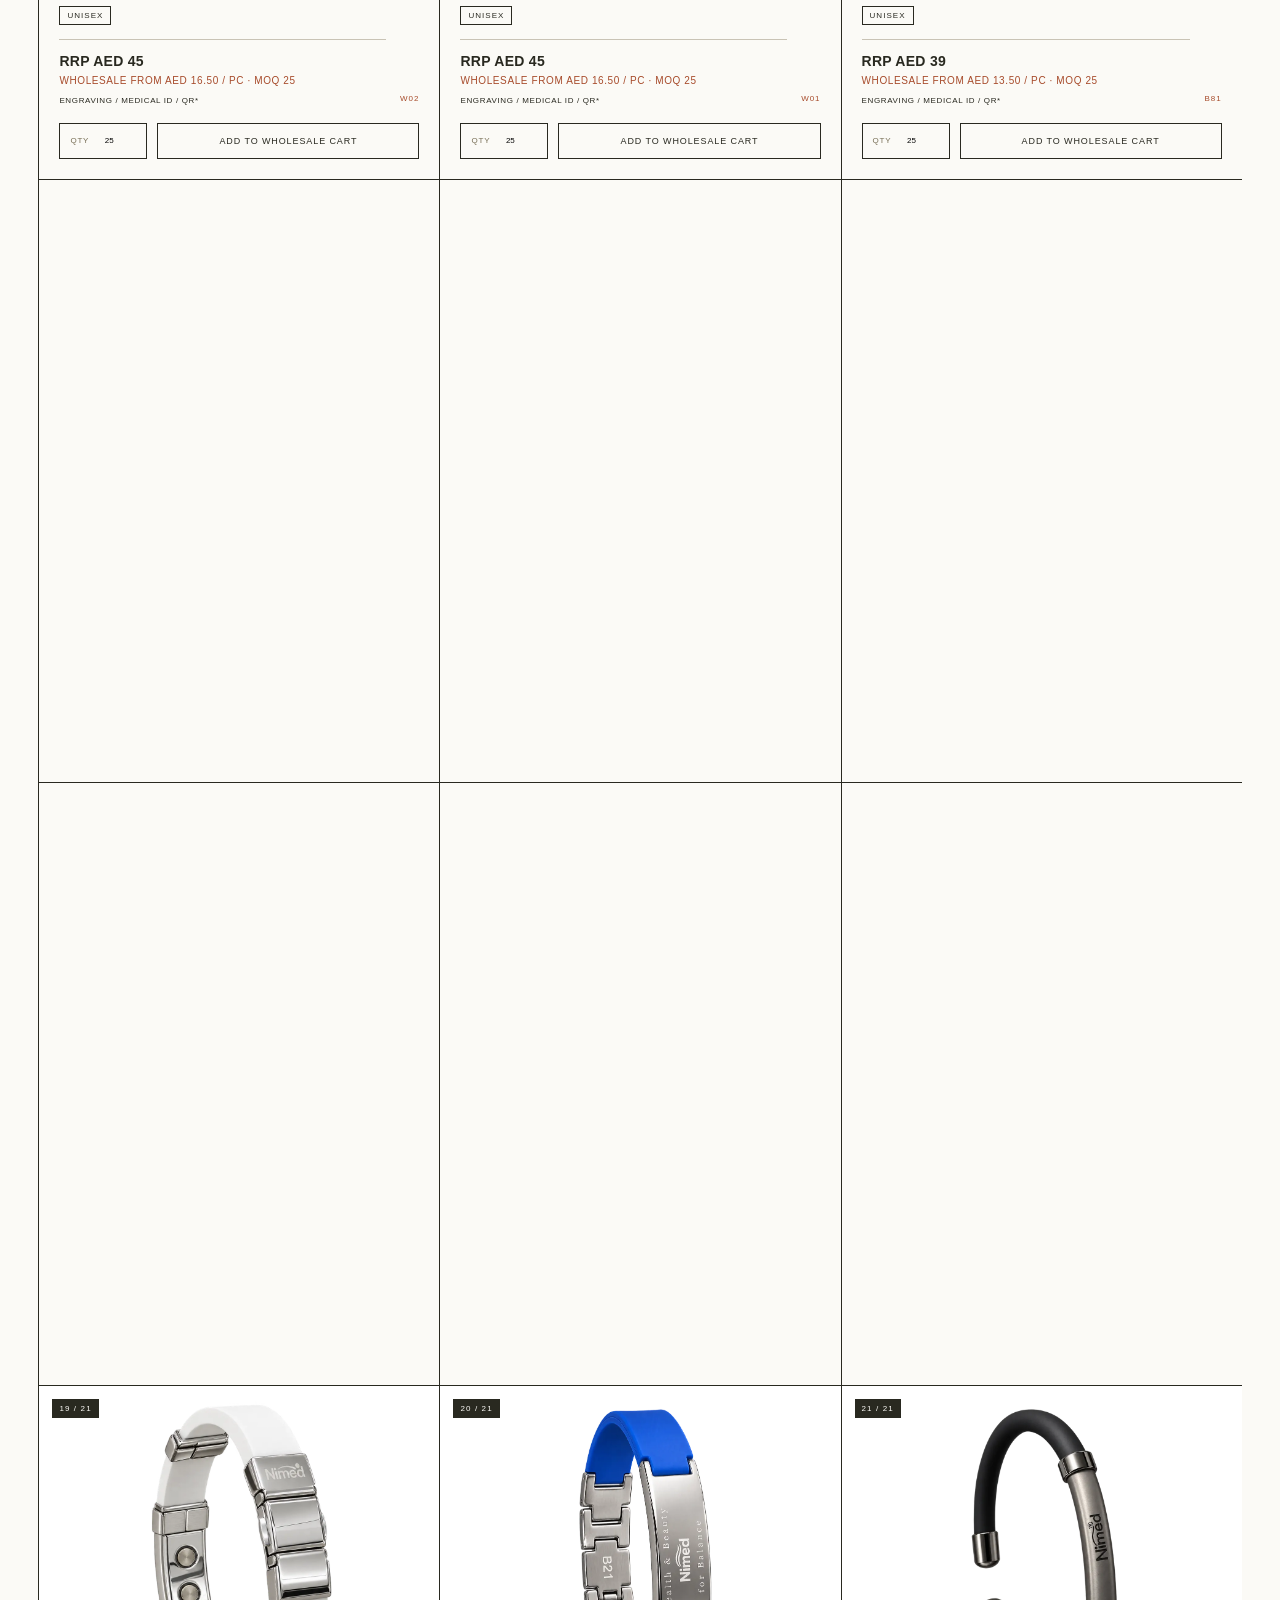
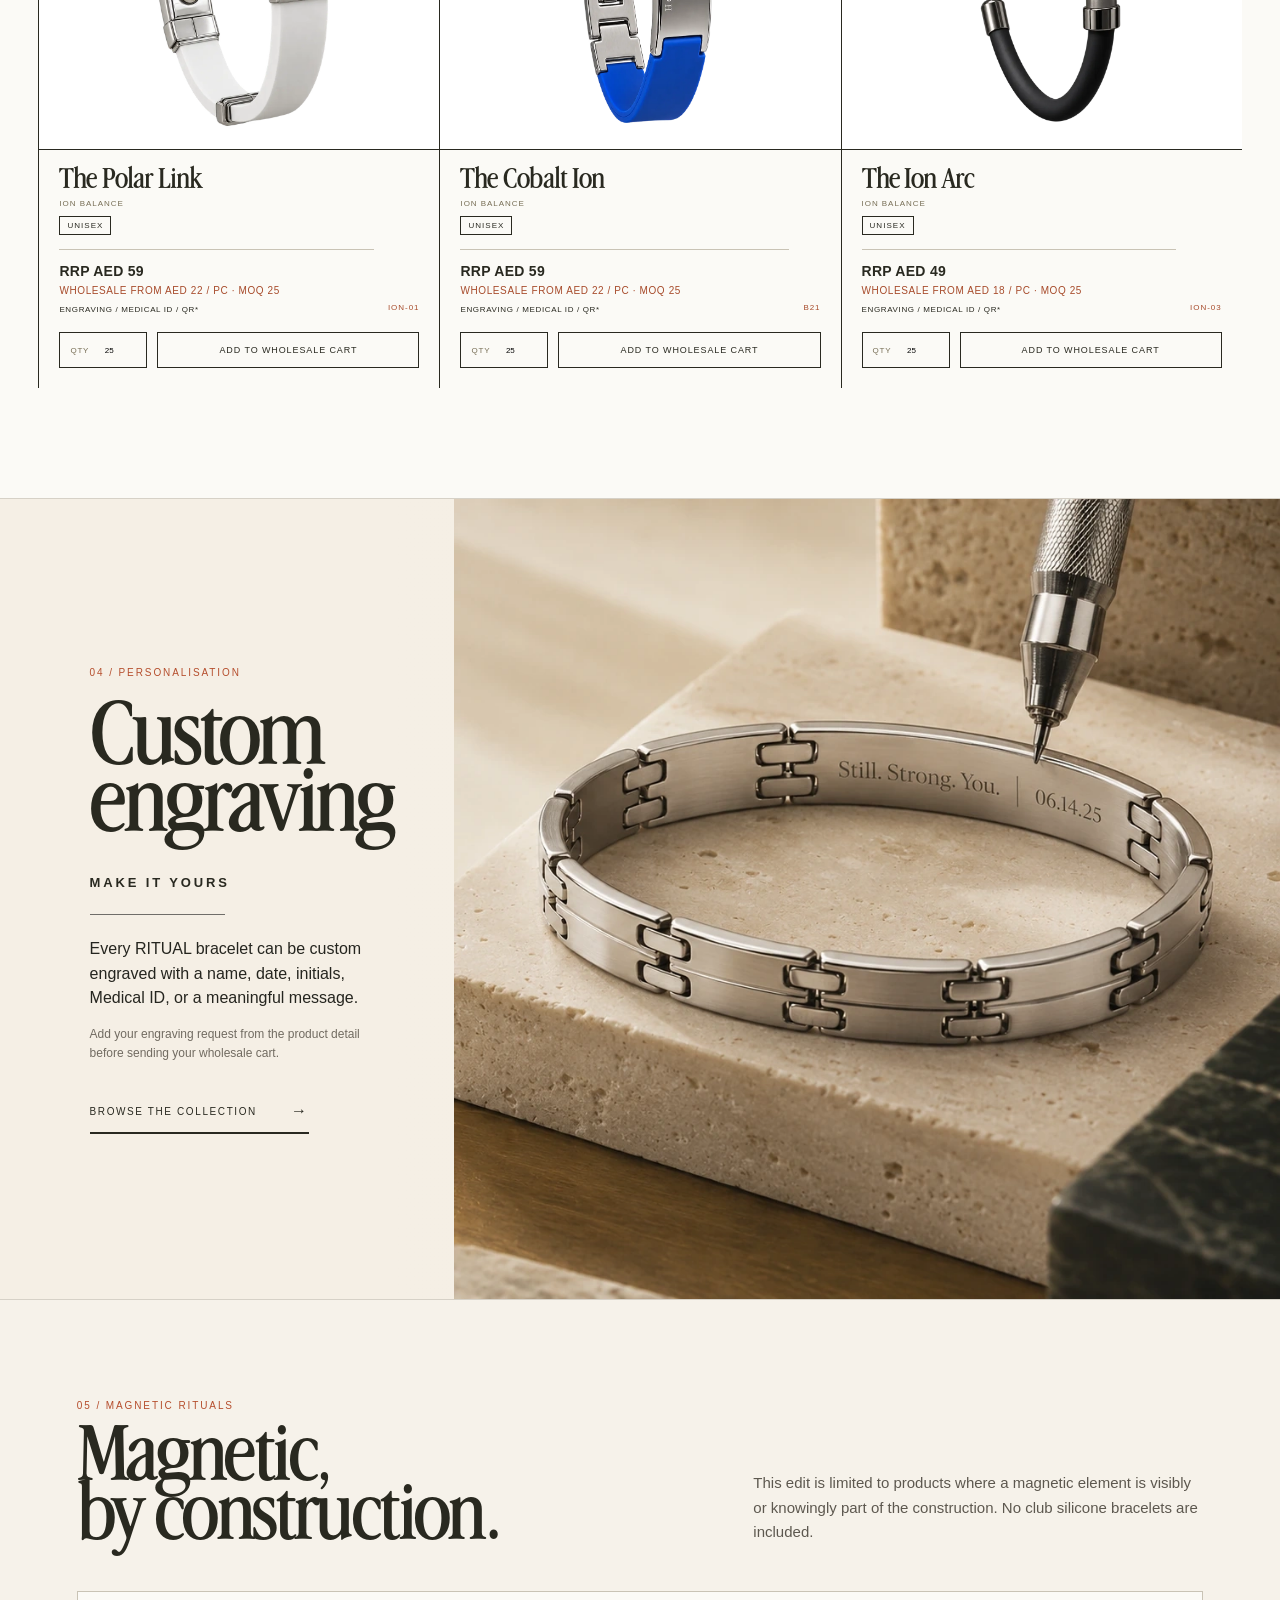
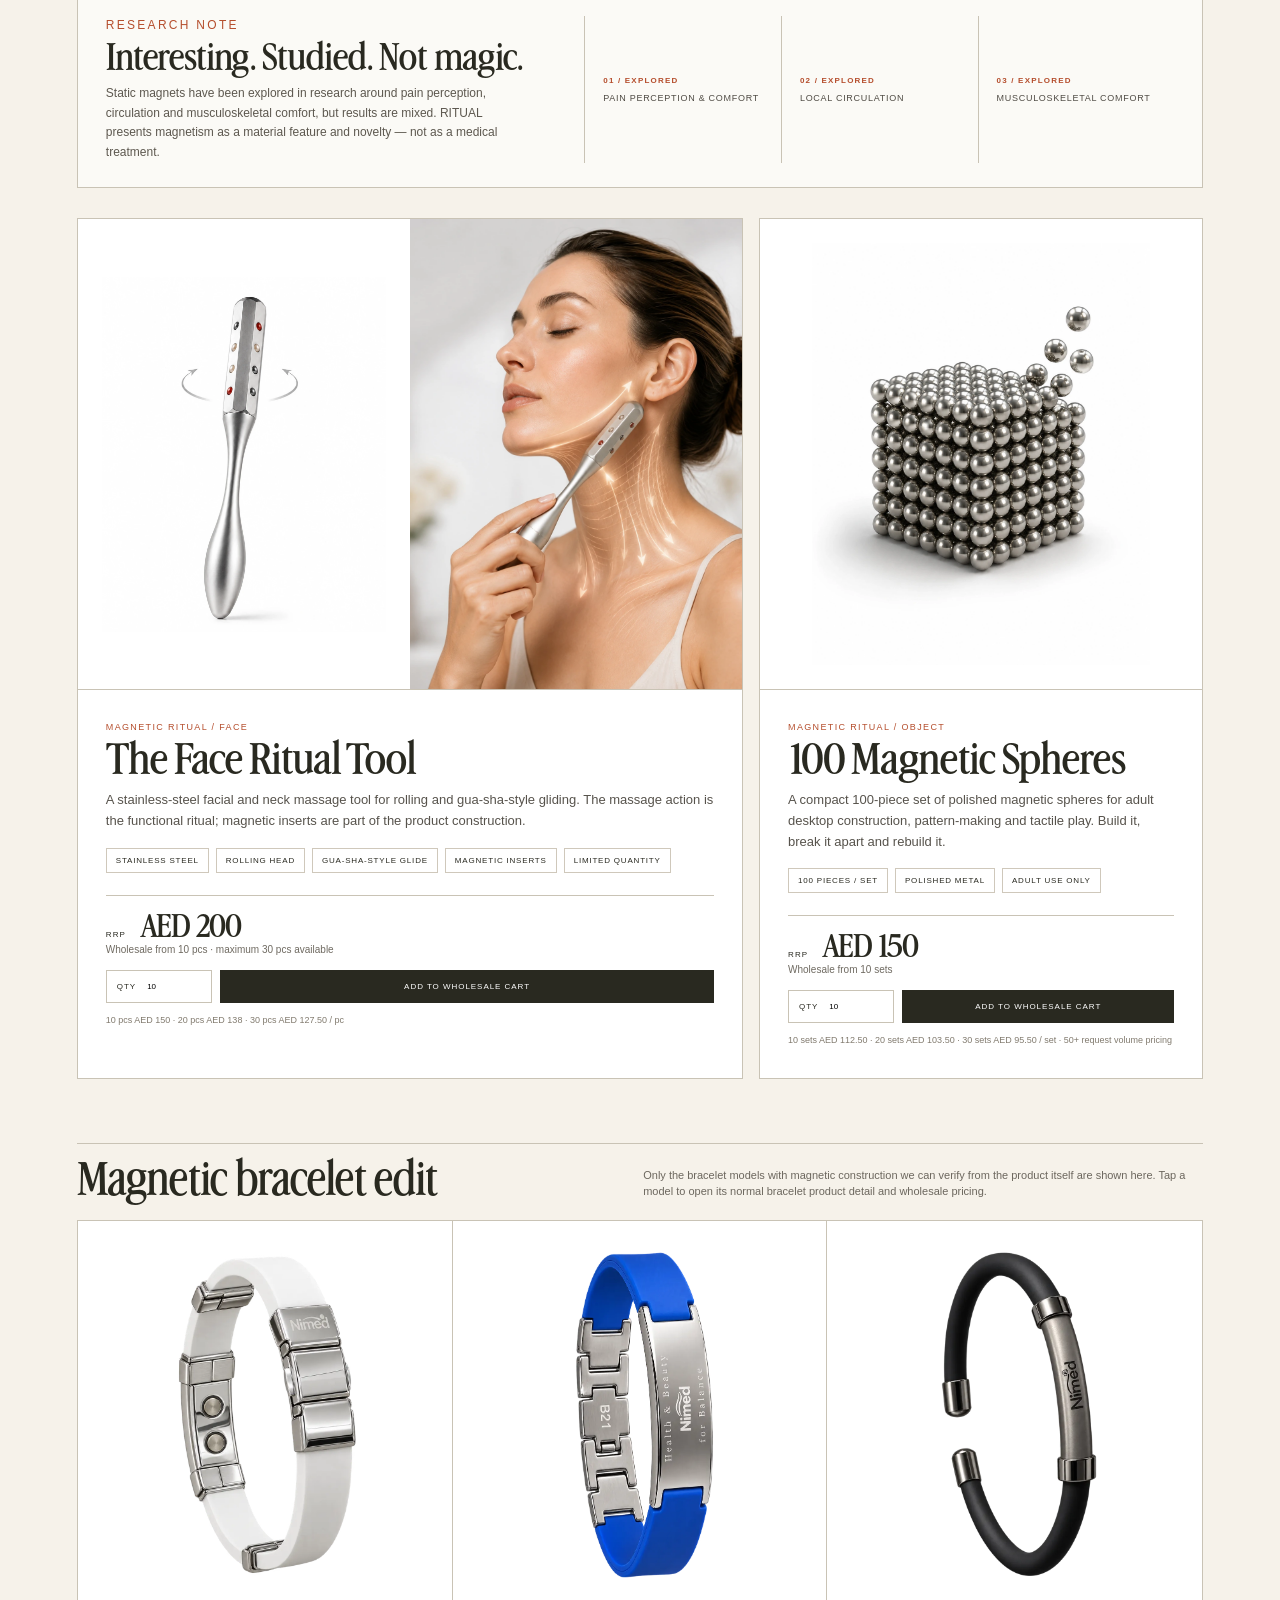
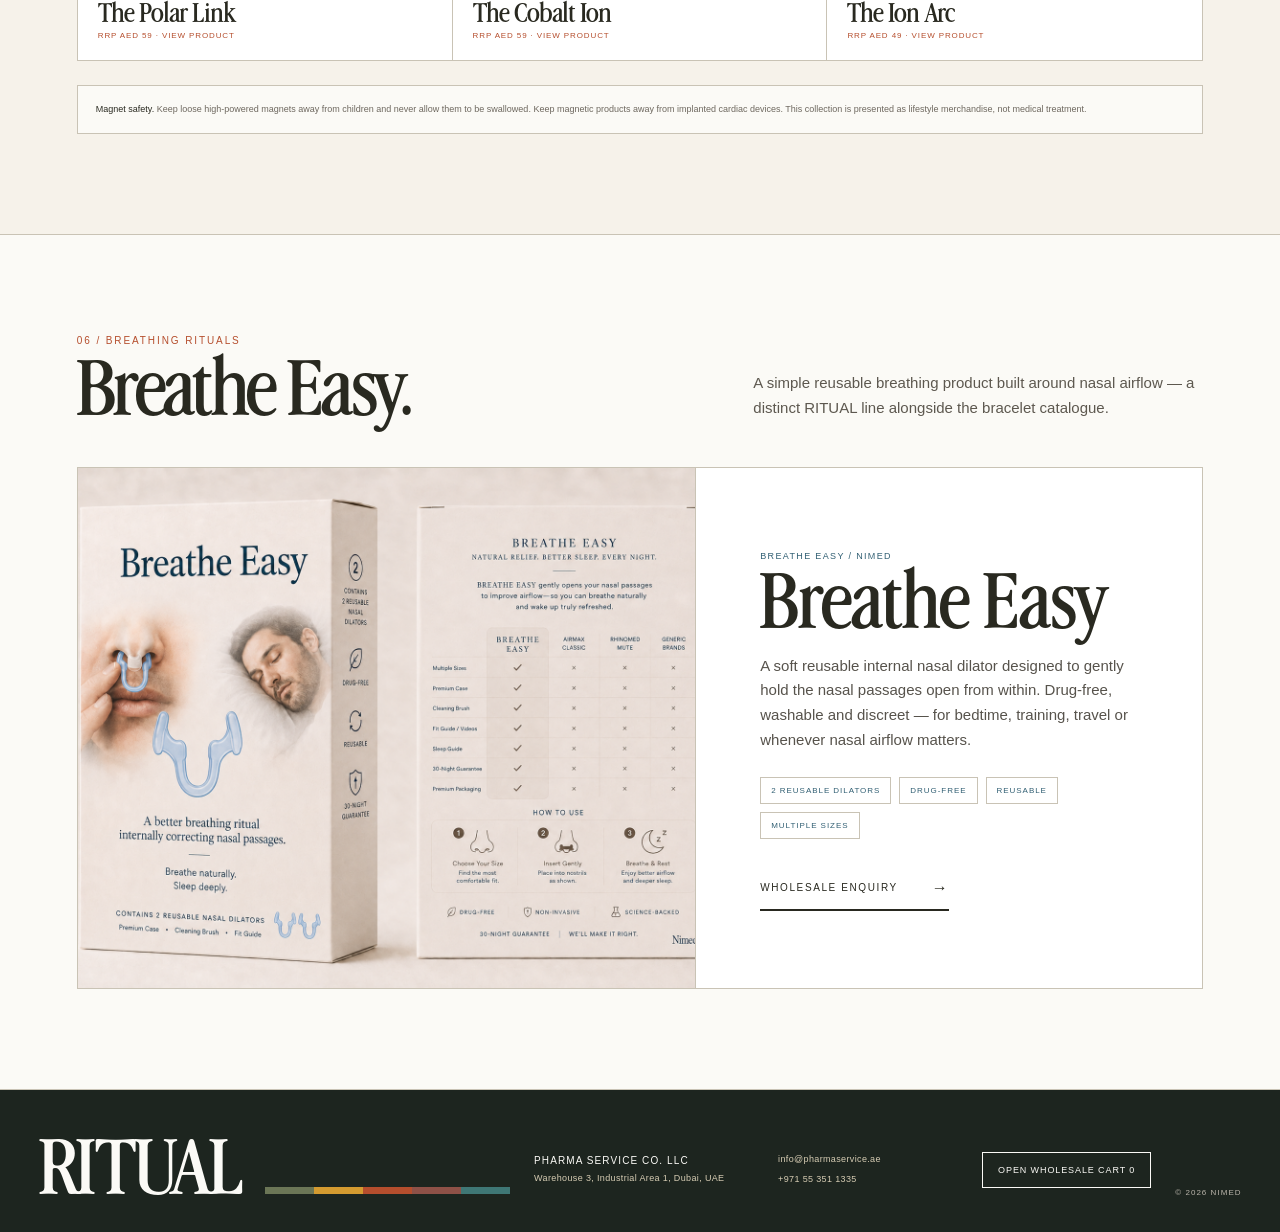
==== commit 1d7787b8: "Add files via upload" ====
--- a/index.html
+++ b/index.html
@@ -1,427 +1,290 @@
-<!doctype html>
+<!DOCTYPE html>
+
 <html lang="en">
 <head>
-  <meta charset="utf-8">
-  <meta name="viewport" content="width=device-width, initial-scale=1">
-  <meta name="theme-color" content="#fbfaf6">
-  <meta name="quote-recipient" content="info@pharmaservice.ae">
-  <meta name="description" content="RITUAL by Nimed — wear, magnetic, breathing and modular everyday rituals. Wholesale catalogue from Dubai.">
-  <title>RITUAL by Nimed / Wear · Magnetic · Breathe · Links</title>
-  <link rel="icon" href="data:,">
-  <link rel="stylesheet" href="styles.css">
-  <link rel="stylesheet" href="expansion.css">
-  <script src="script.js" defer></script>
-  <script src="new-products.js" defer></script>
-  <script src="ritual-expansion.js" defer></script>
+<meta charset="utf-8"/>
+<meta content="width=device-width, initial-scale=1" name="viewport"/>
+<meta content="#fbfaf6" name="theme-color"/>
+<meta content="info@pharmaservice.ae" name="quote-recipient"/>
+<meta content="RITUAL by Nimed — bracelets first, plus magnetic objects and breathing rituals. Wholesale catalogue from Dubai." name="description"/>
+<title>RITUAL by Nimed / Bracelets · Magnetic · Breathe</title>
+<link href="data:," rel="icon"/>
+<link href="styles.css" rel="stylesheet"/>
+<link href="expansion.css" rel="stylesheet"/>
+<script defer="" src="script.js"></script>
+<script defer="" src="new-products.js"></script>
+<script defer="" src="ritual-expansion.js"></script>
 </head>
 <body>
-  <a class="skip-link" href="#main">Skip to content</a>
-
-  <header class="site-header" data-header>
-    <a class="wordmark" href="#top" aria-label="Nimed Ritual home">Nimed</a>
-    <span class="header-line">RITUAL / everyday objects</span>
-
-    <nav class="desktop-nav" aria-label="Main navigation">
-      <a href="#top">Rituals</a>
-      <a href="#wear">Wear</a>
-      <a href="#magnetic">Magnetic</a>
-      <a href="#collection">Catalogue</a>
-    </nav>
-
-    <button class="header-quote" type="button" data-quote-open>Wholesale Cart <span data-quote-count>0</span></button>
-    <button class="menu-toggle" type="button" data-menu-toggle aria-controls="mobile-menu" aria-expanded="false">
-      <span></span><span></span><span class="sr-only">Open menu</span>
-    </button>
-  </header>
-
-  <div class="mobile-menu" id="mobile-menu" data-mobile-menu aria-hidden="true">
-    <nav aria-label="Mobile navigation">
-      <a href="#top"><span>01</span> Choose a ritual</a>
-      <a href="#wear"><span>02</span> Ritual Wear</a>
-      <a href="#magnetic"><span>03</span> Magnetic Rituals</a>
-      <a href="#breathing"><span>04</span> Breathing Rituals</a>
-      <a href="#links"><span>05</span> Ritual Links</a>
-      <a href="#collection"><span>06</span> Wholesale catalogue</a>
-      <button type="button" data-quote-open><span>07</span> Wholesale Cart <strong data-quote-count>0</strong></button>
-    </nav>
-    <p>RITUAL by Nimed<br>Care, made into a ritual</p>
-  </div>
-
-  <main id="main">
-
-    <section class="ritual-home" id="top" aria-labelledby="ritual-home-title">
-      <div class="ritual-home-intro">
-        <div>
-          <p class="kicker">Nimed / RITUAL / Dubai</p>
-          <h1 id="ritual-home-title">Care, made into a <em>ritual.</em></h1>
-        </div>
-        <p class="ritual-home-intro-copy"><strong>RITUAL is becoming more than a bracelet line.</strong> It is a home for small, repeatable objects and routines — things you wear, use, breathe with, build and return to every day.</p>
-      </div>
-
-      <div class="ritual-lines" aria-label="Choose a RITUAL product line">
-        <a class="ritual-line-card wear" href="#wear">
-          <span class="line-index">01 / Wear</span>
-          <h2>Ritual Wear</h2>
-          <p>Bracelets, club editions, woven pieces and engraved everyday objects.</p>
-          <span class="line-tag">21 models</span>
-          <span class="ritual-line-media"><img src="assets/catalogue-lifestyle-70s/obsidian-link.webp" alt="" loading="lazy"></span>
-        </a>
-
-        <a class="ritual-line-card magnetic" href="#magnetic">
-          <span class="line-index">02 / Magnetic</span>
-          <h2>Magnetic Rituals</h2>
-          <p>Magnetic bracelets, a face ritual tool and a 100-piece magnetic sphere set.</p>
-          <span class="line-tag">Explore magnetism</span>
-          <span class="ritual-line-media"><img src="assets/ritual-expansion/magnetic-face-tool.webp" alt="" loading="lazy"></span>
-        </a>
-
-        <a class="ritual-line-card breathing" href="#breathing">
-          <span class="line-index">03 / Breathe</span>
-          <h2>Breathing Rituals</h2>
-          <p>Simple, reusable objects built around the act of breathing better.</p>
-          <span class="line-tag">Breathe Easy</span>
-          <span class="breathe-visual" aria-hidden="true"><span>open / breathe / repeat</span></span>
-        </a>
-
-        <a class="ritual-line-card links" href="#links">
-          <span class="line-index">04 / Components</span>
-          <h2>Ritual Links</h2>
-          <p>Clasps, links, bands, inserts and the small pieces behind the collection.</p>
-          <span class="line-tag">Build your own / soon</span>
-          <span class="ritual-line-media"><img src="assets/ritual-expansion/links-clasp-guide.webp" alt="" loading="lazy"></span>
-        </a>
-      </div>
-    </section>
-
-    <section class="ritual-division magnetic-rituals" id="magnetic" aria-labelledby="magnetic-title">
-      <div class="ritual-section-heading">
-        <div>
-          <p class="section-index">02 / Magnetic Rituals</p>
-          <h2 id="magnetic-title">Magnetism,<br>made tangible.</h2>
-        </div>
-        <p>Some RITUAL objects contain permanent magnetic elements. We are leaning into that honestly: as a material feature, a point of curiosity and a reason to build a deliberate daily ritual around the object.</p>
-      </div>
-
-      <div class="magnetic-note">
-        <div>
-          <p class="section-index">Research note</p>
-          <h3>Interesting. Studied. Not magic.</h3>
-          <p>Static magnets have been studied in areas such as pain perception, circulation and musculoskeletal comfort, but results are mixed and no conclusive therapeutic benefit has been established. RITUAL does not present static magnets as a medical treatment.</p>
-        </div>
-        <div class="research-areas" aria-label="Areas explored in static magnet research">
-          <span><strong>01 / explored</strong>Pain perception & comfort</span>
-          <span><strong>02 / explored</strong>Local circulation</span>
-          <span><strong>03 / explored</strong>Musculoskeletal recovery</span>
-        </div>
-      </div>
-
-      <div class="magnetic-feature-grid">
-        <article class="magnetic-feature">
-          <div class="magnetic-feature-media">
-            <img class="product-isolated" src="assets/ritual-expansion/magnetic-face-tool.webp" alt="RITUAL magnetic face massage tool" loading="lazy">
-            <img src="assets/ritual-expansion/magnetic-face-tool-inuse-neck.webp" alt="Face massage tool used along the jaw and neck" loading="lazy">
-          </div>
-          <div class="magnetic-feature-copy">
-            <span class="micro-label">Magnetic Ritual / Face</span>
-            <h3>The Face Ritual Tool</h3>
-            <p>A smooth stainless-steel massage tool built for rolling, gliding and gua-sha-style facial and neck massage. Small studies of facial rollers and gua sha have reported short-term increases in local skin blood flow and microcirculation; the magnetic inserts are an additional product feature, not a therapeutic claim.</p>
-            <div class="feature-facts">
-              <span>Stainless steel</span><span>Rolling head</span><span>Gua-sha-style glide</span><span>Magnetic inserts</span>
-            </div>
-          </div>
-        </article>
-
-        <article class="magnetic-feature">
-          <div class="magnetic-feature-media single">
-            <img class="product-isolated" src="assets/ritual-expansion/magnetic-spheres-100.webp" alt="Cube made from 100 polished magnetic spheres" loading="lazy">
-          </div>
-          <div class="magnetic-feature-copy">
-            <span class="micro-label">Magnetic Ritual / Object</span>
-            <h3>100 Magnetic Spheres</h3>
-            <p>A compact set of polished magnetic spheres for adult desktop construction, pattern-making and tactile play. Build a cube, break it apart, rebuild it differently.</p>
-            <div class="feature-facts">
-              <span>100 pieces</span><span>Polished metal</span><span>Adult use only</span>
-            </div>
-          </div>
-        </article>
-      </div>
-
-      <div class="magnetic-bracelet-heading">
-        <h3>Magnetic bracelet edit</h3>
-        <p>Only models where the magnetic element is part of the known construction are included here. Tap a model to open the existing wholesale product detail.</p>
-      </div>
-      <div class="magnetic-bracelet-grid" data-magnetic-bracelets></div>
-
-      <p class="magnetic-safety"><strong>Magnet safety.</strong> Loose high-powered magnets must be kept away from children and must never be swallowed. Magnetic products should also be kept away from implanted pacemakers and ICDs; major cardiac-device guidance recommends at least 15 cm / 6 in separation. This range is presented as a lifestyle collection, not as a medical treatment.</p>
-    </section>
-
-    <section class="ritual-division breathing-rituals" id="breathing" aria-labelledby="breathing-title">
-      <div class="ritual-section-heading">
-        <div>
-          <p class="section-index">03 / Breathing Rituals</p>
-          <h2 id="breathing-title">Start with<br>one breath.</h2>
-        </div>
-        <p>Breathing Rituals is where RITUAL moves from what you wear to what you practise — beginning with one small reusable product designed around nasal airflow.</p>
-      </div>
-
-      <div class="breathing-stage">
-        <div class="breathing-product-visual" aria-hidden="true">
-          <span class="breath-device"></span>
-          <span>Soft / flexible / reusable</span>
-        </div>
-        <div class="breathing-copy">
-          <span class="micro-label">Breathe Easy / Nimed</span>
-          <h3>Breathe Easy</h3>
-          <p>A soft reusable internal nasal dilator designed to gently hold the nasal passages open from within. Drug-free, washable and discreet — built as a simple ritual for bedtime, training, travel or any moment when nasal breathing matters.</p>
-          <div class="breathing-facts">
-            <span>Reusable</span><span>Drug-free</span><span>Soft silicone</span><span>Multiple sizes</span>
-          </div>
-          <a class="arrow-link" href="mailto:info@pharmaservice.ae?subject=RITUAL%20Breathe%20Easy%20enquiry">Wholesale enquiry <span>→</span></a>
-        </div>
-      </div>
-    </section>
-
-    <section class="ritual-division ritual-links" id="links" aria-labelledby="links-title">
-      <div class="ritual-section-heading">
-        <div>
-          <p class="section-index">04 / Ritual Links</p>
-          <h2 id="links-title">Every little<br>piece matters.</h2>
-        </div>
-        <p>A dedicated home for the small hardware behind the bracelets — useful replacement pieces today, and the foundation for a future build-your-own system.</p>
-      </div>
-
-      <div class="links-stage">
-        <article class="links-card">
-          <img src="assets/ritual-expansion/links-clasp-guide.webp" alt="Bracelet clasp shown in closed and open positions" loading="lazy">
-          <div class="links-card-copy">
-            <h3>Ritual Links</h3>
-            <p>We will catalogue the loose components one by one: clasps, articulated links, silicone bands, inserts, end pieces and replacement hardware.</p>
-            <div class="link-part-chips">
-              <span>Clasps</span><span>Links</span><span>Bands</span><span>Inserts</span><span>End pieces</span><span>Replacement parts</span>
-            </div>
-          </div>
-        </article>
-
-        <article class="build-own-card">
-          <span class="coming">Future ritual / in development</span>
-          <h3>Build your own.</h3>
-          <p>The endgame for Ritual Links: choose the band, hardware, centre piece and finishing details, then assemble a bracelet that is actually yours.</p>
-        </article>
-      </div>
-    </section>
-
-    <section class="hero" id="wear" aria-labelledby="hero-title">
-      <div class="spectrum-rule hero-spectrum" aria-hidden="true"></div>
-      <div class="hero-copy">
-        <p class="kicker">05 / Ritual Wear / Wholesale catalogue</p>
-        <h1 id="hero-title"><span>Ritual</span> Wear</h1>
-        <p class="hero-statement">The original RITUAL line: bracelets in steel, hybrid, woven and silicon finishes. Browse models, choose quantities, personalise selected pieces and prepare one wholesale request.</p>
-        <a class="arrow-link" href="#collection">Browse Ritual Wear <span>&darr;</span></a>
-        <div class="hero-folio" aria-label="Catalogue information">
-          <span>Pharma Service Co. LLC</span>
-          <span>Dubai / UAE</span>
-          <span>21 models / Live edition</span>
-        </div>
-      </div>
-
-      <figure class="hero-image image-reveal">
-        <img src="assets/catalogue-lifestyle-70s/double-halo-black.webp" alt="Nimed Double Halo bracelet worn in an archival-inspired everyday setting">
-        <figcaption><span>In use / B38B</span><span>Everyday ritual 01</span></figcaption>
-      </figure>
-
-    </section>
-
-    <section class="series" id="series" aria-labelledby="series-title" data-series-shell>
-      <div class="series-heading reveal">
-        <div>
-          <p class="section-index">01 / Series guide</p>
-          <h2 id="series-title">Series overview</h2>
-        </div>
-        <p class="section-intro">Four material directions. Select a series to compare its character and representative model.</p>
-      </div>
-
-      <div class="series-stage motion-panel">
-        <div class="series-art" aria-live="polite">
-          <span class="series-number" data-series-number>01</span>
-          <img data-series-image src="assets/catalogue-transparent/obsidian-link.webp" alt="The Obsidian Link stainless-steel bracelet">
-        </div>
-
-        <div class="series-copy">
-          <p data-series-label>Collection 01 / Stainless steel</p>
-          <h3 data-series-name>Signature Edit</h3>
-          <p data-series-description>Modern materials, refined form, and everyday wear.</p>
-          <button class="arrow-link arrow-link-button" type="button" data-series-product>View The Obsidian Link <span>&rarr;</span></button>
-        </div>
-      </div>
-
-      <div class="series-tabs" role="tablist" aria-label="Bracelet series">
-        <button type="button" role="tab" data-series="steel" aria-selected="true"><span>01</span> Stainless steel</button>
-        <button type="button" role="tab" data-series="hybrid" aria-selected="false"><span>02</span> Hybrid</button>
-        <button type="button" role="tab" data-series="woven" aria-selected="false"><span>03</span> Woven</button>
-        <button type="button" role="tab" data-series="silicon" aria-selected="false"><span>04</span> Silicon</button>
-      </div>
-    </section>
-
-    <section class="engraving-banner reveal" id="engraving" aria-labelledby="engraving-title">
-      <div class="engraving-banner-copy">
-        <p class="section-index">02 / Personalisation</p>
-        <h2 id="engraving-title">Custom<br>engraving</h2>
-        <p class="engraving-kicker">Make it yours</p>
-        <span class="engraving-rule" aria-hidden="true"></span>
-        <p class="engraving-body">Every RITUAL bracelet can be custom engraved with a name, date, initials, Medical ID, or a meaningful message.</p>
-        <p class="engraving-note">Add your engraving request from the product detail before sending your wholesale cart.</p>
-        <a class="arrow-link" href="#collection">Browse the collection <span>&rarr;</span></a>
-      </div>
-      <div class="engraving-banner-visual">
-        <img src="assets/banner/custom-engraving-visual-v3.webp" alt="Stainless steel bracelet shown with custom engraving in progress" loading="lazy">
-      </div>
-    </section>
-
-    <section class="collection" id="collection" aria-labelledby="collection-title">
-      <div class="collection-heading reveal">
-        <div>
-          <p class="section-index">03 / Live catalogue</p>
-          <h2 id="collection-title">Browse all models</h2>
-        </div>
-        <div class="collection-guide">
-          <p class="collection-summary"><span data-product-count>21</span> models / four material series</p>
-          <p>Set a quantity, then add text engraving, direct Medical ID or Medical QR* from the product detail.</p>
-        </div>
-      </div>
-
-      <div class="filters" role="group" aria-label="Filter collection">
-        <button type="button" class="is-active" data-filter="all">All</button>
-        <button type="button" data-filter="steel">Stainless steel</button>
-        <button type="button" data-filter="hybrid">Hybrid</button>
-        <button type="button" data-filter="woven">Woven</button>
-        <button type="button" data-filter="silicon">Silicon</button>
-      </div>
-
-      <div class="catalogue-update" role="note">
-        <span>Living catalogue</span>
-        <p>New models are added regularly as the Nimed collection evolves.</p>
-      </div>
-
-      <div class="product-grid" data-product-grid aria-live="polite"></div>
-    </section>
-
-  </main>
-
-  <footer>
-    <a class="footer-wordmark" href="#top">RITUAL</a>
-    <div class="footer-rule spectrum-rule"></div>
-    <div class="footer-company">
-      <strong>Pharma Service Co. LLC</strong>
-      <span>Warehouse 3, Industrial Area 1, Dubai, UAE</span>
-    </div>
-    <div class="footer-contact">
-      <a href="mailto:info@pharmaservice.ae">info@pharmaservice.ae</a>
-      <a href="tel:+971553511335">+971 55 351 1335</a>
-    </div>
-    <button type="button" data-quote-open>Open quotation <span data-quote-count>0</span></button>
-    <p>&copy; 2026 Nimed</p>
-  </footer>
-
-  <dialog class="product-dialog" data-dialog>
-    <button class="dialog-close" type="button" data-dialog-close aria-label="Close product details">Close</button>
-    <div class="dialog-gallery">
-      <div class="dialog-visual">
-        <img data-dialog-image src="" alt="">
-        <button class="gallery-arrow gallery-arrow-prev" type="button" data-gallery-prev aria-label="Previous product image"><span aria-hidden="true">&#8592;</span></button>
-        <button class="gallery-arrow gallery-arrow-next" type="button" data-gallery-next aria-label="Next product image"><span aria-hidden="true">&#8594;</span></button>
-        <span class="gallery-position" data-gallery-position aria-live="polite">1 / 3</span>
-      </div>
-    </div>
-    <div class="dialog-copy">
-      <p class="product-code" data-dialog-code></p>
-      <h2 data-dialog-name></h2>
-      <p data-dialog-description></p>
-      <div class="dialog-product-meta">
-        <span data-dialog-series></span>
-        <span class="product-unisex-label" data-dialog-unisex hidden>UNISEX</span>
-      </div>
-      <div class="dialog-pricing">
-        <p><span>Retail / RRP</span><strong data-dialog-retail></strong></p>
-        <p><span>Wholesale tiers</span><span data-dialog-wholesale></span></p>
-      </div>
-      <fieldset class="personalisation-panel">
-        <legend>Personalisation</legend>
-        <label class="option-check">
-          <input type="checkbox" data-dialog-engraving>
-          <span>Standard text engraving</span>
-        </label>
-        <label class="engraving-copy" data-engraving-copy>
+<a class="skip-link" href="#main">Skip to content</a>
+<header class="site-header" data-header="">
+<a aria-label="Nimed Ritual home" class="wordmark" href="#top">Nimed</a>
+<span class="header-line">RITUAL / bracelets &amp; everyday objects</span>
+<nav aria-label="Main navigation" class="desktop-nav"><a href="#bracelets">Bracelets</a><a href="#magnetic">Magnetic</a><a href="#breathing">Breathe Easy</a><a href="#collection">Catalogue</a></nav>
+<button class="header-quote" data-quote-open="" type="button">Wholesale Cart <span data-quote-count="">0</span></button>
+<button aria-controls="mobile-menu" aria-expanded="false" class="menu-toggle" data-menu-toggle="" type="button">
+<span></span><span></span><span class="sr-only">Open menu</span>
+</button>
+</header>
+<div aria-hidden="true" class="mobile-menu" data-mobile-menu="" id="mobile-menu">
+<nav aria-label="Mobile navigation"><a href="#bracelets"><span>01</span> Bracelets</a><a href="#collection"><span>02</span> Bracelet catalogue</a><a href="#magnetic"><span>03</span> Magnetic Rituals</a><a href="#breathing"><span>04</span> Breathing Rituals</a><span class="mobile-coming-soon"><span>05</span> Ritual Links / Coming soon</span><button data-quote-open="" type="button"><span>06</span> Wholesale Cart <strong data-quote-count="">0</strong></button></nav>
+<p>RITUAL by Nimed<br/>Care, made into a ritual</p>
+</div>
+<main id="main">
+<section aria-labelledby="ritual-home-title" class="ritual-home" id="top"><div class="ritual-home-intro">
+<div>
+<p class="kicker">Nimed / RITUAL / Dubai</p>
+<h1 id="ritual-home-title">Care, made into a <em>ritual.</em></h1>
+</div>
+<p class="ritual-home-intro-copy"><strong>Bracelets remain the heart of RITUAL.</strong> Around them, we are building a small collection of useful objects and repeatable routines — magnetic, breathing and eventually modular.</p>
+</div><div aria-label="Choose a RITUAL product line" class="ritual-lines">
+<a class="ritual-line-card primary" href="#collection"><span>01 / BRACELETS</span><strong>21 MODELS</strong><b>Browse catalogue →</b></a>
+<a class="ritual-line-card" href="#magnetic"><span>02 / MAGNETIC RITUALS</span><strong>MAGNETIC EDIT</strong><b>Shop magnetic →</b></a>
+<a class="ritual-line-card" href="#breathing"><span>03 / BREATHING RITUALS</span><strong>BREATHE EASY</strong><b>Explore breathing →</b></a>
+<div aria-disabled="true" class="ritual-line-card coming-soon"><span>04 / RITUAL LINKS</span><strong>COMING SOON</strong><b>Build your own / future</b></div>
+</div></section><section aria-labelledby="hero-title" class="hero" id="bracelets">
+<div aria-hidden="true" class="spectrum-rule hero-spectrum"></div>
+<div class="hero-copy">
+<p class="kicker">01 / Bracelets / Wholesale catalogue</p>
+<h1 id="hero-title">Bracelets</h1>
+<p class="hero-statement">The core RITUAL collection: 21 bracelet models across stainless steel, hybrid, woven and silicon finishes. Browse by material, open any model, set quantities and build one wholesale cart.</p>
+<a class="arrow-link" href="#collection">Browse all 21 bracelets <span>↓</span></a>
+<div aria-label="Catalogue information" class="hero-folio">
+<span>Pharma Service Co. LLC</span>
+<span>Dubai / UAE</span>
+<span>21 models / Live edition</span>
+</div>
+</div>
+<figure class="hero-image image-reveal">
+<img alt="Nimed Double Halo bracelet worn in an archival-inspired everyday setting" src="assets/catalogue-lifestyle-70s/double-halo-black.webp"/>
+<figcaption><span>In use / B38B</span><span>Everyday ritual 01</span></figcaption>
+</figure>
+</section><section aria-labelledby="series-title" class="series" data-series-shell="" id="series">
+<div class="series-heading reveal">
+<div>
+<p class="section-index">02 / Bracelet series</p>
+<h2 id="series-title">Series overview</h2>
+</div>
+<p class="section-intro">Four material directions. Select a series to compare its character and representative model.</p>
+</div>
+<div class="series-stage motion-panel">
+<div aria-live="polite" class="series-art">
+<span class="series-number" data-series-number="">01</span>
+<img alt="The Obsidian Link stainless-steel bracelet" data-series-image="" src="assets/catalogue-transparent/obsidian-link.webp"/>
+</div>
+<div class="series-copy">
+<p data-series-label="">Collection 01 / Stainless steel</p>
+<h3 data-series-name="">Signature Edit</h3>
+<p data-series-description="">Modern materials, refined form, and everyday wear.</p>
+<button class="arrow-link arrow-link-button" data-series-product="" type="button">View The Obsidian Link <span>→</span></button>
+</div>
+</div>
+<div aria-label="Bracelet series" class="series-tabs" role="tablist">
+<button aria-selected="true" data-series="steel" role="tab" type="button"><span>01</span> Stainless steel</button>
+<button aria-selected="false" data-series="hybrid" role="tab" type="button"><span>02</span> Hybrid</button>
+<button aria-selected="false" data-series="woven" role="tab" type="button"><span>03</span> Woven</button>
+<button aria-selected="false" data-series="silicon" role="tab" type="button"><span>04</span> Silicon</button>
+</div>
+</section><section aria-labelledby="collection-title" class="collection" id="collection">
+<div class="collection-heading reveal">
+<div>
+<p class="section-index">03 / Live bracelet catalogue</p>
+<h2 id="collection-title">Browse all 21 bracelets</h2>
+</div>
+<div class="collection-guide">
+<p class="collection-summary"><span data-product-count="">21</span> bracelet models / four material series</p>
+<p>Set a quantity, then add text engraving, direct Medical ID or Medical QR* from the product detail.</p>
+</div>
+</div>
+<div aria-label="Filter collection" class="filters" role="group">
+<button class="is-active" data-filter="all" type="button">All</button>
+<button data-filter="steel" type="button">Stainless steel</button>
+<button data-filter="hybrid" type="button">Hybrid</button>
+<button data-filter="woven" type="button">Woven</button>
+<button data-filter="silicon" type="button">Silicon</button>
+</div>
+<div class="catalogue-update" role="note">
+<span>Living catalogue</span>
+<p>New models are added regularly as the Nimed collection evolves.</p>
+</div>
+<div aria-live="polite" class="product-grid" data-product-grid=""></div>
+</section><section aria-labelledby="engraving-title" class="engraving-banner reveal" id="engraving">
+<div class="engraving-banner-copy">
+<p class="section-index">04 / Personalisation</p>
+<h2 id="engraving-title">Custom<br/>engraving</h2>
+<p class="engraving-kicker">Make it yours</p>
+<span aria-hidden="true" class="engraving-rule"></span>
+<p class="engraving-body">Every RITUAL bracelet can be custom engraved with a name, date, initials, Medical ID, or a meaningful message.</p>
+<p class="engraving-note">Add your engraving request from the product detail before sending your wholesale cart.</p>
+<a class="arrow-link" href="#collection">Browse the collection <span>→</span></a>
+</div>
+<div class="engraving-banner-visual">
+<img alt="Stainless steel bracelet shown with custom engraving in progress" loading="lazy" src="assets/banner/custom-engraving-visual-v3.webp"/>
+</div>
+</section><section aria-labelledby="magnetic-title" class="ritual-division magnetic-rituals" id="magnetic"><div class="ritual-section-heading">
+<div><p class="section-index">05 / Magnetic Rituals</p><h2 id="magnetic-title">Magnetic,<br/>by construction.</h2></div>
+<p>This edit is limited to products where a magnetic element is visibly or knowingly part of the construction. No club silicone bracelets are included.</p>
+</div><div class="magnetic-note">
+<div><p class="section-index">Research note</p><h3>Interesting. Studied. Not magic.</h3><p>Static magnets have been explored in research around pain perception, circulation and musculoskeletal comfort, but results are mixed. RITUAL presents magnetism as a material feature and novelty — not as a medical treatment.</p></div>
+<div aria-label="Areas explored in static magnet research" class="research-areas">
+<span><strong>01 / explored</strong>Pain perception &amp; comfort</span>
+<span><strong>02 / explored</strong>Local circulation</span>
+<span><strong>03 / explored</strong>Musculoskeletal comfort</span>
+</div>
+</div><div class="magnetic-feature-grid">
+<article class="magnetic-feature magnetic-shop-card" data-magnetic-shop="face-ritual-tool">
+<div class="magnetic-feature-media">
+<img alt="RITUAL Face Ritual Tool" class="product-isolated" loading="lazy" src="assets/ritual-expansion/magnetic-face-tool.webp"/>
+<img alt="Face Ritual Tool used along the jaw and neck" loading="lazy" src="assets/ritual-expansion/magnetic-face-tool-inuse-neck.webp"/>
+</div>
+<div class="magnetic-feature-copy">
+<span class="micro-label">Magnetic Ritual / Face</span>
+<h3>The Face Ritual Tool</h3>
+<p>A stainless-steel facial and neck massage tool for rolling and gua-sha-style gliding. The massage action is the functional ritual; magnetic inserts are part of the product construction.</p>
+<div class="feature-facts"><span>Stainless steel</span><span>Rolling head</span><span>Gua-sha-style glide</span><span>Magnetic inserts</span><span>Limited quantity</span></div>
+<div class="magnetic-price"><span>RRP</span><strong>AED 200</strong><small>Wholesale from 10 pcs · maximum 30 pcs available</small></div>
+<div class="magnetic-buy"><label>Qty <input data-magnetic-qty="face-ritual-tool" max="30" min="10" step="1" type="number" value="10"/></label><button data-magnetic-add="face-ritual-tool" type="button">Add to wholesale cart</button></div>
+<p class="magnetic-tier-note">10 pcs AED 150 · 20 pcs AED 138 · 30 pcs AED 127.50 / pc</p>
+</div>
+</article>
+<article class="magnetic-feature magnetic-shop-card" data-magnetic-shop="magnetic-spheres-100">
+<div class="magnetic-feature-media single">
+<img alt="Cube made from 100 polished magnetic spheres" class="product-isolated" loading="lazy" src="assets/ritual-expansion/magnetic-spheres-100.webp"/>
+</div>
+<div class="magnetic-feature-copy">
+<span class="micro-label">Magnetic Ritual / Object</span>
+<h3>100 Magnetic Spheres</h3>
+<p>A compact 100-piece set of polished magnetic spheres for adult desktop construction, pattern-making and tactile play. Build it, break it apart and rebuild it.</p>
+<div class="feature-facts"><span>100 pieces / set</span><span>Polished metal</span><span>Adult use only</span></div>
+<div class="magnetic-price"><span>RRP</span><strong>AED 150</strong><small>Wholesale from 10 sets</small></div>
+<div class="magnetic-buy"><label>Qty <input data-magnetic-qty="magnetic-spheres-100" max="9999" min="10" step="1" type="number" value="10"/></label><button data-magnetic-add="magnetic-spheres-100" type="button">Add to wholesale cart</button></div>
+<p class="magnetic-tier-note">10 sets AED 112.50 · 20 sets AED 103.50 · 30 sets AED 95.50 / set · 50+ request volume pricing</p>
+</div>
+</article>
+</div><div class="magnetic-bracelet-heading">
+<h3>Magnetic bracelet edit</h3>
+<p>Only the bracelet models with magnetic construction we can verify from the product itself are shown here. Tap a model to open its normal bracelet product detail and wholesale pricing.</p>
+</div><div class="magnetic-bracelet-grid" data-magnetic-bracelets=""></div><p class="magnetic-safety"><strong>Magnet safety.</strong> Keep loose high-powered magnets away from children and never allow them to be swallowed. Keep magnetic products away from implanted cardiac devices. This collection is presented as lifestyle merchandise, not medical treatment.</p></section><section aria-labelledby="breathing-title" class="ritual-division breathing-rituals" id="breathing"><div class="ritual-section-heading">
+<div><p class="section-index">06 / Breathing Rituals</p><h2 id="breathing-title">Breathe Easy.</h2></div>
+<p>A simple reusable breathing product built around nasal airflow — a distinct RITUAL line alongside the bracelet catalogue.</p>
+</div><div class="breathing-stage">
+<div class="breathing-product-visual"><img alt="Breathe Easy reusable nasal dilator packaging" loading="lazy" src="assets/ritual-expansion/breathe-easy-packaging.png"/></div>
+<div class="breathing-copy">
+<span class="micro-label">Breathe Easy / Nimed</span>
+<h3>Breathe Easy</h3>
+<p>A soft reusable internal nasal dilator designed to gently hold the nasal passages open from within. Drug-free, washable and discreet — for bedtime, training, travel or whenever nasal airflow matters.</p>
+<div class="breathing-facts"><span>2 reusable dilators</span><span>Drug-free</span><span>Reusable</span><span>Multiple sizes</span></div>
+<a class="arrow-link" href="mailto:info@pharmaservice.ae?subject=RITUAL%20Breathe%20Easy%20enquiry">Wholesale enquiry <span>→</span></a>
+</div>
+</div></section></main>
+<footer>
+<a class="footer-wordmark" href="#top">RITUAL</a>
+<div class="footer-rule spectrum-rule"></div>
+<div class="footer-company">
+<strong>Pharma Service Co. LLC</strong>
+<span>Warehouse 3, Industrial Area 1, Dubai, UAE</span>
+</div>
+<div class="footer-contact">
+<a href="mailto:info@pharmaservice.ae">info@pharmaservice.ae</a>
+<a href="tel:+971553511335">+971 55 351 1335</a>
+</div>
+<button data-quote-open="" type="button">Open wholesale cart <span data-quote-count="">0</span></button>
+<p>© 2026 Nimed</p>
+</footer>
+<dialog class="product-dialog" data-dialog="">
+<button aria-label="Close product details" class="dialog-close" data-dialog-close="" type="button">Close</button>
+<div class="dialog-gallery">
+<div class="dialog-visual">
+<img alt="" data-dialog-image="" src=""/>
+<button aria-label="Previous product image" class="gallery-arrow gallery-arrow-prev" data-gallery-prev="" type="button"><span aria-hidden="true">←</span></button>
+<button aria-label="Next product image" class="gallery-arrow gallery-arrow-next" data-gallery-next="" type="button"><span aria-hidden="true">→</span></button>
+<span aria-live="polite" class="gallery-position" data-gallery-position="">1 / 3</span>
+</div>
+</div>
+<div class="dialog-copy">
+<p class="product-code" data-dialog-code=""></p>
+<h2 data-dialog-name=""></h2>
+<p data-dialog-description=""></p>
+<div class="dialog-product-meta">
+<span data-dialog-series=""></span>
+<span class="product-unisex-label" data-dialog-unisex="" hidden="">UNISEX</span>
+</div>
+<div class="dialog-pricing">
+<p><span>Retail / RRP</span><strong data-dialog-retail=""></strong></p>
+<p><span>Wholesale tiers</span><span data-dialog-wholesale=""></span></p>
+</div>
+<fieldset class="personalisation-panel">
+<legend>Personalisation</legend>
+<label class="option-check">
+<input data-dialog-engraving="" type="checkbox"/>
+<span>Standard text engraving</span>
+</label>
+<label class="engraving-copy" data-engraving-copy="">
           Engraving copy
-          <input type="text" maxlength="80" placeholder="Name, initials or short message" data-dialog-engraving-text disabled>
-        </label>
-        <label class="option-check">
-          <input type="checkbox" data-dialog-medical-id>
-          <span>Direct Medical ID engraving</span>
-        </label>
-        <p class="option-note">Medical symbol plus concise emergency text. Exact private copy is supplied after quotation and shown on an approval proof.</p>
-        <label class="option-check">
-          <input type="checkbox" data-dialog-medical-qr>
-          <span>Medical QR engraving*</span>
-        </label>
-        <p class="option-note">*A scannable QR with a medical asterisk marker, linked to a customer-managed emergency profile. URL, placement and scan proof are confirmed after quotation.</p>
-        <p class="personalisation-privacy">Do not enter medical records here. Direct Medical ID and QR* artwork are handled separately after the quotation is accepted.</p>
-      </fieldset>
-      <div class="dialog-quote-controls">
-        <label for="dialog-quantity">Quantity</label>
-        <input id="dialog-quantity" data-dialog-quantity type="number" min="25" max="9999" step="1" value="25" inputmode="numeric">
-        <button type="button" data-dialog-add>Add to wholesale cart</button>
-        <p data-dialog-add-status aria-live="polite"></p>
-      </div>
-    </div>
-  </dialog>
-
-  <dialog class="quote-dialog" data-quote-dialog aria-labelledby="quote-title">
-    <div class="quote-dialog-header">
-      <div>
-        <p class="section-index">Wholesale request</p>
-        <h2 id="quote-title">Wholesale Cart</h2>
-        <p>Review quantities and tier pricing, then request a final quotation from Pharma Service Co. LLC.</p>
-      </div>
-      <button class="dialog-close" type="button" data-quote-close aria-label="Close quotation">Close</button>
-    </div>
-
-    <address class="quote-recipient-card">
-      <span>Final quotation recipient</span>
-      <strong>Pharma Service Co. LLC</strong>
-      <a href="mailto:info@pharmaservice.ae">info@pharmaservice.ae</a>
-      <a href="tel:+971553511335">+971 55 351 1335</a>
-      <p>Warehouse 3, Industrial Area 1, Dubai, UAE</p>
-    </address>
-
-    <div class="quote-empty" data-quote-empty>
-      <p>No models have been added yet.</p>
-      <button type="button" data-quote-browse>Browse catalogue</button>
-    </div>
-
-    <div data-quote-content hidden>
-      <div class="quote-list-heading" aria-hidden="true"><span>Model</span><span>Quantity</span></div>
-      <div class="quote-items" data-quote-items></div>
-      <div class="quote-totals">
-        <span><strong data-quote-models>0</strong> models</span>
-        <span><strong data-quote-units>0</strong> total units</span>
-      </div>
-
-      <form class="quote-details" data-quote-form>
-        <h3>Buyer details</h3>
-        <label>Company<input type="text" name="company" autocomplete="organization" required></label>
-        <label>Contact name<input type="text" name="contact" autocomplete="name" required></label>
-        <label>Email<input type="email" name="email" autocomplete="email" required></label>
-        <label>Phone<input type="tel" name="phone" autocomplete="tel"></label>
-        <label class="quote-notes">Notes<textarea name="notes" rows="3" placeholder="Delivery country, preferred timing, or other requirements"></textarea></label>
-        <p class="medical-qr-note">Direct Medical ID and Medical QR* artwork are confirmed on a proof before production. Do not include private medical information in this form; copy and link details are handled separately after quotation.</p>
-      </form>
-
-      <p class="quote-status" data-quote-status aria-live="polite"></p>
-      <div class="quote-actions">
-        <button type="button" data-quote-print>Print wholesale cart</button>
-        <button type="button" class="primary-action" data-quote-send>Request final quote</button>
-      </div>
-    </div>
-  </dialog>
+          <input data-dialog-engraving-text="" disabled="" maxlength="80" placeholder="Name, initials or short message" type="text"/>
+</label>
+<label class="option-check">
+<input data-dialog-medical-id="" type="checkbox"/>
+<span>Direct Medical ID engraving</span>
+</label>
+<p class="option-note">Medical symbol plus concise emergency text. Exact private copy is supplied after quotation and shown on an approval proof.</p>
+<label class="option-check">
+<input data-dialog-medical-qr="" type="checkbox"/>
+<span>Medical QR engraving*</span>
+</label>
+<p class="option-note">*A scannable QR with a medical asterisk marker, linked to a customer-managed emergency profile. URL, placement and scan proof are confirmed after quotation.</p>
+<p class="personalisation-privacy">Do not enter medical records here. Direct Medical ID and QR* artwork are handled separately after the quotation is accepted.</p>
+</fieldset>
+<div class="dialog-quote-controls">
+<label for="dialog-quantity">Quantity</label>
+<input data-dialog-quantity="" id="dialog-quantity" inputmode="numeric" max="9999" min="25" step="1" type="number" value="25"/>
+<button data-dialog-add="" type="button">Add to wholesale cart</button>
+<p aria-live="polite" data-dialog-add-status=""></p>
+</div>
+</div>
+</dialog>
+<dialog aria-labelledby="quote-title" class="quote-dialog" data-quote-dialog="">
+<div class="quote-dialog-header">
+<div>
+<p class="section-index">Wholesale request</p>
+<h2 id="quote-title">Wholesale Cart</h2>
+<p>Review quantities and tier pricing, then request a final quotation from Pharma Service Co. LLC.</p>
+</div>
+<button aria-label="Close quotation" class="dialog-close" data-quote-close="" type="button">Close</button>
+</div>
+<address class="quote-recipient-card">
+<span>Final quotation recipient</span>
+<strong>Pharma Service Co. LLC</strong>
+<a href="mailto:info@pharmaservice.ae">info@pharmaservice.ae</a>
+<a href="tel:+971553511335">+971 55 351 1335</a>
+<p>Warehouse 3, Industrial Area 1, Dubai, UAE</p>
+</address>
+<div class="quote-empty" data-quote-empty="">
+<p>No products have been added yet.</p>
+<button data-quote-browse="" type="button">Browse catalogue</button>
+</div>
+<div data-quote-content="" hidden="">
+<div aria-hidden="true" class="quote-list-heading"><span>Product</span><span>Quantity</span></div>
+<div class="quote-items" data-quote-items=""></div>
+<div class="quote-totals">
+<span><strong data-quote-models="">0</strong> products</span>
+<span><strong data-quote-units="">0</strong> total units</span>
+</div>
+<form class="quote-details" data-quote-form="">
+<h3>Buyer details</h3>
+<label>Company<input autocomplete="organization" name="company" required="" type="text"/></label>
+<label>Contact name<input autocomplete="name" name="contact" required="" type="text"/></label>
+<label>Email<input autocomplete="email" name="email" required="" type="email"/></label>
+<label>Phone<input autocomplete="tel" name="phone" type="tel"/></label>
+<label class="quote-notes">Notes<textarea name="notes" placeholder="Delivery country, preferred timing, or other requirements" rows="3"></textarea></label>
+<p class="medical-qr-note">Direct Medical ID and Medical QR* artwork are confirmed on a proof before production. Do not include private medical information in this form; copy and link details are handled separately after quotation.</p>
+</form>
+<p aria-live="polite" class="quote-status" data-quote-status=""></p>
+<div class="quote-actions">
+<button data-quote-print="" type="button">Print wholesale cart</button>
+<button class="primary-action" data-quote-send="" type="button">Request final quote</button>
+</div>
+</div>
+</dialog>
 </body>
 </html>
--- a/expansion.css
+++ b/expansion.css
@@ -1,35 +1,24 @@
-
-/* ==========================================================
-   RITUAL EXPANSION / RELEASE CANDIDATE
-   Wear · Magnetic · Breathing · Links
-   Mobile-first acceptance tested at 375 / 390 / 430 px.
-   ========================================================== */
-
+/* RITUAL EXPANSION / LIGHT RELEASE — mobile checked at 375 / 390 / 430 px */
 .ritual-home {
-  padding: 138px 5vw 74px;
-  background:
-    radial-gradient(circle at 82% 12%, rgba(84,191,219,.10), transparent 28%),
-    linear-gradient(180deg, #fbfaf6 0%, #f5f0e6 100%);
+  padding: 132px 5vw 58px;
+  background: #fbfaf6;
   border-bottom: 1px solid var(--line);
 }
 .ritual-home-intro {
   display: grid;
-  grid-template-columns: minmax(0, 1.15fr) minmax(300px, .85fr);
+  grid-template-columns: minmax(0,1.15fr) minmax(300px,.85fr);
   gap: 8vw;
   align-items: end;
   max-width: 1480px;
-  margin: 0 auto 58px;
+  margin: 0 auto 42px;
 }
 .ritual-home h1 {
   max-width: 850px;
   margin: 24px 0 0;
-  font: 400 clamp(58px, 7vw, 106px)/.88 var(--heading);
+  font: 400 clamp(58px,7vw,104px)/.88 var(--heading);
   letter-spacing: -.035em;
 }
-.ritual-home h1 em {
-  color: var(--rust);
-  font-style: normal;
-}
+.ritual-home h1 em { color: var(--rust); font-style: normal; }
 .ritual-home-intro-copy {
   max-width: 560px;
   margin: 0;
@@ -42,133 +31,71 @@
 
 .ritual-lines {
   display: grid;
-  grid-template-columns: repeat(4, 1fr);
-  gap: 1px;
+  grid-template-columns: repeat(4,1fr);
   max-width: 1480px;
   margin: 0 auto;
-  border: 1px solid rgba(30,30,30,.17);
-  background: rgba(30,30,30,.16);
+  border: 1px solid var(--line);
 }
 .ritual-line-card {
-  position: relative;
-  min-height: 440px;
+  min-height: 108px;
+  display: grid;
+  align-content: space-between;
+  gap: 10px;
+  padding: 20px 22px;
+  border-right: 1px solid var(--line);
+  color: var(--ink);
+  background: #fbfaf6;
+  text-decoration: none;
+  transition: background .2s ease;
+}
+.ritual-line-card:last-child { border-right: 0; }
+.ritual-line-card:hover { background: #f3efe6; }
+.ritual-line-card.primary { background: #f5efe3; }
+.ritual-line-card span {
+  font-size: 8px;
+  letter-spacing: .16em;
+  color: #8b795e;
+}
+.ritual-line-card strong { font: 400 26px/1 var(--heading); }
+.ritual-line-card b {
+  font-size: 8px;
+  font-weight: 500;
+  letter-spacing: .13em;
+  text-transform: uppercase;
+}
+.ritual-line-card.coming-soon { color: #8d887e; cursor: default; }
+.ritual-line-card.coming-soon:hover { background: #fbfaf6; }
+.mobile-coming-soon {
   display: flex;
-  flex-direction: column;
-  padding: 28px;
-  overflow: hidden;
-  background: #fff;
-}
-.ritual-line-card::after {
-  position: absolute;
-  z-index: 3;
-  right: 24px;
-  bottom: 22px;
-  content: "↘";
-  font-size: 22px;
-  transition: transform .35s var(--ease);
-}
-.ritual-line-card:hover::after { transform: translate(5px, 5px); }
-.ritual-line-card .line-index {
-  position: relative;
-  z-index: 4;
-  color: var(--sand);
-  font-size: 9px;
-  letter-spacing: .16em;
-  text-transform: uppercase;
-}
-.ritual-line-card h2 {
-  position: relative;
-  z-index: 4;
-  max-width: 280px;
-  margin: 10px 0 0;
-  font: 400 38px/.95 var(--heading);
-}
-.ritual-line-card p {
-  position: relative;
-  z-index: 4;
-  max-width: 270px;
-  margin: 12px 0 0;
-  color: #5f5a51;
-  font-size: 12px;
-  line-height: 1.55;
-}
-.ritual-line-card .line-tag {
-  position: relative;
-  z-index: 4;
-  width: max-content;
-  margin-top: auto;
-  padding: 7px 9px;
-  border: 1px solid rgba(30,30,30,.20);
-  background: rgba(255,255,255,.78);
-  font-size: 8px;
-  letter-spacing: .13em;
-  text-transform: uppercase;
-}
-.ritual-line-media {
-  position: absolute;
-  z-index: 1;
-  inset: 135px 0 0;
-}
-.ritual-line-media::after {
-  position: absolute;
-  inset: 0;
-  content: "";
-  background: linear-gradient(180deg, rgba(255,255,255,.78), rgba(255,255,255,.03) 42%);
-}
-.ritual-line-media img {
-  width: 100%;
-  height: 100%;
-  object-fit: cover;
-}
-.ritual-line-card.magnetic { background: #f2f2ef; }
-.ritual-line-card.magnetic .ritual-line-media img { object-fit: contain; padding: 20px 38px 16px; }
-.ritual-line-card.links .ritual-line-media img { object-fit: contain; padding: 20px; }
-
-.breathe-visual {
-  position: absolute;
-  z-index: 1;
-  inset: 132px 0 0;
-  display: grid;
-  place-items: center;
-  overflow: hidden;
-  background: linear-gradient(145deg, #d9f2f8, #8fd3e4 55%, #2e6e8d);
-}
-.breathe-visual::before,
-.breathe-visual::after {
-  position: absolute;
-  width: 72px;
-  height: 190px;
-  content: "";
-  border: 18px solid rgba(255,255,255,.92);
-  border-radius: 52px;
-  transform: rotate(18deg) translateX(-30px);
-}
-.breathe-visual::after { transform: rotate(-18deg) translateX(30px); }
-.breathe-visual span {
-  position: relative;
-  z-index: 3;
-  color: #073b56;
-  font: 700 11px/1 var(--body);
-  letter-spacing: .20em;
-  text-transform: uppercase;
-}
-
-/* Section shells */
+  gap: 12px;
+  align-items: baseline;
+  color: #8d887e;
+  font-size: 31px;
+  line-height: 1.05;
+  padding: .3em 0;
+}
+.mobile-coming-soon span { font-size: 10px; letter-spacing: .15em; }
+
+#bracelets { border-top: 0; }
+#collection { scroll-margin-top: 90px; }
+
 .ritual-division {
-  padding: 110px 6vw;
+  padding: 100px 6vw;
   border-bottom: 1px solid var(--line);
+  background: #fbfaf6;
+  color: var(--ink);
 }
 .ritual-section-heading {
   display: grid;
-  grid-template-columns: minmax(0, 1fr) minmax(320px, .75fr);
+  grid-template-columns: minmax(0,1fr) minmax(320px,.75fr);
   gap: 6vw;
   align-items: end;
   max-width: 1480px;
-  margin: 0 auto 52px;
+  margin: 0 auto 46px;
 }
 .ritual-section-heading h2 {
   margin: 16px 0 0;
-  font: 400 clamp(48px, 5vw, 78px)/.92 var(--heading);
+  font: 400 clamp(48px,5vw,78px)/.92 var(--heading);
   letter-spacing: -.025em;
 }
 .ritual-section-heading > p {
@@ -179,48 +106,28 @@
   line-height: 1.65;
 }
 
-/* Magnetic Rituals */
-.magnetic-rituals {
-  color: #eeeae1;
-  background: #191b1a;
-}
-.magnetic-rituals .section-index { color: #d3a956; }
-.magnetic-rituals .ritual-section-heading > p { color: #bcb7ad; }
+/* Magnetic Rituals: original cream/white catalogue language. */
+.magnetic-rituals { background: #f6f2ea; color: var(--ink); }
+.magnetic-rituals .section-index { color: var(--rust); }
 .magnetic-note {
   max-width: 1480px;
   display: grid;
   grid-template-columns: 1fr 1.35fr;
-  gap: 1px;
-  margin: 0 auto 38px;
-  background: rgba(255,255,255,.16);
-  border: 1px solid rgba(255,255,255,.16);
-}
-.magnetic-note > div {
-  padding: 26px 30px;
-  background: #222522;
-}
-.magnetic-note h3 {
-  margin: 7px 0 10px;
-  font: 400 31px/1 var(--heading);
-}
-.magnetic-note p {
-  margin: 0;
-  color: #c5c0b6;
-  font-size: 12px;
-  line-height: 1.65;
-}
-.magnetic-note .research-areas {
-  display: grid;
-  grid-template-columns: repeat(3, 1fr);
-  align-items: stretch;
-}
+  margin: 0 auto 30px;
+  border: 1px solid var(--line);
+  background: #fbfaf6;
+}
+.magnetic-note > div { padding: 24px 28px; }
+.magnetic-note h3 { margin: 7px 0 10px; font: 400 31px/1 var(--heading); }
+.magnetic-note p { margin: 0; color: #5d584f; font-size: 12px; line-height: 1.65; }
+.magnetic-note .research-areas { display: grid; grid-template-columns: repeat(3,1fr); }
 .research-areas span {
   display: grid;
   align-content: center;
   padding: 18px;
-  border-left: 1px solid rgba(255,255,255,.12);
-  color: #e4dfd4;
-  font-size: 10px;
+  border-left: 1px solid var(--line);
+  color: #4f4b44;
+  font-size: 9px;
   line-height: 1.4;
   letter-spacing: .08em;
   text-transform: uppercase;
@@ -228,7 +135,7 @@
 .research-areas strong {
   display: block;
   margin-bottom: 6px;
-  color: #d3a956;
+  color: var(--rust);
   font-size: 8px;
   letter-spacing: .15em;
 }
@@ -237,52 +144,35 @@
   max-width: 1480px;
   display: grid;
   grid-template-columns: 1.2fr .8fr;
-  gap: 18px;
-  margin: 0 auto 70px;
+  gap: 16px;
+  margin: 0 auto 64px;
 }
 .magnetic-feature {
-  min-width: 0;
   overflow: hidden;
+  border: 1px solid var(--line);
   color: var(--ink);
-  background: #f4f1ea;
+  background: #fff;
 }
 .magnetic-feature-media {
-  min-height: 520px;
+  min-height: 470px;
   display: grid;
   grid-template-columns: 1fr 1fr;
   background: #fff;
+  border-bottom: 1px solid var(--line);
 }
 .magnetic-feature-media.single { grid-template-columns: 1fr; }
-.magnetic-feature-media img {
-  width: 100%;
-  height: 520px;
-  object-fit: cover;
-}
+.magnetic-feature-media img { width: 100%; height: 470px; object-fit: cover; }
 .magnetic-feature-media .product-isolated { object-fit: contain; padding: 24px; }
-.magnetic-feature-copy { padding: 28px 30px 32px; }
+.magnetic-feature-copy { padding: 26px 28px 30px; }
 .magnetic-feature-copy .micro-label {
   color: var(--rust);
   font-size: 9px;
   letter-spacing: .15em;
   text-transform: uppercase;
 }
-.magnetic-feature-copy h3 {
-  margin: 9px 0 11px;
-  font: 400 36px/1 var(--heading);
-}
-.magnetic-feature-copy p {
-  max-width: 680px;
-  margin: 0;
-  color: #57534c;
-  font-size: 13px;
-  line-height: 1.6;
-}
-.magnetic-feature-copy .feature-facts {
-  display: flex;
-  flex-wrap: wrap;
-  gap: 7px;
-  margin-top: 18px;
-}
+.magnetic-feature-copy h3 { margin: 9px 0 11px; font: 400 36px/1 var(--heading); }
+.magnetic-feature-copy p { margin: 0; color: #57534c; font-size: 13px; line-height: 1.6; }
+.feature-facts { display: flex; flex-wrap: wrap; gap: 7px; margin-top: 16px; }
 .feature-facts span {
   padding: 7px 9px;
   border: 1px solid #cfc8bb;
@@ -290,331 +180,242 @@
   letter-spacing: .10em;
   text-transform: uppercase;
 }
-
+.magnetic-price {
+  display: grid;
+  grid-template-columns: auto 1fr;
+  gap: 3px 14px;
+  align-items: baseline;
+  margin-top: 22px;
+  padding-top: 18px;
+  border-top: 1px solid var(--line);
+}
+.magnetic-price span { font-size: 8px; letter-spacing: .14em; text-transform: uppercase; }
+.magnetic-price strong { font: 400 27px/1 var(--heading); }
+.magnetic-price small { grid-column: 1/-1; color: #6f6a61; font-size: 10px; }
+.magnetic-buy { display: flex; gap: 8px; margin-top: 15px; }
+.magnetic-buy label {
+  display: flex;
+  align-items: center;
+  gap: 7px;
+  padding: 0 10px;
+  border: 1px solid var(--line);
+  font-size: 8px;
+  letter-spacing: .12em;
+  text-transform: uppercase;
+}
+.magnetic-buy input {
+  width: 58px;
+  padding: 9px 4px;
+  border: 0;
+  background: transparent;
+  font: inherit;
+}
+.magnetic-buy button {
+  flex: 1;
+  padding: 11px 14px;
+  border: 1px solid var(--ink);
+  background: var(--ink);
+  color: #fff;
+  font-size: 8px;
+  letter-spacing: .12em;
+  text-transform: uppercase;
+  cursor: pointer;
+}
+.magnetic-tier-note {
+  margin-top: 10px !important;
+  color: #817a6e !important;
+  font-size: 9px !important;
+}
 .magnetic-bracelet-heading {
   max-width: 1480px;
   display: flex;
   justify-content: space-between;
   gap: 30px;
   align-items: end;
-  margin: 0 auto 22px;
+  margin: 0 auto 20px;
   padding-top: 18px;
-  border-top: 1px solid rgba(255,255,255,.22);
+  border-top: 1px solid var(--line);
 }
 .magnetic-bracelet-heading h3 { margin: 0; font: 400 38px/1 var(--heading); }
-.magnetic-bracelet-heading p { max-width: 560px; margin: 0; color: #aaa59b; font-size: 11px; line-height: 1.5; }
+.magnetic-bracelet-heading p {
+  max-width: 560px;
+  margin: 0;
+  color: #6c675e;
+  font-size: 11px;
+  line-height: 1.5;
+}
 .magnetic-bracelet-grid {
   max-width: 1480px;
   display: grid;
-  grid-template-columns: repeat(6, minmax(0,1fr));
-  gap: 1px;
-  margin: 0 auto;
-  background: rgba(255,255,255,.16);
-  border: 1px solid rgba(255,255,255,.16);
+  grid-template-columns: repeat(3,minmax(0,1fr));
+  border: 1px solid var(--line);
+  background: #fff;
 }
 .magnetic-bracelet-card {
-  min-width: 0;
-  padding: 18px;
+  padding: 20px;
   border: 0;
-  color: #f0ece3;
-  background: #1f211f;
+  border-right: 1px solid var(--line);
+  color: var(--ink);
+  background: #fff;
   text-align: left;
   cursor: pointer;
 }
+.magnetic-bracelet-card:last-child { border-right: 0; }
 .magnetic-bracelet-card img {
   width: 100%;
-  aspect-ratio: 1 / 1.15;
+  aspect-ratio: 1/1.05;
   object-fit: contain;
-  transition: transform .4s var(--ease);
-}
-.magnetic-bracelet-card:hover img { transform: translateY(-6px); }
-.magnetic-bracelet-card strong {
-  display: block;
-  margin-top: 12px;
-  font: 400 20px/1.05 var(--heading);
-}
+  transition: transform .35s var(--ease);
+}
+.magnetic-bracelet-card:hover img { transform: translateY(-5px); }
+.magnetic-bracelet-card strong { display: block; margin-top: 10px; font: 400 22px/1.05 var(--heading); }
 .magnetic-bracelet-card span {
   display: block;
   margin-top: 6px;
-  color: #c6a860;
+  color: var(--rust);
   font-size: 8px;
   letter-spacing: .11em;
   text-transform: uppercase;
 }
 .magnetic-safety {
   max-width: 1480px;
-  margin: 26px auto 0;
-  padding: 18px 22px;
-  border: 1px solid rgba(255,255,255,.15);
-  color: #aaa59b;
-  font-size: 10px;
+  margin: 24px auto 0;
+  padding: 16px 18px;
+  border: 1px solid var(--line);
+  color: #6e685f;
+  background: #fbfaf6;
+  font-size: 9px;
   line-height: 1.6;
 }
-.magnetic-safety strong { color: #ece7dd; font-weight: 500; }
-
-/* Breathing Rituals */
-.breathing-rituals {
-  background: #dff2f7;
-}
+.magnetic-safety strong { color: var(--ink); font-weight: 500; }
+
+/* Breathing stays light and uses the actual Breathe Easy packaging. */
+.breathing-rituals { background: #fbfaf6; }
 .breathing-stage {
   max-width: 1480px;
   display: grid;
-  grid-template-columns: .9fr 1.1fr;
-  min-height: 560px;
+  grid-template-columns: 1.1fr .9fr;
   margin: 0 auto;
+  border: 1px solid var(--line);
+  background: #fff;
+}
+.breathing-product-visual {
+  display: grid;
+  place-items: center;
+  min-height: 520px;
   overflow: hidden;
-  border: 1px solid rgba(7,59,86,.16);
-  background: #effbfe;
-}
-.breathing-product-visual {
-  position: relative;
-  display: grid;
-  place-items: center;
-  overflow: hidden;
-  background: linear-gradient(145deg,#d7f2f8,#8ccfe0);
-}
-.breathing-product-visual .breath-device {
-  position: relative;
-  width: 210px;
-  height: 300px;
-}
-.breath-device::before,
-.breath-device::after {
-  position: absolute;
-  top: 50%;
-  width: 72px;
-  height: 220px;
-  content: "";
-  border: 20px solid #0d6e9a;
-  border-radius: 58px;
-  box-shadow: inset 0 0 0 2px rgba(255,255,255,.28);
-}
-.breath-device::before { left: 34px; transform: translateY(-50%) rotate(17deg); }
-.breath-device::after { right: 34px; transform: translateY(-50%) rotate(-17deg); }
-.breathing-product-visual > span {
-  position: absolute;
-  bottom: 28px;
-  color: #0b4e6e;
-  font-size: 9px;
-  letter-spacing: .18em;
-  text-transform: uppercase;
-}
-.breathing-copy {
-  align-self: center;
-  padding: 56px clamp(34px,5vw,76px);
-}
+  background: #f5f1e9;
+  border-right: 1px solid var(--line);
+}
+.breathing-product-visual img {
+  width: 100%;
+  height: 100%;
+  min-height: 520px;
+  object-fit: cover;
+}
+.breathing-copy { align-self: center; padding: 52px clamp(32px,5vw,70px); }
 .breathing-copy .micro-label {
-  color: #0d6e9a;
+  color: #315f73;
   font-size: 9px;
   letter-spacing: .15em;
   text-transform: uppercase;
 }
 .breathing-copy h3 {
   margin: 13px 0 20px;
-  color: #073b56;
-  font: 400 clamp(52px,5vw,76px)/.9 var(--heading);
-}
-.breathing-copy > p {
-  max-width: 610px;
-  color: #2d5668;
-  font-size: 15px;
-  line-height: 1.65;
-}
-.breathing-facts {
-  display: flex;
-  flex-wrap: wrap;
-  gap: 8px;
-  margin: 26px 0 30px;
-}
+  color: var(--ink);
+  font: 400 clamp(50px,5vw,74px)/.9 var(--heading);
+}
+.breathing-copy > p { max-width: 610px; color: #57534c; font-size: 15px; line-height: 1.65; }
+.breathing-facts { display: flex; flex-wrap: wrap; gap: 8px; margin: 24px 0 28px; }
 .breathing-facts span {
   padding: 8px 10px;
-  border: 1px solid rgba(7,59,86,.26);
-  color: #073b56;
+  border: 1px solid var(--line);
+  color: #315f73;
   font-size: 8px;
   letter-spacing: .12em;
   text-transform: uppercase;
 }
 
-/* Ritual Links */
-.ritual-links { background: #f6f2e8; }
-.links-stage {
-  max-width: 1480px;
-  display: grid;
-  grid-template-columns: 1fr 1fr;
-  gap: 18px;
-  margin: 0 auto;
-}
-.links-card {
-  min-width: 0;
-  border: 1px solid rgba(30,30,30,.15);
-  background: #fff;
-}
-.links-card img {
-  width: 100%;
-  height: 420px;
-  padding: 28px;
-  object-fit: contain;
-}
-.links-card-copy { padding: 28px 30px 32px; border-top: 1px solid var(--line); }
-.links-card-copy h3 { margin: 0 0 12px; font: 400 36px/1 var(--heading); }
-.links-card-copy p { margin: 0; color: #625d54; font-size: 13px; line-height: 1.6; }
-.link-part-chips { display: flex; flex-wrap: wrap; gap: 7px; margin-top: 18px; }
-.link-part-chips span { padding: 7px 9px; border: 1px solid var(--line); font-size: 8px; letter-spacing: .11em; text-transform: uppercase; }
-.build-own-card {
-  position: relative;
-  min-height: 540px;
-  display: flex;
-  flex-direction: column;
-  justify-content: flex-end;
-  padding: 40px;
-  overflow: hidden;
-  color: #f0eee7;
-  background:
-    radial-gradient(circle at 68% 26%, rgba(211,169,86,.28), transparent 17%),
-    repeating-linear-gradient(90deg, transparent 0 44px, rgba(255,255,255,.035) 44px 45px),
-    #20231f;
-}
-.build-own-card::before {
-  position: absolute;
-  inset: 30px;
-  content: "";
-  border: 1px solid rgba(255,255,255,.14);
-}
-.build-own-card .coming {
-  position: relative;
-  z-index: 2;
-  width: max-content;
-  margin-bottom: auto;
-  padding: 8px 10px;
-  border: 1px solid rgba(255,255,255,.24);
-  font-size: 8px;
-  letter-spacing: .15em;
-  text-transform: uppercase;
-}
-.build-own-card h3 {
-  position: relative;
-  z-index: 2;
-  max-width: 470px;
-  margin: 0 0 14px;
-  font: 400 clamp(44px,4vw,68px)/.9 var(--heading);
-}
-.build-own-card p {
-  position: relative;
-  z-index: 2;
-  max-width: 520px;
-  margin: 0;
-  color: #bcb7ad;
-  font-size: 13px;
-  line-height: 1.6;
-}
-
-/* Reframe existing bracelet catalogue as Ritual Wear */
-#wear { border-top: 1px solid var(--line); }
-
-/* phone / tablet */
 @media (max-width: 1100px) {
   .ritual-lines { grid-template-columns: 1fr 1fr; }
-  .ritual-line-card { min-height: 390px; }
-  .magnetic-bracelet-grid { grid-template-columns: repeat(3, 1fr); }
+  .ritual-line-card:nth-child(2) { border-right: 0; }
+  .ritual-line-card:nth-child(-n+2) { border-bottom: 1px solid var(--line); }
+  .magnetic-feature-grid { grid-template-columns: 1fr; }
 }
 
 @media (max-width: 760px) {
-  .ritual-home { padding: 96px 16px 48px; }
-  .ritual-home-intro {
-    display: block;
-    margin-bottom: 34px;
+  .ritual-home { padding: 96px 16px 40px; }
+  .ritual-home-intro { display: block; margin-bottom: 28px; }
+  .ritual-home h1 { margin-top: 18px; font-size: clamp(52px,15vw,72px); }
+  .ritual-home-intro-copy { margin-top: 22px; font-size: 14px; }
+  .ritual-lines { grid-template-columns: 1fr; }
+  .ritual-line-card {
+    min-height: 90px;
+    border-right: 0;
+    border-bottom: 1px solid var(--line);
+    padding: 17px 18px;
   }
-  .ritual-home h1 {
-    margin-top: 18px;
-    font-size: clamp(52px, 15vw, 72px);
-  }
-  .ritual-home-intro-copy {
-    margin-top: 24px;
-    font-size: 14px;
-  }
-  .ritual-lines {
-    grid-template-columns: 1fr;
-    border-left: 0;
-    border-right: 0;
-  }
-  .ritual-line-card {
-    min-height: 320px;
-    padding: 22px;
-  }
-  .ritual-line-card h2 { font-size: 34px; }
-  .ritual-line-media,
-  .breathe-visual { inset: 105px 0 0; }
-  .ritual-line-card .line-tag { margin-top: auto; }
-
-  .ritual-division { padding: 74px 16px; }
-  .ritual-section-heading {
-    display: block;
-    margin-bottom: 34px;
-  }
-  .ritual-section-heading h2 {
-    font-size: clamp(46px, 13vw, 62px);
-  }
-  .ritual-section-heading > p {
-    margin-top: 22px;
-    font-size: 13px;
-  }
+  .ritual-line-card:last-child { border-bottom: 0; }
+  .ritual-line-card strong { font-size: 24px; }
+
+  .ritual-division { padding: 72px 16px; }
+  .ritual-section-heading { display: block; margin-bottom: 30px; }
+  .ritual-section-heading h2 { font-size: clamp(46px,13vw,62px); }
+  .ritual-section-heading > p { margin-top: 20px; font-size: 13px; }
 
   .magnetic-note { grid-template-columns: 1fr; }
-  .magnetic-note > div { padding: 22px; }
+  .magnetic-note > div { padding: 20px; }
   .magnetic-note .research-areas { grid-template-columns: 1fr; }
-  .research-areas span {
-    border-left: 0;
-    border-top: 1px solid rgba(255,255,255,.12);
-  }
-  .magnetic-feature-grid { grid-template-columns: 1fr; margin-bottom: 52px; }
+  .research-areas span { border-left: 0; border-top: 1px solid var(--line); }
+
+  .magnetic-feature-grid { grid-template-columns: 1fr; margin-bottom: 48px; }
   .magnetic-feature-media { min-height: 0; grid-template-columns: 1fr 1fr; }
   .magnetic-feature-media img { height: 280px; }
-  .magnetic-feature-media.single img { height: 360px; }
-  .magnetic-feature-copy { padding: 24px 22px 28px; }
+  .magnetic-feature-media.single img { height: 340px; }
+  .magnetic-feature-copy { padding: 22px 20px 26px; }
   .magnetic-feature-copy h3 { font-size: 32px; }
-  .magnetic-bracelet-heading {
-    display: block;
+  .magnetic-buy { display: grid; grid-template-columns: 1fr; }
+  .magnetic-buy label { justify-content: space-between; min-height: 42px; }
+  .magnetic-buy button { min-height: 44px; }
+
+  .magnetic-bracelet-heading { display: block; }
+  .magnetic-bracelet-heading p { margin-top: 10px; }
+  .magnetic-bracelet-grid { grid-template-columns: 1fr; }
+  .magnetic-bracelet-card {
+    display: grid;
+    grid-template-columns: 110px 1fr;
+    align-items: center;
+    border-right: 0;
+    border-bottom: 1px solid var(--line);
   }
-  .magnetic-bracelet-heading p { margin-top: 12px; }
-  .magnetic-bracelet-grid {
-    grid-template-columns: 1fr 1fr;
-    overflow: hidden;
-  }
-  .magnetic-bracelet-card { padding: 13px; }
-  .magnetic-bracelet-card strong { font-size: 18px; }
-  .magnetic-safety { font-size: 9px; }
-
-  .breathing-stage { grid-template-columns: 1fr; min-height: 0; }
-  .breathing-product-visual { min-height: 390px; }
-  .breathing-copy { padding: 38px 24px 44px; }
-  .breathing-copy h3 { font-size: clamp(52px, 15vw, 68px); }
+  .magnetic-bracelet-card:last-child { border-bottom: 0; }
+  .magnetic-bracelet-card img { grid-row: 1/3; }
+  .magnetic-bracelet-card strong { margin: 0; }
+  .magnetic-bracelet-card span { align-self: start; }
+
+  .breathing-stage { grid-template-columns: 1fr; }
+  .breathing-product-visual { min-height: 0; border-right: 0; border-bottom: 1px solid var(--line); }
+  .breathing-product-visual img { min-height: 0; height: auto; object-fit: contain; }
+  .breathing-copy { padding: 34px 22px 40px; }
+  .breathing-copy h3 { font-size: clamp(48px,14vw,66px); }
   .breathing-copy > p { font-size: 14px; }
 
-  .links-stage { grid-template-columns: 1fr; }
-  .links-card img { height: 330px; padding: 16px; }
-  .links-card-copy { padding: 24px 22px 28px; }
-  .build-own-card { min-height: 430px; padding: 28px 24px; }
-  .build-own-card::before { inset: 16px; }
-
-  /* Header now has broader navigation; keep compact on mobile */
-  .mobile-menu nav a, .mobile-menu nav button { font-size: 31px; }
+  .mobile-menu nav a,
+  .mobile-menu nav button,
+  .mobile-coming-soon { font-size: 30px; }
 }
 
 @media (max-width: 430px) {
   .ritual-home { padding-inline: 14px; }
-  .ritual-line-card { min-height: 300px; }
   .magnetic-feature-media { grid-template-columns: 1fr; }
-  .magnetic-feature-media img { height: 310px; }
-  .magnetic-bracelet-grid { grid-template-columns: 1fr 1fr; }
-  .magnetic-bracelet-card { padding: 10px; }
-  .magnetic-bracelet-card img { aspect-ratio: 1 / 1.05; }
-  .breathing-product-visual { min-height: 340px; }
-  .links-card img { height: 280px; }
+  .magnetic-feature-media img { height: 300px; }
+  .magnetic-bracelet-card { grid-template-columns: 92px 1fr; padding: 12px; }
+  .breathing-copy { padding-inline: 18px; }
 }
 
 @media (max-width: 375px) {
   .ritual-home h1 { font-size: 50px; }
   .header-quote { padding-inline: 8px; font-size: 7px; }
-  .magnetic-bracelet-card strong { font-size: 16px; }
+  .magnetic-bracelet-card strong { font-size: 18px; }
   .magnetic-bracelet-card span { font-size: 7px; }
 }
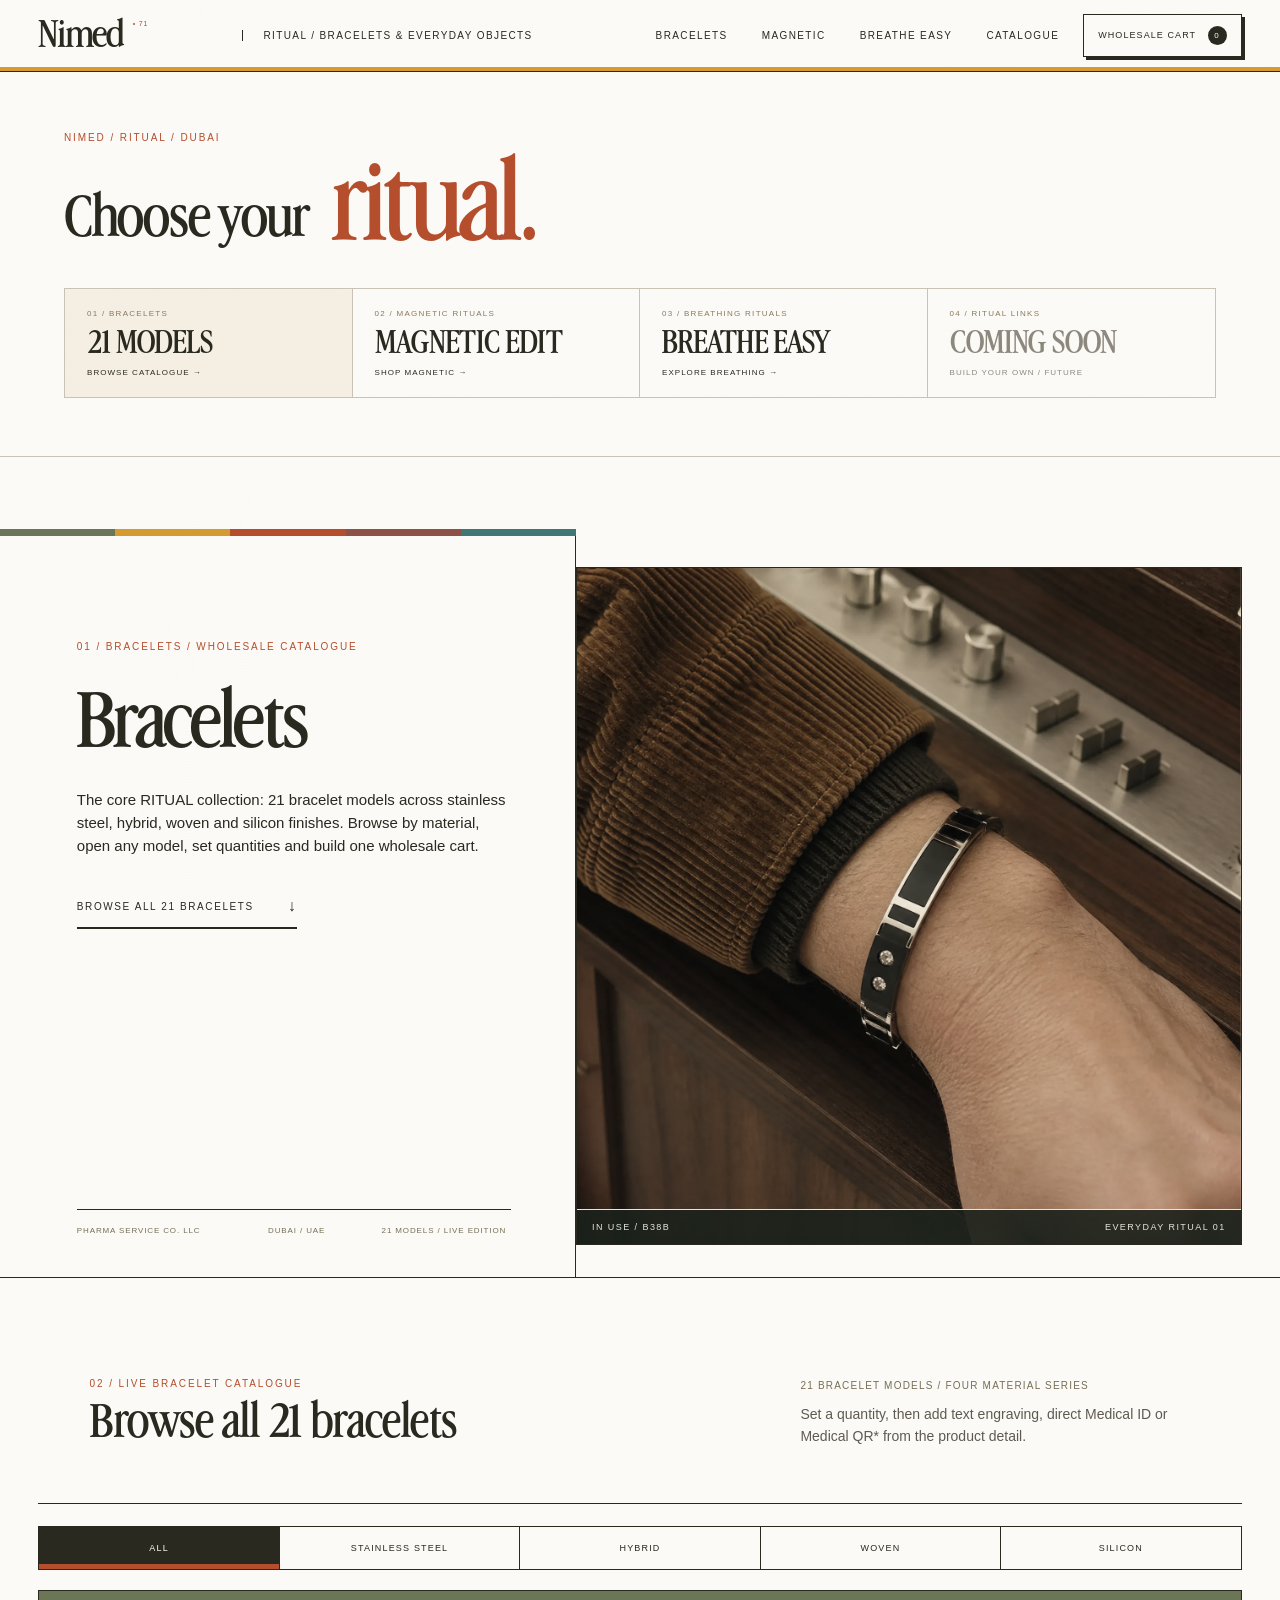
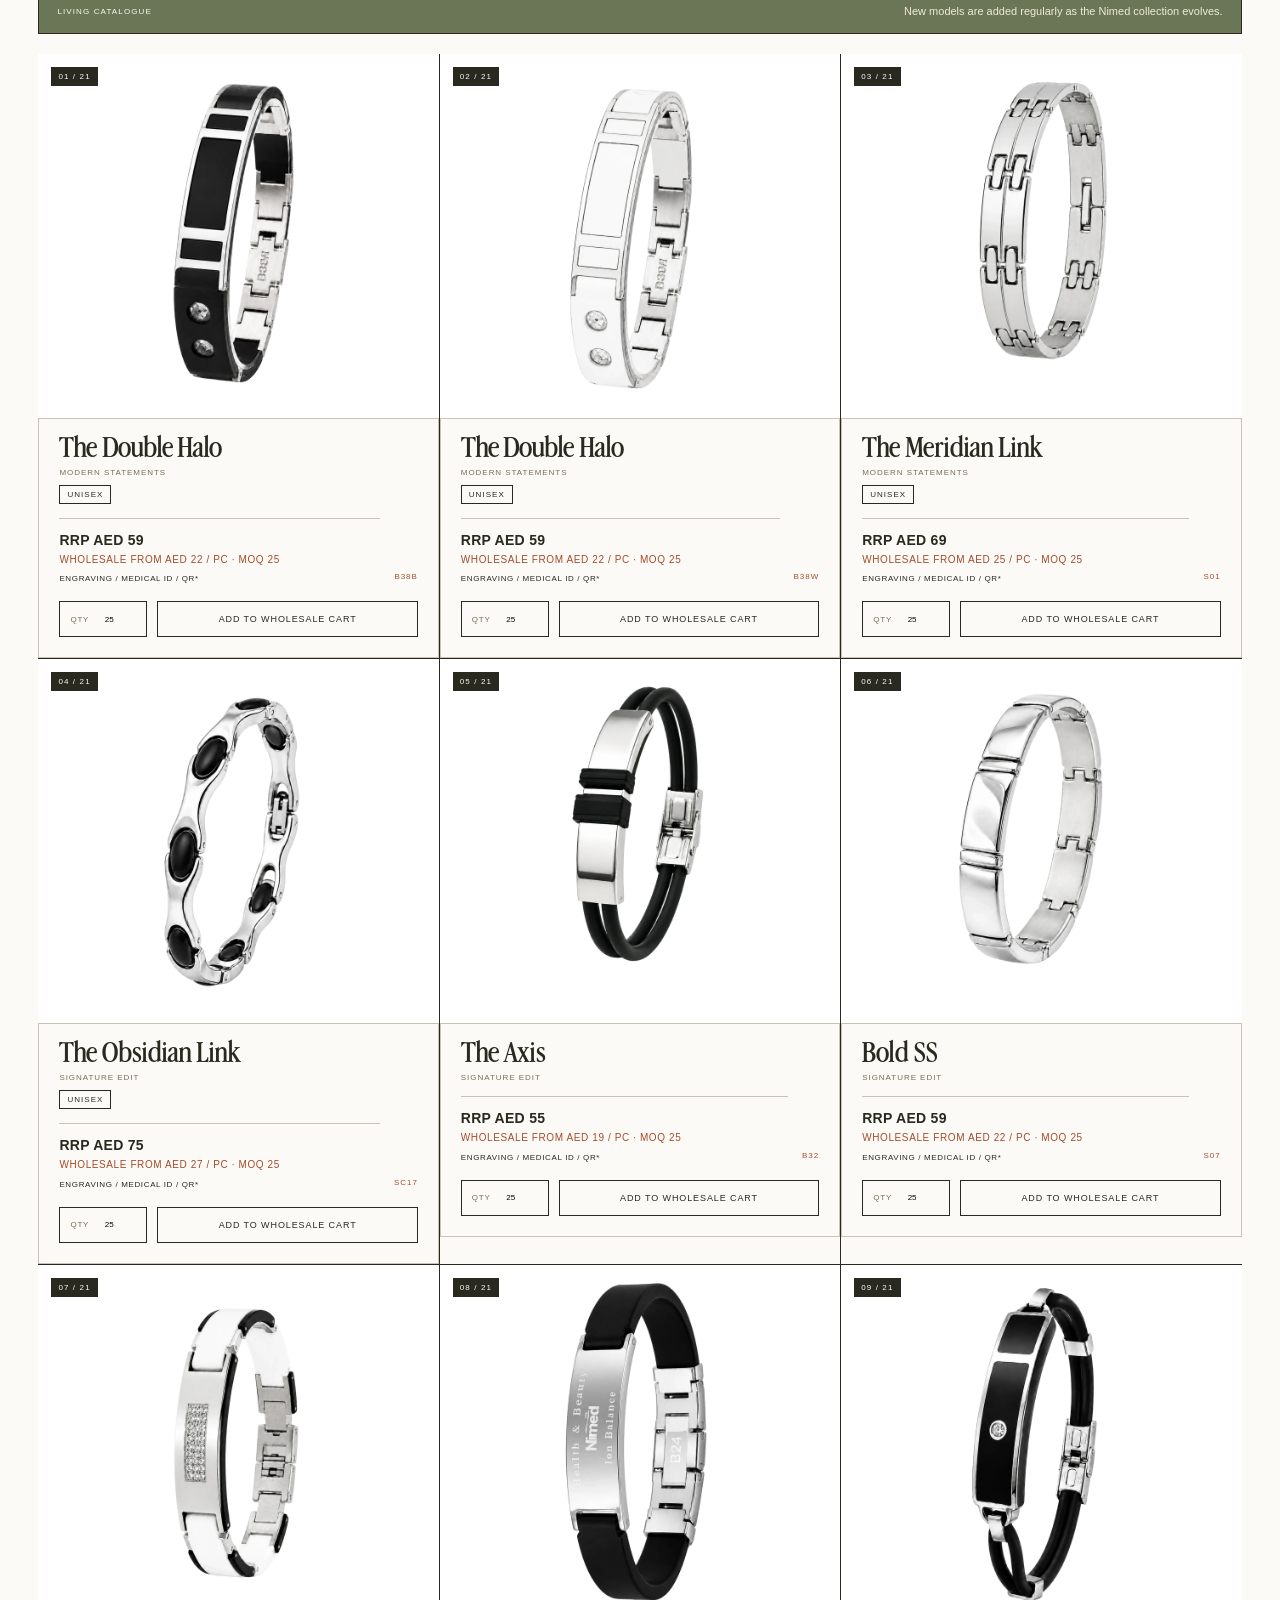
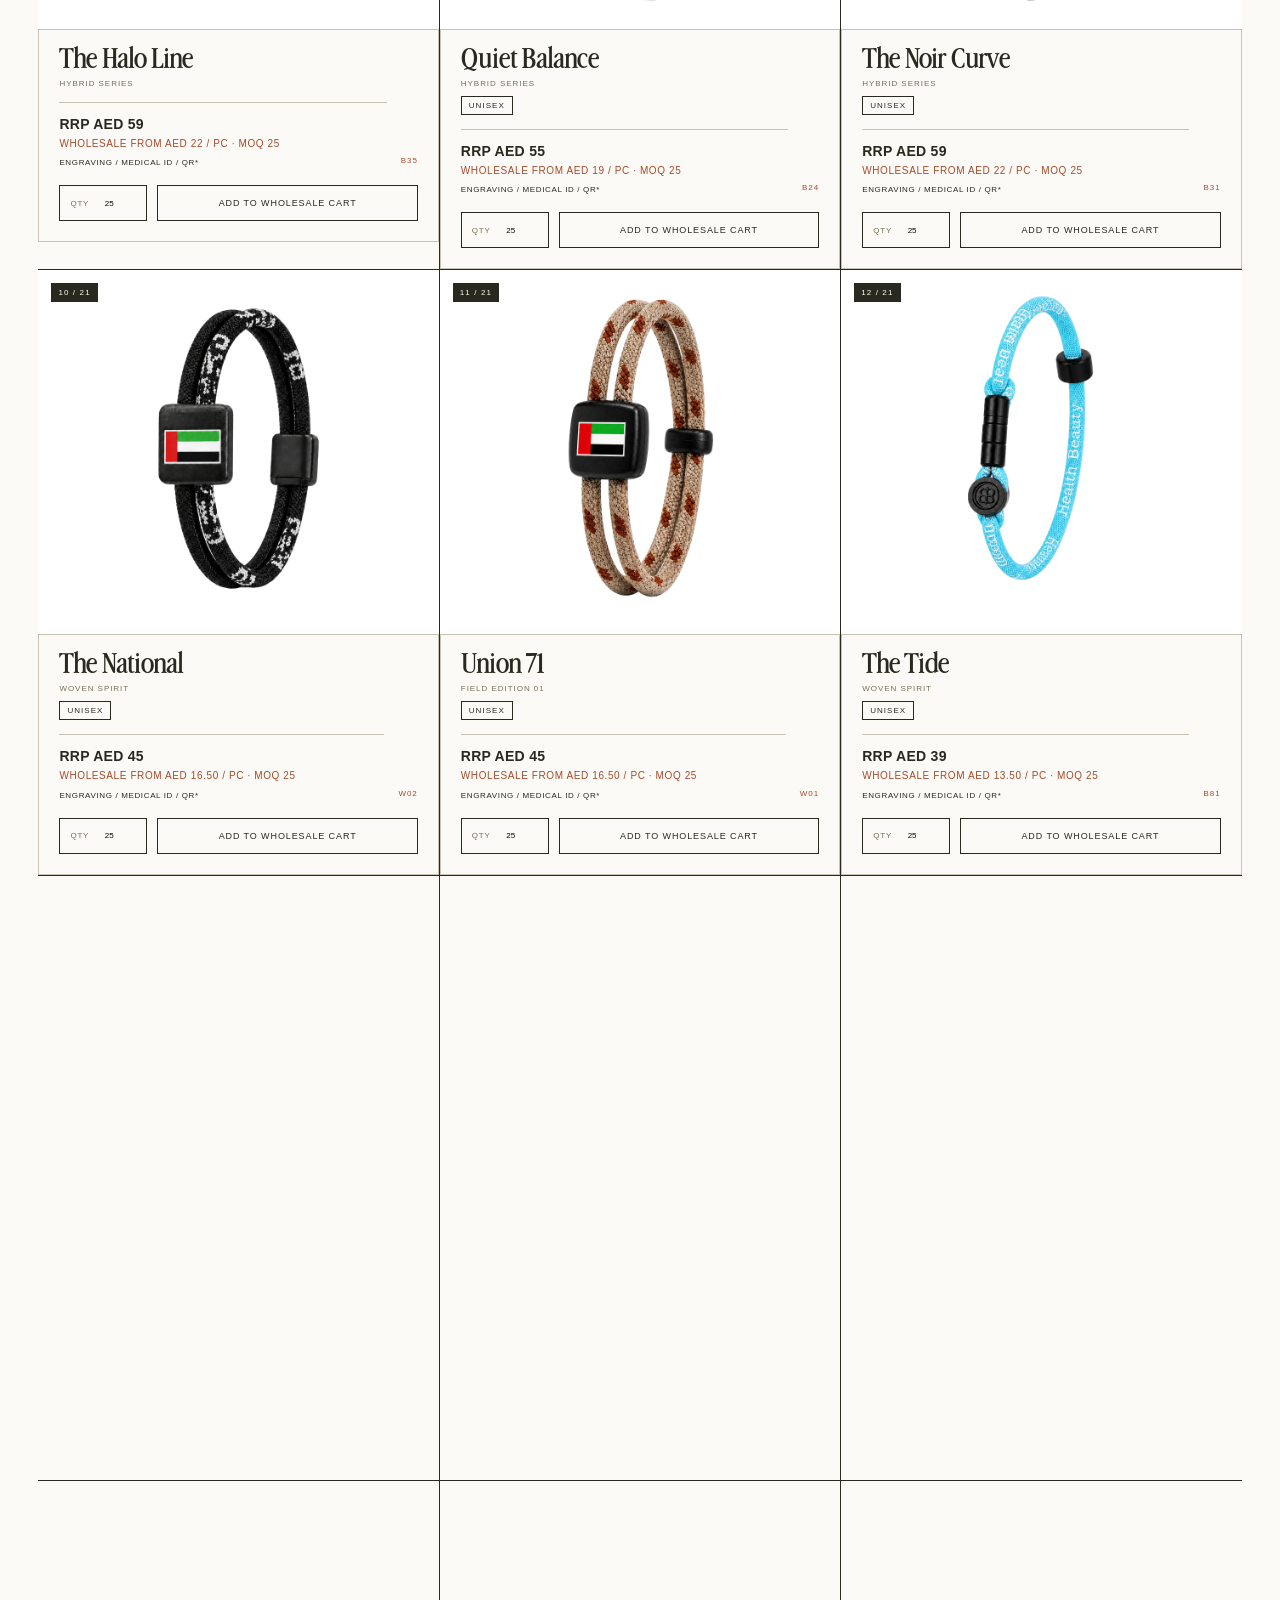
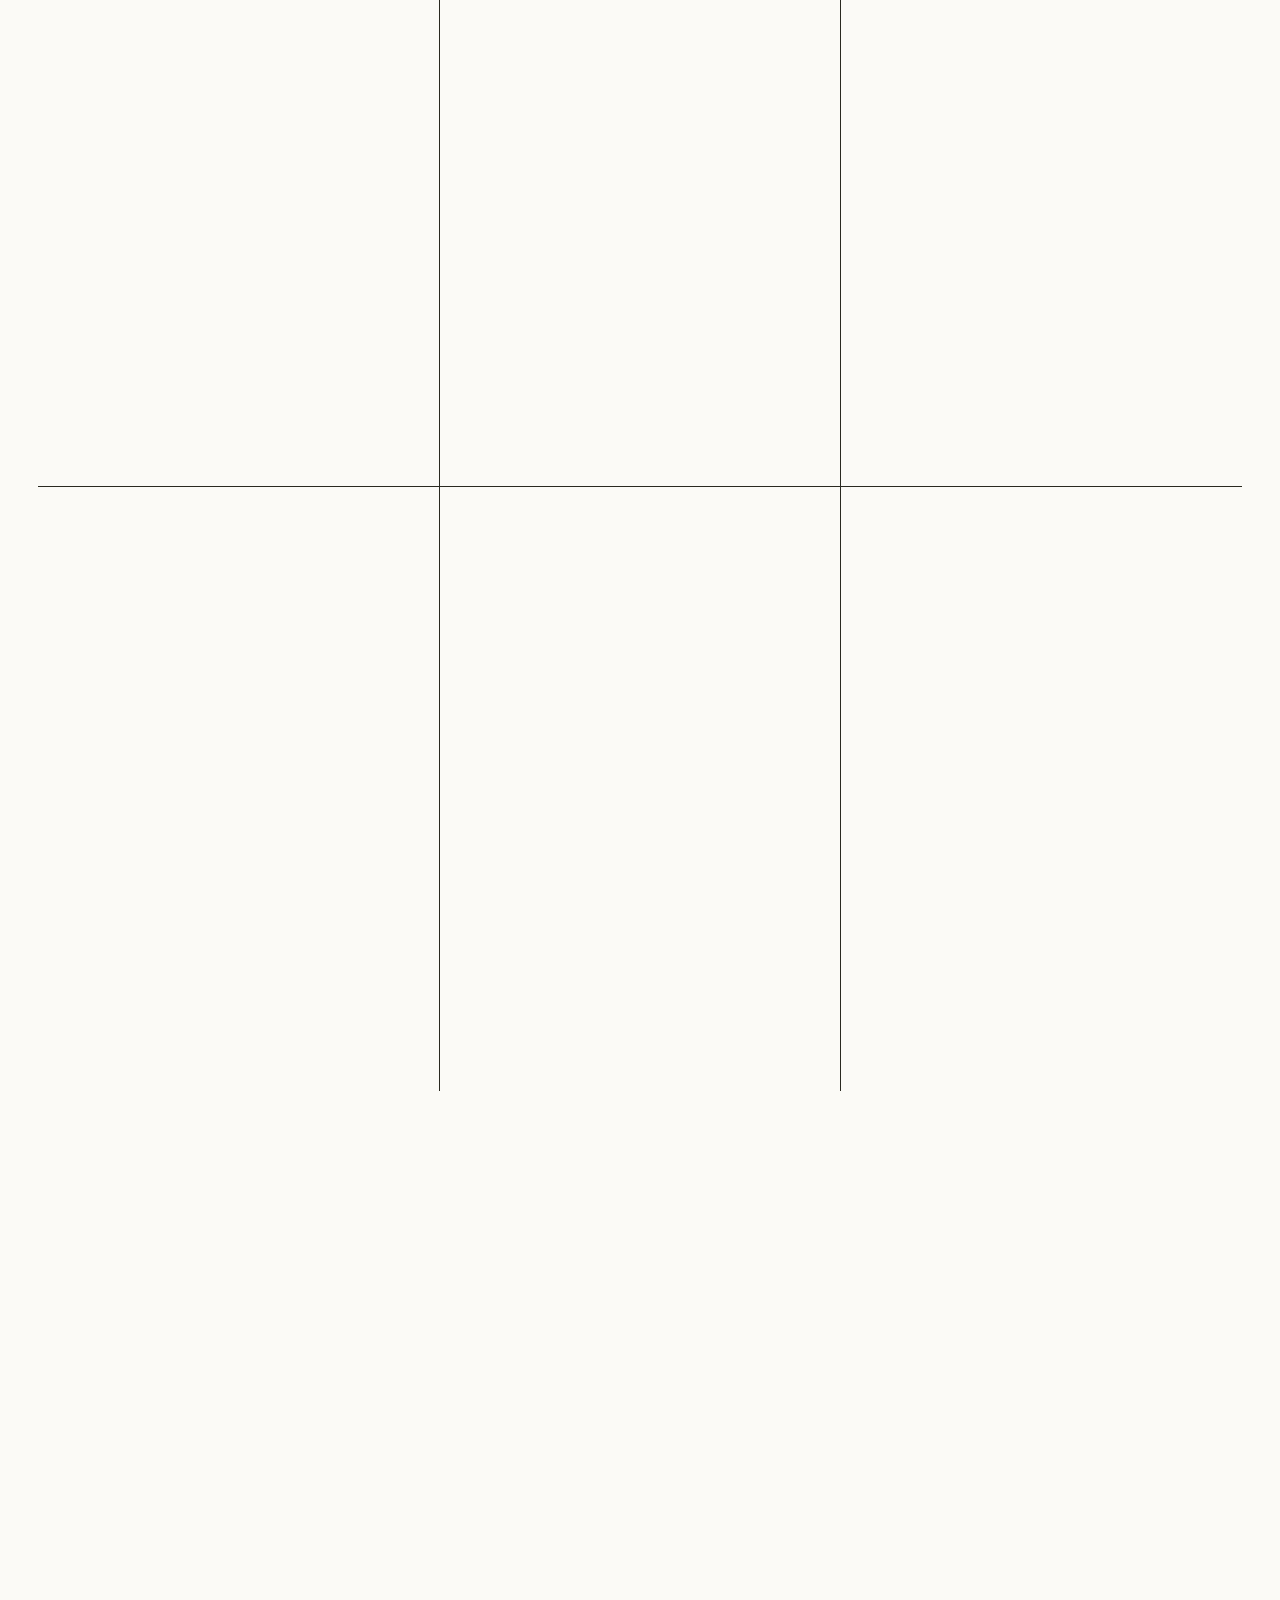
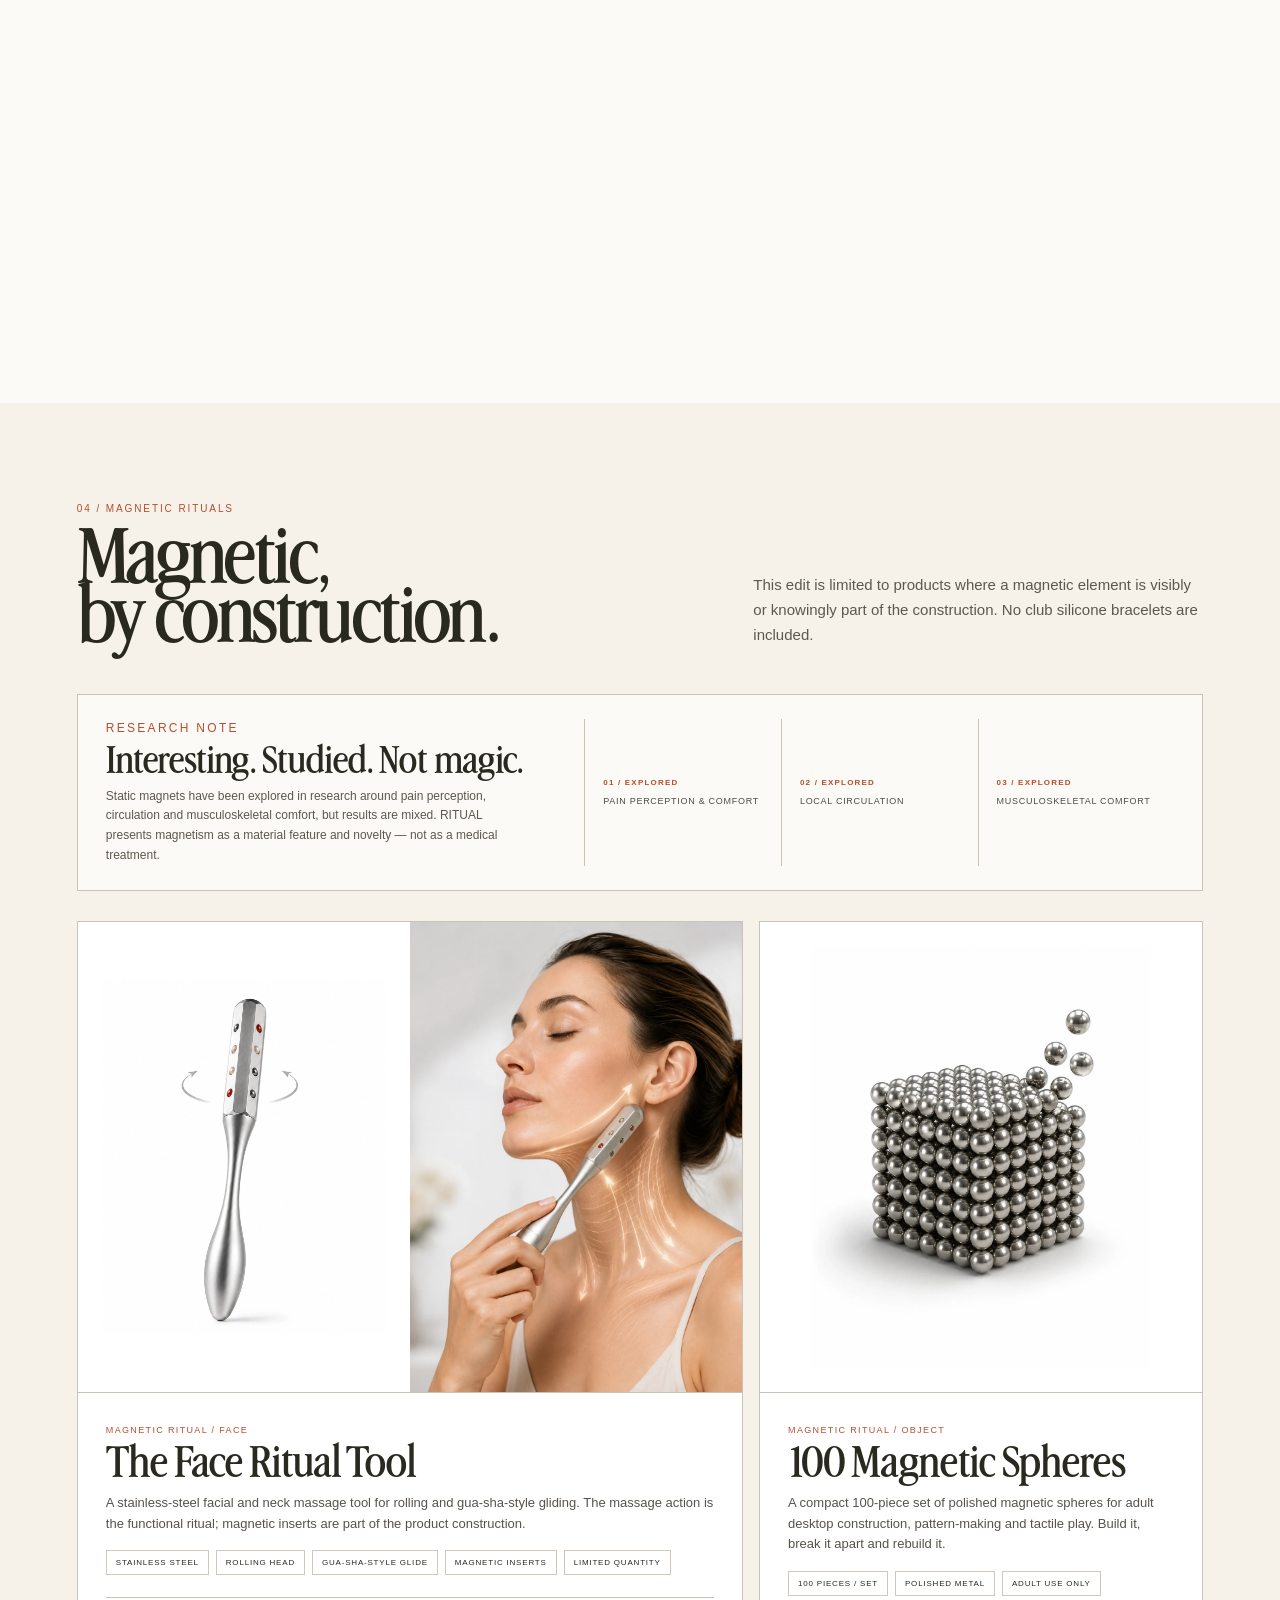
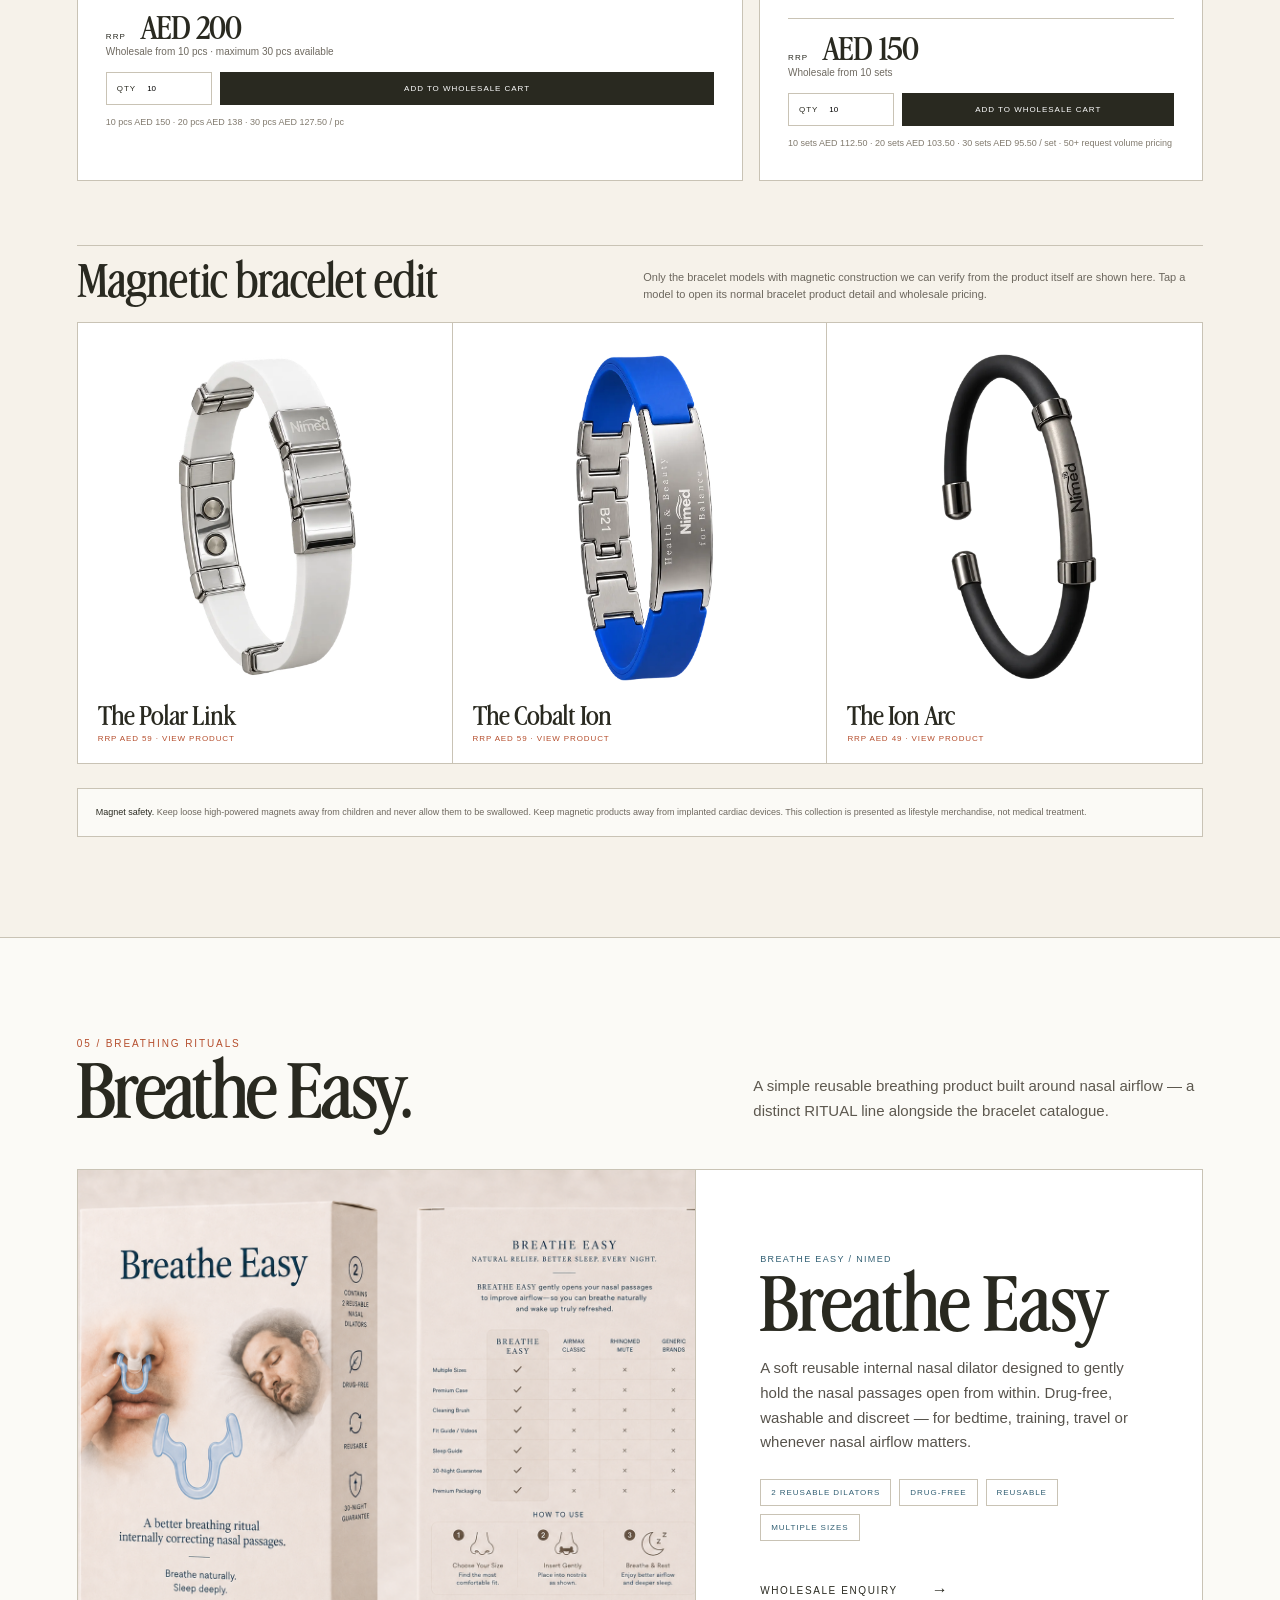
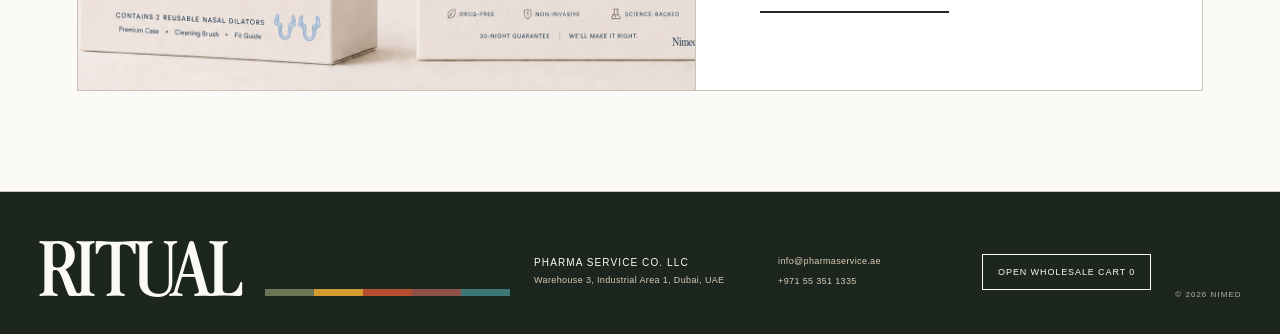
==== commit f750434a: "Add files via upload" ====
--- a/index.html
+++ b/index.html
@@ -34,9 +34,8 @@
 <section aria-labelledby="ritual-home-title" class="ritual-home" id="top"><div class="ritual-home-intro">
 <div>
 <p class="kicker">Nimed / RITUAL / Dubai</p>
-<h1 id="ritual-home-title">Care, made into a <em>ritual.</em></h1>
-</div>
-<p class="ritual-home-intro-copy"><strong>Bracelets remain the heart of RITUAL.</strong> Around them, we are building a small collection of useful objects and repeatable routines — magnetic, breathing and eventually modular.</p>
+<h1 id="ritual-home-title"><span class="ritual-choice-prefix">Choose your</span> <em>ritual.</em></h1>
+</div>
 </div><div aria-label="Choose a RITUAL product line" class="ritual-lines">
 <a class="ritual-line-card primary" href="#collection"><span>01 / BRACELETS</span><strong>21 MODELS</strong><b>Browse catalogue →</b></a>
 <a class="ritual-line-card" href="#magnetic"><span>02 / MAGNETIC RITUALS</span><strong>MAGNETIC EDIT</strong><b>Shop magnetic →</b></a>
@@ -59,36 +58,10 @@
 <img alt="Nimed Double Halo bracelet worn in an archival-inspired everyday setting" src="assets/catalogue-lifestyle-70s/double-halo-black.webp"/>
 <figcaption><span>In use / B38B</span><span>Everyday ritual 01</span></figcaption>
 </figure>
-</section><section aria-labelledby="series-title" class="series" data-series-shell="" id="series">
-<div class="series-heading reveal">
-<div>
-<p class="section-index">02 / Bracelet series</p>
-<h2 id="series-title">Series overview</h2>
-</div>
-<p class="section-intro">Four material directions. Select a series to compare its character and representative model.</p>
-</div>
-<div class="series-stage motion-panel">
-<div aria-live="polite" class="series-art">
-<span class="series-number" data-series-number="">01</span>
-<img alt="The Obsidian Link stainless-steel bracelet" data-series-image="" src="assets/catalogue-transparent/obsidian-link.webp"/>
-</div>
-<div class="series-copy">
-<p data-series-label="">Collection 01 / Stainless steel</p>
-<h3 data-series-name="">Signature Edit</h3>
-<p data-series-description="">Modern materials, refined form, and everyday wear.</p>
-<button class="arrow-link arrow-link-button" data-series-product="" type="button">View The Obsidian Link <span>→</span></button>
-</div>
-</div>
-<div aria-label="Bracelet series" class="series-tabs" role="tablist">
-<button aria-selected="true" data-series="steel" role="tab" type="button"><span>01</span> Stainless steel</button>
-<button aria-selected="false" data-series="hybrid" role="tab" type="button"><span>02</span> Hybrid</button>
-<button aria-selected="false" data-series="woven" role="tab" type="button"><span>03</span> Woven</button>
-<button aria-selected="false" data-series="silicon" role="tab" type="button"><span>04</span> Silicon</button>
-</div>
 </section><section aria-labelledby="collection-title" class="collection" id="collection">
 <div class="collection-heading reveal">
 <div>
-<p class="section-index">03 / Live bracelet catalogue</p>
+<p class="section-index">02 / Live bracelet catalogue</p>
 <h2 id="collection-title">Browse all 21 bracelets</h2>
 </div>
 <div class="collection-guide">
@@ -110,7 +83,7 @@
 <div aria-live="polite" class="product-grid" data-product-grid=""></div>
 </section><section aria-labelledby="engraving-title" class="engraving-banner reveal" id="engraving">
 <div class="engraving-banner-copy">
-<p class="section-index">04 / Personalisation</p>
+<p class="section-index">03 / Personalisation</p>
 <h2 id="engraving-title">Custom<br/>engraving</h2>
 <p class="engraving-kicker">Make it yours</p>
 <span aria-hidden="true" class="engraving-rule"></span>
@@ -122,7 +95,7 @@
 <img alt="Stainless steel bracelet shown with custom engraving in progress" loading="lazy" src="assets/banner/custom-engraving-visual-v3.webp"/>
 </div>
 </section><section aria-labelledby="magnetic-title" class="ritual-division magnetic-rituals" id="magnetic"><div class="ritual-section-heading">
-<div><p class="section-index">05 / Magnetic Rituals</p><h2 id="magnetic-title">Magnetic,<br/>by construction.</h2></div>
+<div><p class="section-index">04 / Magnetic Rituals</p><h2 id="magnetic-title">Magnetic,<br/>by construction.</h2></div>
 <p>This edit is limited to products where a magnetic element is visibly or knowingly part of the construction. No club silicone bracelets are included.</p>
 </div><div class="magnetic-note">
 <div><p class="section-index">Research note</p><h3>Interesting. Studied. Not magic.</h3><p>Static magnets have been explored in research around pain perception, circulation and musculoskeletal comfort, but results are mixed. RITUAL presents magnetism as a material feature and novelty — not as a medical treatment.</p></div>
@@ -165,7 +138,7 @@
 <h3>Magnetic bracelet edit</h3>
 <p>Only the bracelet models with magnetic construction we can verify from the product itself are shown here. Tap a model to open its normal bracelet product detail and wholesale pricing.</p>
 </div><div class="magnetic-bracelet-grid" data-magnetic-bracelets=""></div><p class="magnetic-safety"><strong>Magnet safety.</strong> Keep loose high-powered magnets away from children and never allow them to be swallowed. Keep magnetic products away from implanted cardiac devices. This collection is presented as lifestyle merchandise, not medical treatment.</p></section><section aria-labelledby="breathing-title" class="ritual-division breathing-rituals" id="breathing"><div class="ritual-section-heading">
-<div><p class="section-index">06 / Breathing Rituals</p><h2 id="breathing-title">Breathe Easy.</h2></div>
+<div><p class="section-index">05 / Breathing Rituals</p><h2 id="breathing-title">Breathe Easy.</h2></div>
 <p>A simple reusable breathing product built around nasal airflow — a distinct RITUAL line alongside the bracelet catalogue.</p>
 </div><div class="breathing-stage">
 <div class="breathing-product-visual"><img alt="Breathe Easy reusable nasal dilator packaging" loading="lazy" src="assets/ritual-expansion/breathe-easy-packaging.png"/></div>
--- a/styles.css
+++ b/styles.css
@@ -1082,3 +1082,27 @@
   .engraving-banner-copy { padding-inline: 20px; }
   .engraving-banner h2 { font-size: clamp(46px, 14vw, 58px); }
 }
+
+
+/* ===== 17 AUG CATALOGUE CARD CLEANUP =====
+   Product photography floats cleanly; information remains boxed.
+*/
+.product-grid {
+  border-top: 0;
+  border-left: 0;
+}
+.product-card {
+  border-right: 0;
+  border-bottom: 0;
+}
+.product-card-visual {
+  border: 0;
+}
+.product-card-info {
+  border: 1px solid var(--line);
+  border-bottom: 0;
+}
+.product-card-actions {
+  border: 1px solid var(--line);
+  border-top: 0;
+}
--- a/expansion.css
+++ b/expansion.css
@@ -419,3 +419,59 @@
   .magnetic-bracelet-card strong { font-size: 18px; }
   .magnetic-bracelet-card span { font-size: 7px; }
 }
+
+
+/* ===== 17 AUG RELEASE CLEANUP =====
+   Homepage title + simplified intro
+   Mobile checked: 375 / 390 / 430px
+*/
+.ritual-home-intro {
+  display: block;
+  max-width: 1480px;
+  margin: 0 auto 42px;
+}
+.ritual-home-intro > div {
+  width: 100%;
+}
+.ritual-home h1 {
+  max-width: none;
+  margin: 24px 0 0;
+  white-space: nowrap;
+  font-size: clamp(54px, 7vw, 104px);
+  line-height: .88;
+}
+.ritual-home h1 .ritual-choice-prefix {
+  display: inline-block;
+  margin-right: .16em;
+  font-size: .52em;
+  line-height: 1;
+  letter-spacing: -.02em;
+  vertical-align: .08em;
+}
+.ritual-home h1 em {
+  display: inline;
+  color: var(--rust);
+}
+
+@media (max-width: 760px) {
+  .ritual-home-intro {
+    margin-bottom: 28px;
+  }
+  .ritual-home h1 {
+    margin-top: 16px;
+    font-size: clamp(39px, 11.7vw, 56px);
+    white-space: nowrap;
+    letter-spacing: -.035em;
+  }
+  .ritual-home h1 .ritual-choice-prefix {
+    margin-right: .11em;
+    font-size: .47em;
+    vertical-align: .12em;
+  }
+}
+
+@media (max-width: 390px) {
+  .ritual-home h1 {
+    font-size: clamp(36px, 11.5vw, 47px);
+  }
+}
